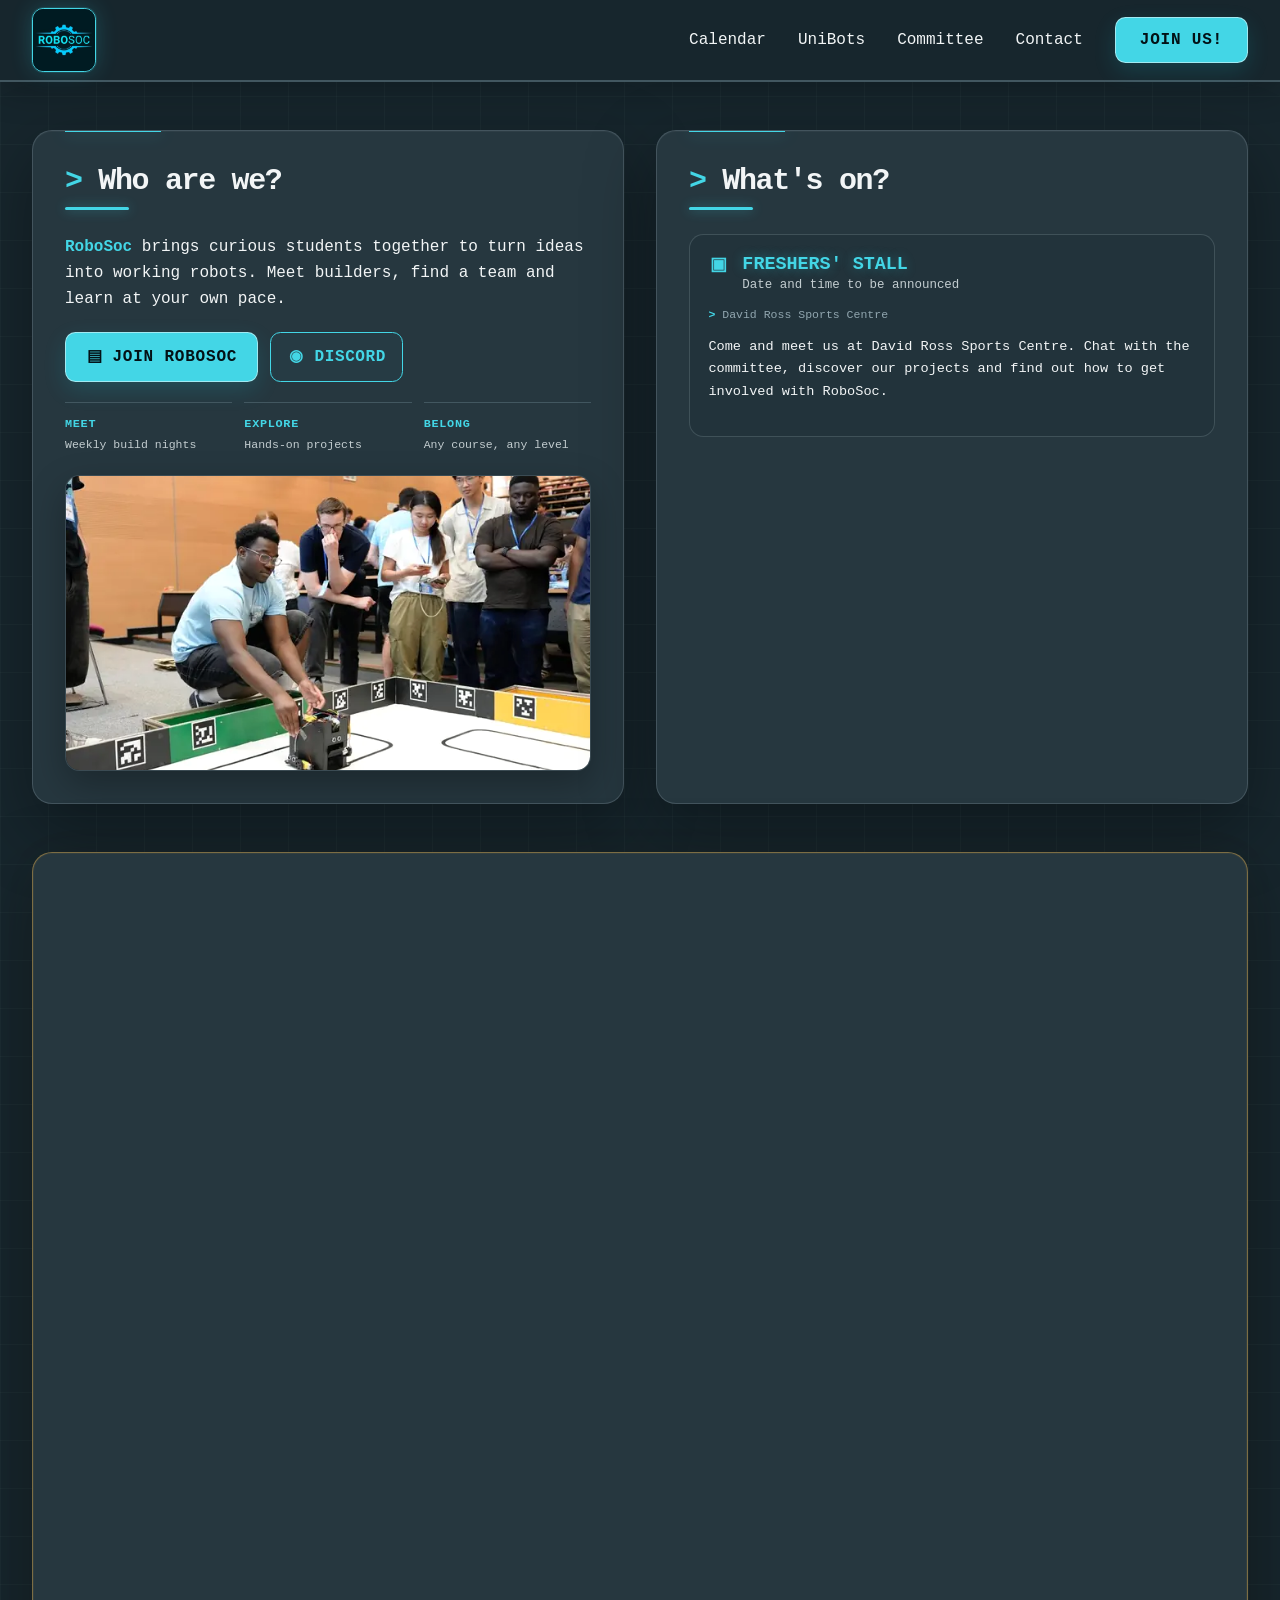
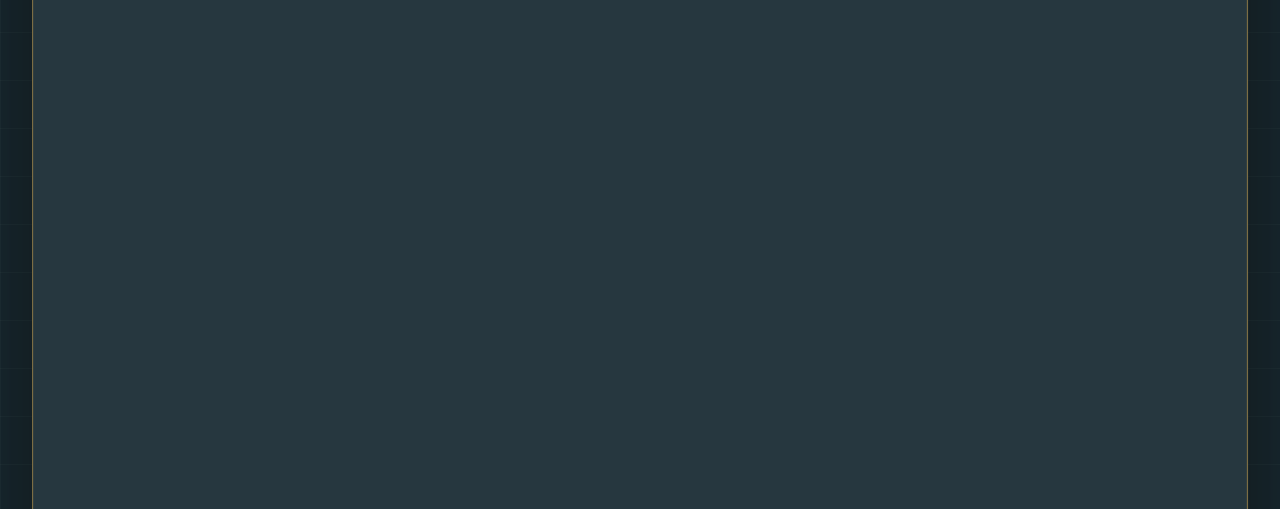
==== index.html @ a21066b8 "Fix competition gallery accessibility semantics" ====
<!DOCTYPE html>
<html lang="en">
<head>
<meta charset="UTF-8">
<meta name="viewport" content="width=device-width, initial-scale=1.0">
<title>ROBO &gt; SOC | University Robotics Society</title>
<meta name="description" content="University of Nottingham Robotics Society: workshops, robotics projects and the UniBots competition, open to every student.">
<link rel="icon" href="assets/robosoc-logo.jpg" type="image/jpeg">
<link rel="preload" href="assets/fonts/jetbrains-mono-latin.woff2" as="font" type="font/woff2" crossorigin>
<link rel="stylesheet" href="assets/tailwind.min.css">
<style>
    @font-face {
        font-family: 'JetBrains Mono';
        src: url('assets/fonts/jetbrains-mono-latin.woff2') format('woff2');
        font-style: normal;
        font-weight: 400 800;
        font-display: swap;
    }

    :root {
        --bg: #17262D;
        --bg-light: #26373F;
        --surface: #2B3D45;
        --surface-deep: #22333B;
        --green: #43D6E6;
        --green-dark: #27B8C8;
        --amber: #F2B84B;
        --text: #F2F5F6;
        --text-dim: #C3CDD0;
        --border: #425760;
        --text-muted: #91A6AF;
        --shadow: 0 24px 70px rgba(0, 0, 0, 0.34);
    }
    
    * {
        box-sizing: border-box;
    }
    
    html, body {
        overflow-x: hidden;
        max-width: 100%;
        width: 100%;
    }

    html {
        scroll-padding-top: 7rem;
    }
    
    body {
        font-family: 'JetBrains Mono', ui-monospace, SFMono-Regular, Consolas, 'Liberation Mono', monospace;
        background-color: var(--bg);
        background-image: url("data:image/svg+xml,%3Csvg xmlns='http://www.w3.org/2000/svg' width='48' height='48' viewBox='0 0 48 48'%3E%3Cpath d='M48 0H0V48' fill='none' stroke='%23AFC0C5' stroke-opacity='.07' stroke-width='1'/%3E%3C/svg%3E");
        background-size: 48px 48px;
        color: var(--text);
        scroll-behavior: smooth;
        min-height: 100vh;
        text-rendering: optimizeLegibility;
    }

    ::selection { background: var(--green); color: #031116; }
    
    img, video, iframe, canvas, svg, table, pre {
        max-width: 100%;
        height: auto;
    }
    
    .terminal-text {
        color: var(--green);
    }

    /* Tiny local icon set: avoids downloading the complete Font Awesome CSS and fonts. */
    .fa-solid,
    .fa-regular,
    .fa-brands {
        display: inline-block;
        width: 1.15em;
        font-style: normal;
        font-weight: 800;
        line-height: 1;
        text-align: center;
    }

    .fa-xmark::before { content: "\00D7"; }
    .fa-bars::before { content: "\2630"; }
    .fa-calendar::before { content: "\25A3"; }
    .fa-trophy::before { content: "\2605"; }
    .fa-arrow-right::before,
    .fa-arrow-right-long::before { content: "\2192"; }
    .fa-id-card::before { content: "\25A4"; }
    .fa-discord::before { content: "\25C9"; }
    .fa-instagram::before { content: "\25CE"; }
    .fa-graduation-cap::before { content: "\25B2"; }
    .fa-message::before { content: "\25C6"; }
    .fa-circle::before { content: "\2022"; }
    
    .btn-join {
        background: var(--green);
        color: #031116;
        border: 1px solid rgba(255, 255, 255, 0.5);
        border-radius: 0.65rem !important;
        box-shadow: 0 8px 22px rgba(21, 196, 215, 0.16);
        transition: transform 0.2s ease, box-shadow 0.2s ease, background 0.2s ease;
        font-weight: 800;
        text-transform: uppercase;
        letter-spacing: 0.05em;
    }
    
    .btn-join:hover {
        background: var(--green-dark);
        transform: translateY(-2px);
        box-shadow: 0 10px 28px rgba(50, 224, 244, 0.34);
    }

    .btn-join:focus-visible,
    a:focus-visible,
    button:focus-visible {
        outline: 2px solid var(--green);
        outline-offset: 4px;
    }
    
    .nav-link {
        color: var(--text);
        position: relative;
        transition: color 0.2s ease;
        font-weight: 500;
    }
    
    .nav-link:hover {
        color: var(--green);
    }

    .nav-link::after {
        content: '';
        position: absolute;
        left: 0;
        right: 100%;
        bottom: -0.45rem;
        height: 2px;
        background: var(--green);
        transition: right 0.2s ease;
    }

    .nav-link:hover::after { right: 0; }
    
    .section-border {
        position: relative;
        isolation: isolate;
        overflow: hidden;
        border: 1px solid rgba(128, 148, 155, 0.32);
        border-radius: 1.25rem !important;
        background: var(--surface) !important;
        box-shadow: var(--shadow), inset 0 1px 0 rgba(255, 255, 255, 0.035);
        transition: border-color 0.25s ease, transform 0.25s ease, box-shadow 0.25s ease;
    }

    .section-border::before {
        content: '';
        position: absolute;
        z-index: 1;
        top: 0;
        left: 2rem;
        width: 6rem;
        height: 1px;
        background: var(--green);
        box-shadow: 0 0 16px rgba(59, 232, 247, 0.7);
    }

    .section-border h2 {
        letter-spacing: -0.045em;
        text-wrap: balance;
    }

    .section-border .h-0\.5 {
        height: 3px;
        border-radius: 999px;
        box-shadow: 0 0 12px rgba(59, 232, 247, 0.45);
    }
    
    .event-row {
        border-bottom: 1px solid var(--border);
        transition: background 0.2s ease;
    }
    
    .event-row:hover {
        background: var(--bg-light);
    }
    
    .event-row:last-child {
        border-bottom: none;
    }
    
    .cursor-blink::after {
        content: '_';
        animation: blink 1s step-end infinite;
        color: var(--green);
    }
    
    @keyframes blink {
        50% { opacity: 0; }
    }
    
    .logo-glitch {
        position: relative;
        font-weight: 800;
    }
    
    .green-glow {
        text-shadow: 0 0 12px rgba(50, 224, 244, 0.6);
    }
    
    .skip-link {
        position: absolute;
        top: -40px;
        left: 0;
        background: var(--green);
        color: #000;
        padding: 8px;
        text-decoration: none;
        z-index: 100;
        font-weight: 700;
    }
    
    .skip-link:focus {
        top: 0;
    }

    .section-border:hover {
        border-color: rgba(126, 159, 166, 0.58);
    }

    /* Balanced neutral palette while preserving the original utility classes. */
    .bg-\[\#08141A\] { background-color: var(--bg) !important; }
    .bg-\[\#11232E\] { background-color: var(--bg-light) !important; }
    .text-\[\#D6EEF4\] { color: var(--text) !important; }
    .text-\[\#7FA3B0\] { color: var(--text-dim) !important; }
    .text-\[\#5A7A86\] { color: var(--text-muted) !important; }
    .text-\[\#19C8E2\] { color: var(--green) !important; }
    .bg-\[\#19C8E2\] { background-color: var(--green) !important; }
    .border-\[\#1B3442\] { border-color: var(--border) !important; }
    .border-\[\#19C8E2\] { border-color: var(--green) !important; }
    .hover\:text-\[\#19C8E2\]:hover { color: var(--green) !important; }
    .hover\:bg-\[\#11232E\]:hover { background-color: var(--bg-light) !important; }

    header {
        background: #14242B !important;
        border-color: rgba(141, 158, 164, 0.2) !important;
        backdrop-filter: blur(18px) saturate(1.2);
        box-shadow: 0 8px 35px rgba(0, 0, 0, 0.24);
    }

    .brand-logo {
        width: 4rem;
        height: 4rem;
        border-color: var(--green) !important;
        border-radius: 0.7rem !important;
        box-shadow: 0 0 0 1px rgba(59, 232, 247, 0.12), 0 0 22px rgba(50, 224, 244, 0.2);
        transition: transform 0.2s ease, box-shadow 0.2s ease;
    }

    .brand-logo:hover {
        transform: translateY(-1px);
        box-shadow: 0 0 0 1px rgba(59, 232, 247, 0.24), 0 0 28px rgba(50, 224, 244, 0.3);
    }

    .media-frame {
        border-radius: 0.9rem !important;
        border-color: rgba(128, 148, 155, 0.34) !important;
        box-shadow: 0 14px 36px rgba(0, 0, 0, 0.28);
    }

    .media-frame img {
        transition: transform 0.6s ease, filter 0.4s ease;
        filter: saturate(0.92) contrast(1.04);
    }

    .media-frame:hover img {
        transform: scale(1.025);
        filter: saturate(1.04) contrast(1.04);
    }

    .competition-gallery {
        display: grid;
        grid-template-columns: minmax(0, 1.55fr) minmax(9rem, 0.9fr);
        gap: 0.75rem;
        height: clamp(18rem, 27vw, 22rem);
    }

    .competition-gallery .media-frame {
        min-width: 0;
        height: 100%;
        overflow: hidden;
    }

    .competition-gallery img {
        width: 100%;
        height: 100%;
        object-fit: cover;
    }

    .competition-gallery__workshop img {
        object-position: center;
    }

    .competition-gallery__robot img {
        object-position: center 48%;
    }

    .about-card {
        display: flex;
        flex-direction: column;
    }

    .about-card .about-media {
        margin-top: 1.35rem;
    }

    .about-actions {
        display: flex;
        flex-wrap: wrap;
        gap: 0.75rem;
        margin: 1.25rem 0;
    }

    .btn-outline {
        display: inline-flex;
        align-items: center;
        gap: 0.55rem;
        min-height: 44px;
        padding: 0.7rem 1rem;
        border: 1px solid var(--green);
        border-radius: 0.65rem;
        background: rgba(67, 214, 230, 0.025);
        color: var(--green);
        font-weight: 800;
        text-transform: uppercase;
        letter-spacing: 0.04em;
        transition: color 0.2s ease, background 0.2s ease, transform 0.2s ease;
    }

    .btn-outline:hover {
        color: #031116;
        background: var(--green);
        transform: translateY(-2px);
    }

    .about-highlights {
        display: grid;
        grid-template-columns: repeat(3, minmax(0, 1fr));
        gap: 0.75rem;
        margin-top: 0;
    }

    .about-highlight {
        min-width: 0;
        padding-top: 0.8rem;
        border-top: 1px solid var(--border);
        color: var(--text-dim);
        font-size: 0.72rem;
        line-height: 1.45;
    }

    .about-highlight strong {
        display: block;
        margin-bottom: 0.25rem;
        color: var(--green);
        font-size: 0.74rem;
        letter-spacing: 0.06em;
    }

    .committee-photo {
        width: 9rem;
        height: 9rem;
        flex: 0 0 auto;
        margin: 0 auto 1rem;
        border: 1px solid rgba(67, 214, 230, 0.68);
        border-radius: 9999px;
        background-repeat: no-repeat;
        background-size: 255% auto;
        box-shadow: 0 0 0 4px rgba(255, 255, 255, 0.035), 0 0 18px rgba(67, 214, 230, 0.1);
    }

    .committee-photo--ywen {
        background-position: 15% 41%;
    }

    .committee-photo--dylan {
        background-position: 83% 41%;
    }

    .committee-photo--numa {
        background-position: 15% 41%;
    }

    .committee-photo--dua {
        background-position: 83% 41%;
    }

    .committee-photo--nana {
        background-position: 15% 41%;
    }

    .committee-photo--khoo {
        background-position: 83% 41%;
    }

    .committee-photo--renato {
        background-position: 15% 41%;
    }

    .committee-photo--yashas {
        background-position: 83% 41%;
    }

    .committee-photo--liew {
        background-position: 15% 41%;
    }

    .committee-photo--finian {
        background-position: 83% 41%;
    }

    .committee-rail {
        display: grid;
        grid-auto-flow: column;
        grid-auto-columns: minmax(175px, calc((100% - 4rem) / 5));
        gap: 1rem;
        overflow-x: auto;
        overscroll-behavior-inline: contain;
        scroll-snap-type: inline mandatory;
        scrollbar-width: thin;
        scrollbar-color: var(--green) var(--bg);
        padding: 0.2rem 0 1.15rem;
    }

    .committee-rail::-webkit-scrollbar {
        height: 0.65rem;
    }

    .committee-rail::-webkit-scrollbar-track {
        background: var(--bg);
        border-radius: 9999px;
    }

    .committee-rail::-webkit-scrollbar-thumb {
        background: var(--green);
        border: 2px solid var(--bg);
        border-radius: 9999px;
    }

    .committee-rail > div {
        scroll-snap-align: start;
        min-height: 13rem;
        padding: 0.5rem;
        text-align: center;
        border: 0 !important;
        border-radius: 0 !important;
        background: transparent !important;
        transition: transform 0.22s ease;
    }

    .committee-rail > div:hover {
        transform: translateY(-3px);
    }

    .committee-rail .text-xs {
        display: none;
    }

    .committee-rail:focus-visible {
        outline: 2px solid var(--green);
        outline-offset: 0.35rem;
    }

    #competition,
    #committee,
    footer {
        content-visibility: auto;
    }

    #competition { contain-intrinsic-size: auto 680px; }
    #committee { contain-intrinsic-size: auto 390px; }
    footer { contain-intrinsic-size: auto 310px; }

    /* UniBots gets the page's restrained warm accent. */
    .unibots-highlight {
        border-color: rgba(242, 184, 75, 0.42) !important;
        box-shadow: 0 0 0 1px rgba(242, 184, 75, 0.06) inset,
                    0 24px 70px rgba(0, 0, 0, 0.34),
                    0 0 48px rgba(242, 184, 75, 0.025);
    }

    .unibots-highlight::before {
        background: var(--amber);
        box-shadow: 0 0 14px rgba(242, 184, 75, 0.48);
    }

    #unibots {
        border-radius: 0.9rem !important;
        background: #292820 !important;
        box-shadow: inset 0 0 30px rgba(242, 184, 75, 0.018);
    }

    .events-feed {
        display: grid;
        gap: 1rem;
    }

    .event-card {
        padding: 1.15rem;
        border: 1px solid rgba(128, 148, 155, 0.3);
        border-radius: 0.9rem;
        background: var(--surface-deep);
        box-shadow: inset 0 0 28px rgba(255, 255, 255, 0.012);
    }

    .event-card--featured {
        border: 2px solid rgba(242, 184, 75, 0.78);
        background: #292820;
    }

    .event-card__header {
        display: flex;
        align-items: flex-start;
        gap: 0.8rem;
        margin-bottom: 0.7rem;
    }

    .event-card__header > i {
        margin-top: 0.2rem;
        color: var(--green);
        font-size: 1.15rem;
    }

    .event-card--featured .event-card__header > i {
        color: var(--amber);
    }

    .event-card__title {
        color: var(--green);
        font-size: 1.15rem;
        font-weight: 800;
        line-height: 1.3;
        text-transform: uppercase;
        text-shadow: 0 0 12px rgba(50, 224, 244, 0.35);
    }

    .event-card--featured .event-card__title {
        color: var(--amber);
        text-shadow: 0 0 12px rgba(242, 184, 75, 0.2);
    }

    .event-card__date {
        color: var(--text-dim);
        font-size: 0.78rem;
        line-height: 1.4;
    }

    .event-card__meta {
        display: flex;
        flex-wrap: wrap;
        gap: 0.45rem 1rem;
        margin-bottom: 0.8rem;
        color: var(--text-muted);
        font-size: 0.72rem;
    }

    .event-card--featured .event-card__meta {
        display: none;
    }

    .event-card__meta span::before {
        content: '> ';
        color: var(--green);
        font-weight: 800;
    }

    .event-card__summary {
        margin-bottom: 0.9rem;
        color: var(--text);
        font-size: 0.85rem;
        line-height: 1.65;
    }

    .event-card__image {
        width: 100%;
        aspect-ratio: 16 / 10;
        margin-bottom: 0.9rem;
        border: 1px solid rgba(72, 129, 142, 0.5);
        border-radius: 0.65rem;
        object-fit: cover;
    }

    .event-card__tags {
        display: flex;
        flex-wrap: wrap;
        gap: 0.4rem;
        margin-bottom: 0.9rem;
    }

    .event-card__tag {
        padding: 0.25rem 0.5rem;
        border: 1px solid rgba(59, 232, 247, 0.22);
        border-radius: 0.35rem;
        color: var(--text-dim);
        background: rgba(59, 232, 247, 0.045);
        font-size: 0.65rem;
    }

    .event-card__link {
        display: inline-flex;
        align-items: center;
        gap: 0.55rem;
        color: var(--green);
        font-size: 0.78rem;
        font-weight: 800;
        text-transform: uppercase;
        letter-spacing: 0.035em;
    }

    .event-card__link:hover {
        text-decoration: underline;
    }
    .event-card__link i { font-size: 0.7rem; }

    .scroll-hint {
        display: inline-flex;
        align-items: center;
        gap: 0.5rem;
        color: var(--text-muted);
        font-size: 0.7rem;
        font-weight: 700;
        letter-spacing: 0.1em;
        white-space: nowrap;
    }

    .scroll-hint i { color: var(--green); }

    footer {
        background: #14242B;
        border-color: rgba(141, 158, 164, 0.2) !important;
    }

    footer a { transition: color 0.2s ease; }

    footer .social-link {
        display: inline-flex;
        align-items: center;
        gap: 0.55rem;
    }

    /* Mobile layout: preserve the desktop system, only change flow and scale. */
    @media (max-width: 768px) {
        header nav > div:first-child {
            height: 4.5rem;
        }

        .brand-logo {
            width: 3.6rem !important;
            height: 3.6rem !important;
            flex: 0 0 auto;
            box-shadow:
                0 0 0 1px rgba(59, 232, 247, 0.3),
                0 0 26px rgba(50, 224, 244, 0.36);
        }

        .header-logo-link {
            transition: opacity 0.2s ease;
        }

        header.mobile-menu-open .header-logo-link {
            visibility: hidden;
            opacity: 0;
            pointer-events: none;
        }

        #mobile-menu {
            width: calc(100% + 2rem);
            max-height: calc(100vh - 4.5rem);
            margin: 0 -1rem;
            padding: 1.15rem 1rem 1.5rem;
            overflow-y: auto;
            border-color: rgba(141, 158, 164, 0.24) !important;
            background: #21333B;
            box-shadow: 0 20px 45px rgba(0, 8, 12, 0.42);
        }

        .mobile-menu-brand {
            position: relative;
            display: grid;
            place-items: center;
            min-height: 8.75rem;
            margin-bottom: 1rem;
            overflow: hidden;
            border: 1px solid rgba(141, 158, 164, 0.24);
            border-radius: 0.85rem;
            background: #2C4049;
        }

        .mobile-menu-brand::after {
            content: "";
            position: absolute;
            pointer-events: none;
        }

        .mobile-menu-brand::after {
            width: 70%;
            height: 1px;
            bottom: 0.8rem;
            background: var(--green);
            opacity: 0.58;
            box-shadow: 0 0 12px rgba(50, 224, 244, 0.72);
        }

        .mobile-menu-logo {
            position: relative;
            z-index: 1;
            width: 7.15rem;
            height: 7.15rem;
            border: 1px solid var(--green);
            border-radius: 1rem;
            object-fit: cover;
            box-shadow:
                0 0 0 5px rgba(59, 232, 247, 0.06),
                0 0 38px rgba(50, 224, 244, 0.48);
        }

        #mobile-menu .nav-link::after { display: none; }

        #mobile-menu .nav-link::before {
            content: ">";
            margin-right: 0.75rem;
            color: var(--green);
            font-weight: 900;
        }

        #mobile-menu-btn {
            min-width: 44px;
            min-height: 44px;
            flex: 0 0 auto;
            border: 1px solid transparent;
            transition: border-color 0.2s ease, background 0.2s ease, box-shadow 0.2s ease;
        }

        header.mobile-menu-open #mobile-menu-btn {
            border-color: rgba(59, 232, 247, 0.46);
            background: rgba(59, 232, 247, 0.08);
            box-shadow: 0 0 18px rgba(50, 224, 244, 0.18);
        }

        #mobile-menu .nav-link,
        #mobile-menu .btn-join {
            min-height: 48px;
            display: flex;
            align-items: center;
        }

        #mobile-menu .nav-link {
            padding: 0.7rem 0.55rem;
            border-bottom: 1px solid rgba(141, 158, 164, 0.17);
            color: var(--text);
            font-size: 1rem;
            font-weight: 800;
            letter-spacing: 0.035em;
        }

        #mobile-menu .btn-join {
            width: 100%;
            justify-content: center;
            margin-bottom: 0.35rem;
            font-size: 1rem !important;
            box-shadow: 0 0 24px rgba(50, 224, 244, 0.24);
        }

        main {
            padding-top: 1.25rem !important;
            padding-bottom: 2rem !important;
        }

        main > .grid:first-child {
            gap: 1.25rem !important;
            margin-bottom: 1.25rem !important;
        }

        .about-actions {
            display: flex;
            gap: 0.65rem;
        }

        .about-actions a {
            width: auto;
        }

        .about-highlights {
            grid-template-columns: minmax(0, 1fr);
            gap: 0.55rem;
        }

        .about-highlight {
            display: grid;
            grid-template-columns: 5.5rem minmax(0, 1fr);
            gap: 0.7rem;
            align-items: start;
        }

        .section-border {
            width: 100%;
            min-width: 0;
            border-radius: 1rem !important;
        }

        .section-border.p-6,
        .section-border.sm\:p-8 {
            padding: 1.25rem !important;
        }

        h2 {
            font-size: 1.5rem !important;
            line-height: 1.25;
        }

        h3 {
            font-size: 1.1rem !important;
        }

        p {
            line-height: 1.65;
        }

        #unibots .flex.items-start {
            align-items: flex-start;
        }

        #unibots p,
        #unibots a {
            font-size: .875rem !important;
        }

        .event-row {
            padding: .9rem .25rem !important;
        }

        .event-row .flex {
            flex-wrap: nowrap !important;
            align-items: center !important;
        }

        .event-row .whitespace-nowrap {
            white-space: nowrap !important;
            margin-top: 0;
        }

        #competition .grid {
            grid-template-columns: minmax(0, 1fr) !important;
            gap: 1.5rem !important;
        }

        #competition .competition-gallery {
            order: initial;
            height: 15rem;
        }

        #competition .space-y-3 > div {
            line-height: 1.55;
        }

        #committee {
            margin-bottom: 1.25rem !important;
        }

        #committee .committee-rail {
            grid-template-columns: none !important;
            grid-auto-columns: minmax(175px, 60vw);
            gap: .75rem !important;
        }

        #committee .committee-rail > div {
            min-width: 0;
            padding: .5rem !important;
            min-height: 12rem;
        }

        #committee .committee-photo {
            width: 7.5rem !important;
            height: 7.5rem !important;
        }

        .btn-join,
        .btn-outline {
            min-height: 48px;
            padding: .8rem 1.1rem !important;
            font-size: .875rem !important;
            text-align: center;
        }

        footer .grid {
            grid-template-columns: minmax(0, 1fr) !important;
            gap: 1.5rem !important;
        }

        footer .grid > div {
            min-width: 0;
        }

        .scroll-hint span { display: none; }
    }

    @media (max-width: 640px) {
        #competition .competition-gallery {
            grid-template-columns: minmax(0, 1.55fr) minmax(6.5rem, 0.9fr);
            height: 12rem;
            gap: 0.65rem;
        }

        .competition-gallery__workshop {
            aspect-ratio: auto;
        }

        .competition-gallery__robot {
            width: 100%;
            aspect-ratio: auto;
            justify-self: stretch;
        }

        .competition-gallery__robot img {
            object-position: center 42%;
        }
    }

    @media (max-width: 480px) {
        .logo-text {
            font-size: 1.45rem !important;
        }

        header .gap-4 {
            gap: .65rem !important;
        }

        main,
        header nav,
        footer > div {
            padding-left: .75rem !important;
            padding-right: .75rem !important;
        }

        .section-border.p-6,
        .section-border.sm\:p-8 {
            padding: 1rem !important;
        }

        #committee .committee-rail {
            grid-template-columns: none !important;
            grid-auto-columns: minmax(165px, 70%);
        }

        .event-row .font-bold {
            font-size: .875rem;
        }

        .event-row .text-xs {
            font-size: .7rem;
        }

        .event-row .terminal-text {
            font-size: .75rem;
        }

        .section-border::before {
            left: 1rem;
            width: 4rem;
        }
    }

    @media (prefers-reduced-motion: reduce) {
        *, *::before, *::after {
            scroll-behavior: auto !important;
            animation-duration: 0.01ms !important;
            animation-iteration-count: 1 !important;
            transition-duration: 0.01ms !important;
        }
    }
</style>
</head>
<body>
<a href="#main" class="skip-link">Skip to main content</a>

<!-- Header -->
<header class="mobile-menu-open border-b-2 border-[#1B3442] sticky top-0 z-50 bg-[#08141A]">
    <nav class="max-w-7xl mx-auto px-4 sm:px-6 lg:px-8" aria-label="Main navigation">
        <div class="flex justify-between items-center h-20">
            <div class="flex items-center gap-4">
                <a href="#main" aria-label="RoboSoc home" class="header-logo-link">
                    <img id="brand-logo" data-brand-logo src="assets/robosoc-logo.jpg" alt="UoN Robotics Society logo" class="brand-logo rounded border object-cover">
                </a>
            </div>
            
            <div class="hidden md:flex items-center gap-8">
                <a href="#calendar" class="nav-link" data-nav="calendar">Calendar</a>
                <a href="#competition" class="nav-link" data-nav="unibots">UniBots</a>
                <a href="#committee" class="nav-link" data-nav="committee">Committee</a>
                <a href="#contact" class="nav-link" data-nav="contact">Contact</a>
                <a href="https://su.nottingham.ac.uk/shop/product/24959-RB-1YEARmembership" target="_blank" rel="noopener" class="btn-join px-6 py-2.5 rounded inline-flex items-center gap-2" data-link="membership" data-nav="join">
                    JOIN US!
                </a>
            </div>
            
            <button id="mobile-menu-btn" class="md:hidden p-2 hover:bg-[#11232E] rounded" aria-label="Toggle menu" aria-expanded="true">
                <i class="fa-solid fa-xmark text-2xl text-[#19C8E2]"></i>
            </button>
        </div>
        
        <!-- Mobile Menu -->
        <div id="mobile-menu" class="md:hidden border-t border-[#1B3442]" aria-hidden="false">
            <div class="mobile-menu-brand">
                <img data-brand-logo src="assets/robosoc-logo.jpg" alt="UoN Robotics Society logo" class="mobile-menu-logo">
            </div>
            <div class="flex flex-col gap-1">
                <a href="https://su.nottingham.ac.uk/shop/product/24959-RB-1YEARmembership" target="_blank" rel="noopener" class="btn-join px-6 py-3 rounded text-center" data-link="membership" data-nav="join">JOIN US!</a>
                <a href="#calendar" class="nav-link" data-nav="calendar">Calendar</a>
                <a href="#competition" class="nav-link" data-nav="unibots">UniBots</a>
                <a href="#committee" class="nav-link" data-nav="committee">Committee</a>
                <a href="#contact" class="nav-link" data-nav="contact">Contact</a>
            </div>
        </div>
    </nav>
</header>

<main id="main" class="max-w-7xl mx-auto px-4 sm:px-6 lg:px-8 py-8 lg:py-12">
    <!-- Two Column Layout: Who are we + What's on -->
    <div class="grid lg:grid-cols-2 gap-8 mb-12">
        <!-- Who are we? -->
        <section class="about-card section-border rounded p-6 sm:p-8 bg-[#11232E]">
            <div class="mb-6">
                <h2 class="text-2xl sm:text-3xl font-bold mb-1">
                    <span class="terminal-text">></span> <span id="about-heading">Who are we?</span>
                </h2>
                <div class="h-0.5 w-16 bg-[#19C8E2] mt-2"></div>
            </div>

            <div id="about-copy" class="space-y-4 text-[#D6EEF4] leading-relaxed">
                <p>
                    <span class="terminal-text font-bold cursor-blink">RoboSoc</span> brings curious students together to turn ideas into working robots. Meet builders, find a team and learn at your own pace.
                </p>
            </div>

            <div class="about-actions">
                <a href="https://su.nottingham.ac.uk/shop/product/24959-RB-1YEARmembership" target="_blank" rel="noopener" class="btn-join px-5 py-3 inline-flex items-center gap-2" data-link="membership">
                    <i class="fa-solid fa-id-card" aria-hidden="true"></i> Join RoboSoc
                </a>
                <a href="https://discord.gg/psgGx7FQn" target="_blank" rel="noopener" class="btn-outline" data-link="discord">
                    <i class="fa-brands fa-discord" aria-hidden="true"></i> Discord
                </a>
            </div>

            <div id="about-bullets" class="about-highlights">
                <div class="about-highlight"><strong>MEET</strong><span>Weekly build nights</span></div>
                <div class="about-highlight"><strong>EXPLORE</strong><span>Hands-on projects</span></div>
                <div class="about-highlight"><strong>BELONG</strong><span>Any course, any level</span></div>
            </div>

            <div class="about-media media-frame aspect-video bg-[#08141A] rounded border border-[#1B3442] flex items-center justify-center overflow-hidden">
                <img id="about-image" src="assets/unibots-action-640.webp" srcset="assets/unibots-action-640.webp 640w, assets/unibots-action-1200.webp 1200w" sizes="(min-width: 1024px) 560px, calc(100vw - 4rem)" width="1200" height="800" fetchpriority="high" decoding="async" alt="RoboSoc members testing a robot together at UniBots" class="w-full h-full object-cover">
            </div>
        </section>
        
        <!-- What's on? -->
        <section id="calendar" class="section-border rounded p-6 sm:p-8 bg-[#11232E]">
            <div class="mb-6">
                <h2 class="text-2xl sm:text-3xl font-bold mb-1">
                    <span class="terminal-text">></span> <span id="calendar-heading">What's on?</span>
                </h2>
                <div class="h-0.5 w-16 bg-[#19C8E2] mt-2"></div>
            </div>
            
            <!-- Events are loaded from data/events.json. This card remains as an offline fallback. -->
            <div id="events-feed" class="events-feed" aria-live="polite">
                <article id="freshers-stall" class="event-card">
                    <div class="event-card__header">
                        <i class="fa-regular fa-calendar" aria-hidden="true"></i>
                        <div>
                            <h3 class="event-card__title">Freshers' Stall</h3>
                            <p class="event-card__date">Date and time to be announced</p>
                        </div>
                    </div>
                    <div class="event-card__meta"><span>David Ross Sports Centre</span></div>
                    <p class="event-card__summary">Come and meet us at David Ross Sports Centre. Chat with the committee, discover our projects and find out how to get involved with RoboSoc.</p>
                </article>
            </div>
            
        </section>
    </div>
    
    <!-- Competition: main draw -->
    <section id="competition" class="section-border unibots-highlight rounded p-6 sm:p-8 bg-[#11232E] mb-12">
        <div class="grid lg:grid-cols-2 gap-8 items-center">
            <div>
                <div class="mb-6">
                    <h2 class="text-2xl sm:text-3xl font-bold mb-1"><span class="terminal-text">></span> <span id="competition-heading">Build. Learn. Compete.</span></h2>
                    <div class="h-0.5 w-16 bg-[#19C8E2] mt-2"></div>
                </div>
                <p id="competition-body" class="text-[#D6EEF4] leading-relaxed mb-6">Everything needed to compete is included: guided teaching, tools, parts and a team. No application or prior experience required.</p>
                <div id="competition-points" class="space-y-3 text-sm mb-6">
                    <div><span class="terminal-text font-bold">> SKILLS_TAUGHT</span> &mdash; Arduino, CAD, coding, electronics and machining.</div>
                    <div><span class="terminal-text font-bold">> KIT_INCLUDED</span> &mdash; Tools, parts and resources for your build.</div>
                    <div><span class="terminal-text font-bold">> TEAM_SUPPORT</span> &mdash; Mentors and regular build sessions.</div>
                </div>
            </div>
            <div class="competition-gallery" role="group" aria-label="RoboSoc workshop and UniBots robot">
                <div class="competition-gallery__workshop media-frame bg-[#08141A] rounded border border-[#1B3442] overflow-hidden">
                    <img id="competition-image" src="assets/workshop-event-640.webp" srcset="assets/workshop-event-640.webp 640w, assets/workshop-event-1200.webp 1200w" sizes="(min-width: 1024px) 360px, calc(100vw - 4rem)" width="1200" height="675" loading="lazy" decoding="async" alt="RoboSoc workshop with students learning robotics together">
                </div>
                <div class="competition-gallery__robot media-frame bg-[#08141A] rounded border border-[#1B3442] overflow-hidden">
                    <img src="assets/unibots-robot-480.webp" width="480" height="640" loading="lazy" decoding="async" alt="A student-built UniBots robot on the competition arena">
                </div>
            </div>
        </div>
    </section>

    <!-- Committee -->
    <section id="committee" class="section-border rounded p-6 sm:p-8 bg-[#11232E] mb-12">
        <div class="mb-6 flex items-end justify-between gap-4">
            <div>
                <h2 class="text-2xl sm:text-3xl font-bold mb-1">
                    <span class="terminal-text">></span> <span id="committee-heading">Committee</span>
                </h2>
                <div class="h-0.5 w-16 bg-[#19C8E2] mt-2"></div>
            </div>
            <div class="scroll-hint" aria-hidden="true"><span id="committee-scroll-hint">SCROLL TO EXPLORE</span><i class="fa-solid fa-arrow-right-long"></i></div>
        </div>
        
        <div id="committee-rail" class="committee-rail" tabindex="0" role="region" aria-label="Committee members. Scroll horizontally to see more.">
            <div class="committee-member">
                <div class="committee-photo committee-photo--ywen mb-4" data-photo="assets/oh-yi-wen.webp" role="img" aria-label="Oh Yi Wen, RoboSoc Co-Founder and President"></div>
                <div class="terminal-text font-bold mb-1">Oh Yi Wen</div>
                <div class="text-sm text-[#7FA3B0]">Co-Founder &amp; President</div>
                <div class="text-xs text-[#5A7A86] mt-2">Year 2 Electrical &amp; Electronic Engineering</div>
            </div>
            <div class="committee-member">
                <div class="committee-photo committee-photo--dylan mb-4" data-photo="assets/dylan-lim.webp" role="img" aria-label="Dylan Lim, RoboSoc Co-Founder and Vice President"></div>
                <div class="terminal-text font-bold mb-1">Dylan Lim</div>
                <div class="text-sm text-[#7FA3B0]">Co-Founder &amp; Vice President</div>
                <div class="text-xs text-[#5A7A86] mt-2">Year 1 Computer Science</div>
            </div>
            <div class="committee-member">
                <div class="committee-photo committee-photo--numa mb-4" data-photo="assets/numa-fecher.webp" role="img" aria-label="Numa Fecher, RoboSoc General Secretary"></div>
                <div class="terminal-text font-bold mb-1">Numa Fecher</div>
                <div class="text-sm text-[#7FA3B0]">General Secretary</div>
                <div class="text-xs text-[#5A7A86] mt-2">Year 1 Computer Science</div>
            </div>
            <div class="committee-member">
                <div class="committee-photo committee-photo--dua mb-4" data-photo="assets/dua-eltaie.webp" role="img" aria-label="Dua Eltaie, RoboSoc Treasurer"></div>
                <div class="terminal-text font-bold mb-1">Dua Eltaie</div>
                <div class="text-sm text-[#7FA3B0]">Treasurer</div>
                <div class="text-xs text-[#5A7A86] mt-2">Year 4 Economics</div>
            </div>
            <div class="committee-member">
                <div class="committee-photo committee-photo--nana mb-4" data-photo="assets/nana-yaw-asare-frimpong.webp" role="img" aria-label="Nana Yaw Asare Frimpong, RoboSoc Technical Officer"></div>
                <div class="terminal-text font-bold mb-1">Nana Yaw Asare Frimpong</div>
                <div class="text-sm text-[#7FA3B0]">Technical Officer</div>
                <div class="text-xs text-[#5A7A86] mt-2">Year 3 Electrical &amp; Electronic Engineering</div>
            </div>
            <div class="committee-member">
                <div class="committee-photo committee-photo--khoo mb-4" data-photo="assets/khoo-ning-en.webp" role="img" aria-label="Khoo Ning En, RoboSoc Technical Officer"></div>
                <div class="terminal-text font-bold mb-1">Khoo Ning En</div>
                <div class="text-sm text-[#7FA3B0]">Technical Officer</div>
                <div class="text-xs text-[#5A7A86] mt-2">Year 2 Electrical &amp; Electronic Engineering</div>
            </div>
            <div class="p-5 border border-[#1B3442] rounded bg-[#08141A]">
                <div class="committee-photo committee-photo--renato mb-4" data-photo="assets/renato-barra.webp" role="img" aria-label="Renato Ignacio Barra Faúndez, RoboSoc Technical Officer"></div>
                <div class="terminal-text font-bold mb-1">Renato Ignacio Barra Faúndez</div>
                <div class="text-sm text-[#7FA3B0]">Technical Officer</div>
                <div class="text-xs text-[#5A7A86] mt-2">Year 1 Civil Engineering</div>
            </div>
            <div class="p-5 border border-[#1B3442] rounded bg-[#08141A]">
                <div class="committee-photo committee-photo--yashas mb-4" data-photo="assets/yashas-paluri.webp" role="img" aria-label="Yashas Paluri, RoboSoc Marketing Officer"></div>
                <div class="terminal-text font-bold mb-1">Yashas Paluri</div>
                <div class="text-sm text-[#7FA3B0]">Marketing Officer</div>
                <div class="text-xs text-[#5A7A86] mt-2">Year 1 Computer Science</div>
            </div>
            <div class="p-5 border border-[#1B3442] rounded bg-[#08141A]">
                <div class="committee-photo committee-photo--liew mb-4" data-photo="assets/liew-hui-ling.webp" role="img" aria-label="Liew Hui Ling, RoboSoc Marketing Officer"></div>
                <div class="terminal-text font-bold mb-1">Liew Hui Ling</div>
                <div class="text-sm text-[#7FA3B0]">Marketing Officer</div>
                <div class="text-xs text-[#5A7A86] mt-2">Year 2 Electrical &amp; Electronic Engineering</div>
            </div>
            <div class="p-5 border border-[#1B3442] rounded bg-[#08141A]">
                <div class="committee-photo committee-photo--finian mb-4" data-photo="assets/finian-eagling.webp" role="img" aria-label="Finian Eagling, RoboSoc Wellbeing Officer"></div>
                <div class="terminal-text font-bold mb-1">Finian Eagling</div>
                <div class="text-sm text-[#7FA3B0]">Wellbeing Officer</div>
                <div class="text-xs text-[#5A7A86] mt-2">Year 1 Computer Science</div>
            </div>
        </div>
    </section>
    
</main>

<!-- Footer -->
<footer id="contact" class="border-t-2 border-[#1B3442] mt-12">
    <div class="max-w-7xl mx-auto px-4 sm:px-6 lg:px-8 py-8">
        <div class="grid sm:grid-cols-3 gap-8 mb-8 text-sm">
            <div>
                <div id="footer-contact-title" class="terminal-text font-bold mb-3">CONTACT</div>
                <div id="footer-contact" class="space-y-2 text-[#7FA3B0]">
                    <div><i class="fa-solid fa-graduation-cap terminal-text" aria-hidden="true"></i> University of Nottingham</div>
                    <div><i class="fa-solid fa-message terminal-text" aria-hidden="true"></i> Message us on Discord or Instagram</div>
                </div>
            </div>
            <div>
                <div id="footer-links-title" class="terminal-text font-bold mb-3">LINKS</div>
                <div id="footer-links" class="space-y-2 text-[#7FA3B0]">
                    <div><a href="https://discord.gg/psgGx7FQn" target="_blank" rel="noopener" class="social-link hover:text-[#19C8E2]"><i class="fa-brands fa-discord terminal-text" aria-hidden="true"></i>Discord Server</a></div>
                    <div><a href="https://www.instagram.com/uon_robotics_society/" target="_blank" rel="noopener" class="social-link hover:text-[#19C8E2]"><i class="fa-brands fa-instagram terminal-text" aria-hidden="true"></i>Instagram</a></div>
                    <div><a href="https://su.nottingham.ac.uk/shop/product/24959-RB-1YEARmembership" target="_blank" rel="noopener" class="social-link hover:text-[#19C8E2]"><i class="fa-solid fa-id-card terminal-text" aria-hidden="true"></i>Buy Membership</a></div>
                </div>
            </div>
            <div>
                <div id="footer-explore-title" class="terminal-text font-bold mb-3">EXPLORE</div>
                <div id="footer-explore" class="space-y-2 text-[#7FA3B0]">
                    <div><a href="#main" class="hover:text-[#19C8E2]">About RoboSoc</a></div>
                    <div><a href="#competition" class="hover:text-[#19C8E2]">UniBots Competition</a></div>
                    <div><a href="#committee" class="hover:text-[#19C8E2]">Meet the Committee</a></div>
                </div>
            </div>
        </div>
        
        <div class="border-t border-[#1B3442] pt-6 flex flex-col sm:flex-row justify-between items-center gap-4 text-xs text-[#5A7A86]">
            <p id="footer-copyright">&copy; 2026 ROBO&gt;SOC &bull; University Robotics Society</p>
            <p id="footer-tagline">Built for students. Open to everyone.</p>
        </div>
    </div>
</footer>

<script>
    // Mobile menu toggle
    const mobileMenuBtn = document.getElementById('mobile-menu-btn');
    const mobileMenu = document.getElementById('mobile-menu');
    
    mobileMenuBtn.addEventListener('click', () => {
        const isOpen = !mobileMenu.classList.contains('hidden');
        mobileMenu.classList.toggle('hidden');
        document.querySelector('header').classList.toggle('mobile-menu-open', !isOpen);
        mobileMenuBtn.setAttribute('aria-expanded', !isOpen);
        mobileMenu.setAttribute('aria-hidden', isOpen);
        mobileMenuBtn.innerHTML = isOpen 
            ? '<i class="fa-solid fa-bars text-2xl text-[#19C8E2]"></i>' 
            : '<i class="fa-solid fa-xmark text-2xl text-[#19C8E2]"></i>';
    });
    
    // Close mobile menu on link click
    mobileMenu.querySelectorAll('a').forEach(link => {
        link.addEventListener('click', () => {
            mobileMenu.classList.add('hidden');
            document.querySelector('header').classList.remove('mobile-menu-open');
            mobileMenuBtn.setAttribute('aria-expanded', 'false');
            mobileMenu.setAttribute('aria-hidden', 'true');
            mobileMenuBtn.innerHTML = '<i class="fa-solid fa-bars text-2xl text-[#19C8E2]"></i>';
        });
    });
    
    // Smooth scroll for anchor links
    document.querySelectorAll('a[href^="#"]').forEach(anchor => {
        anchor.addEventListener('click', function (e) {
            const href = this.getAttribute('href');
            if (href === '#') return;
            e.preventDefault();
            const target = document.querySelector(href);
            if (target) {
                const offset = 100;
                const targetPosition = target.offsetTop - offset;
                window.scrollTo({
                    top: targetPosition,
                    behavior: 'smooth'
                });
            }
        });
    });
</script>
<script>
    // Load committee portraits only when the rail approaches the viewport.
    const loadCommitteePhoto = (photo) => {
        photo.style.backgroundImage = `url("${photo.dataset.photo}")`;
        photo.removeAttribute('data-photo');
    };

    if ('IntersectionObserver' in window) {
        const committeeObserver = new IntersectionObserver((entries, observer) => {
            entries.forEach((entry) => {
                if (!entry.isIntersecting) return;
                loadCommitteePhoto(entry.target);
                observer.unobserve(entry.target);
            });
        }, { rootMargin: '180px 240px' });
        window.observeCommitteePhotos = (photos) => photos.forEach((photo) => committeeObserver.observe(photo));
    } else {
        window.observeCommitteePhotos = (photos) => photos.forEach(loadCommitteePhoto);
    }
    window.observeCommitteePhotos(document.querySelectorAll('.committee-photo[data-photo]'));
</script>
<script src="scripts/content.js" defer></script>
<script src="scripts/events.js" defer></script>
<script>(function(){document.addEventListener("click",function(e){var a=e.target.closest("[data-product-id]");if(!a)return;e.preventDefault();var pid=a.getAttribute("data-product-id");if(pid)parent.postMessage({type:"ecto-artifact-link-click",productId:pid},"*")})})();</script>
</body>
</html>
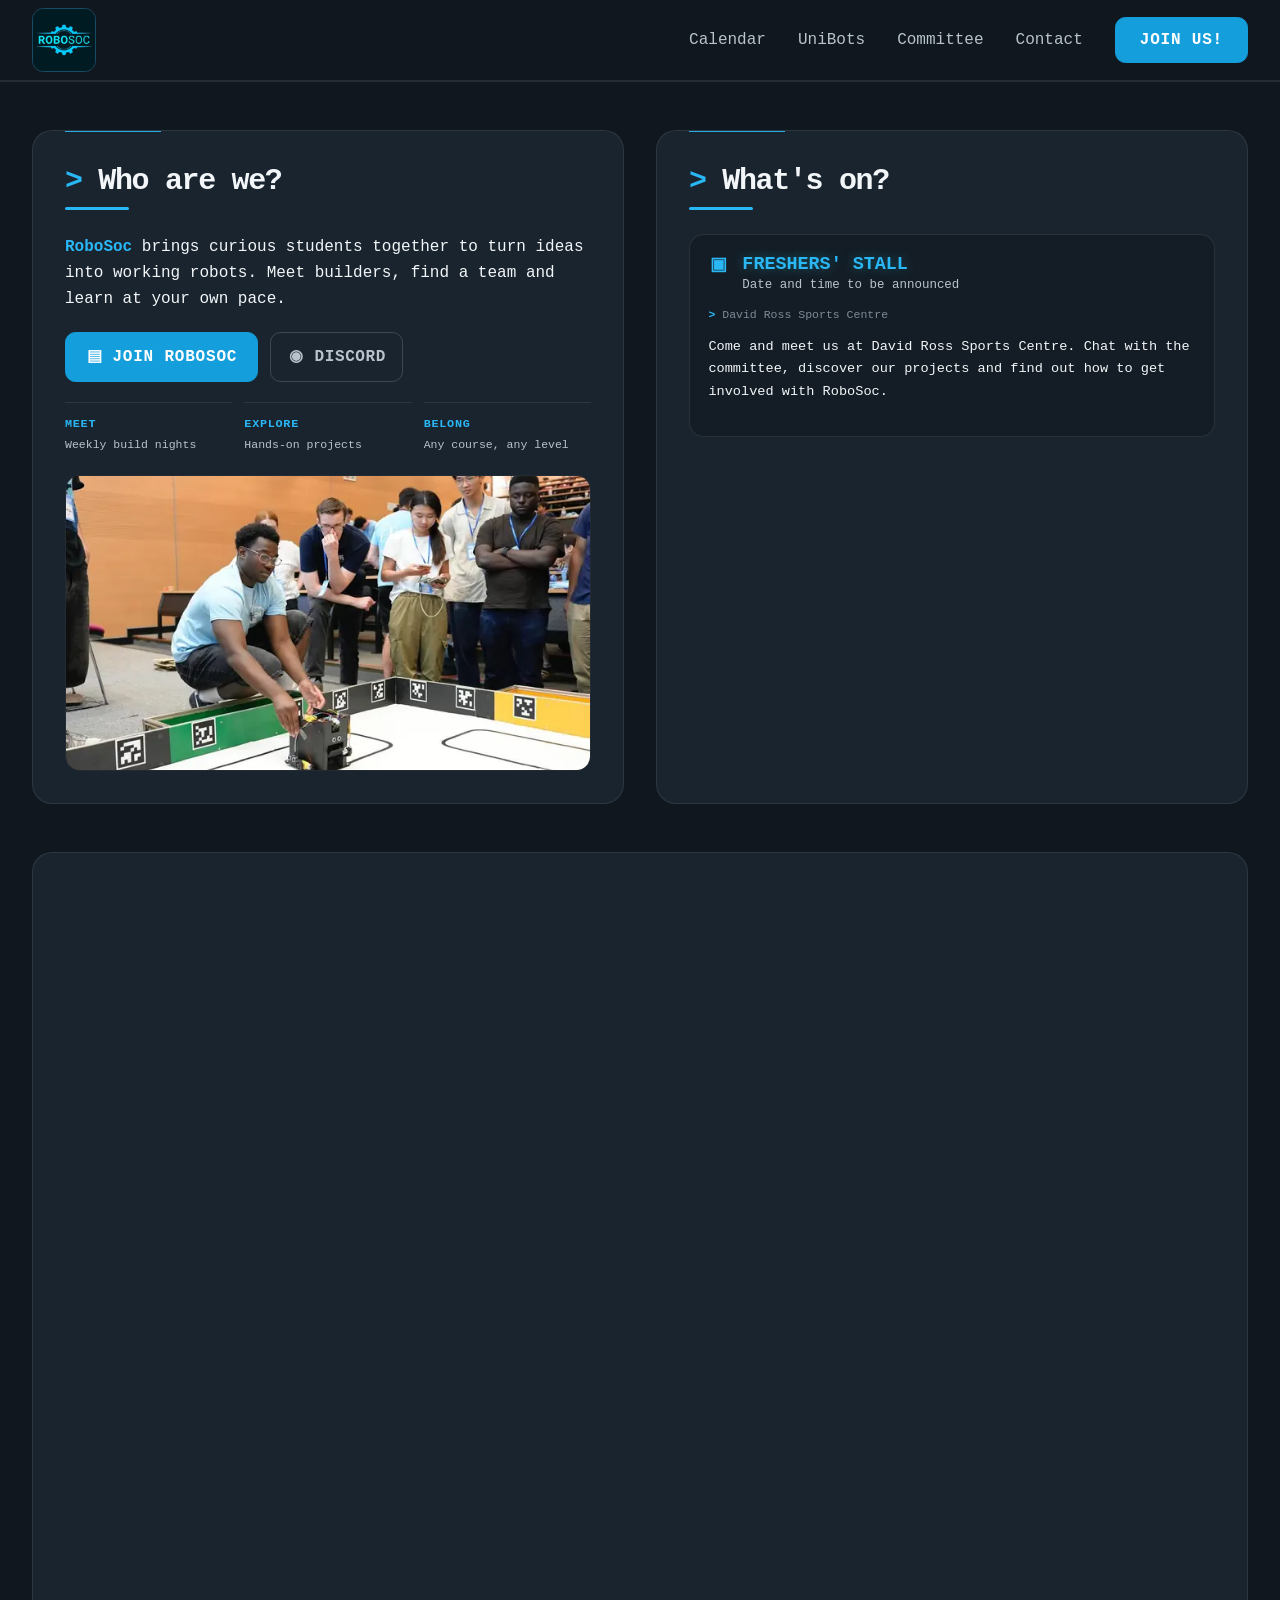
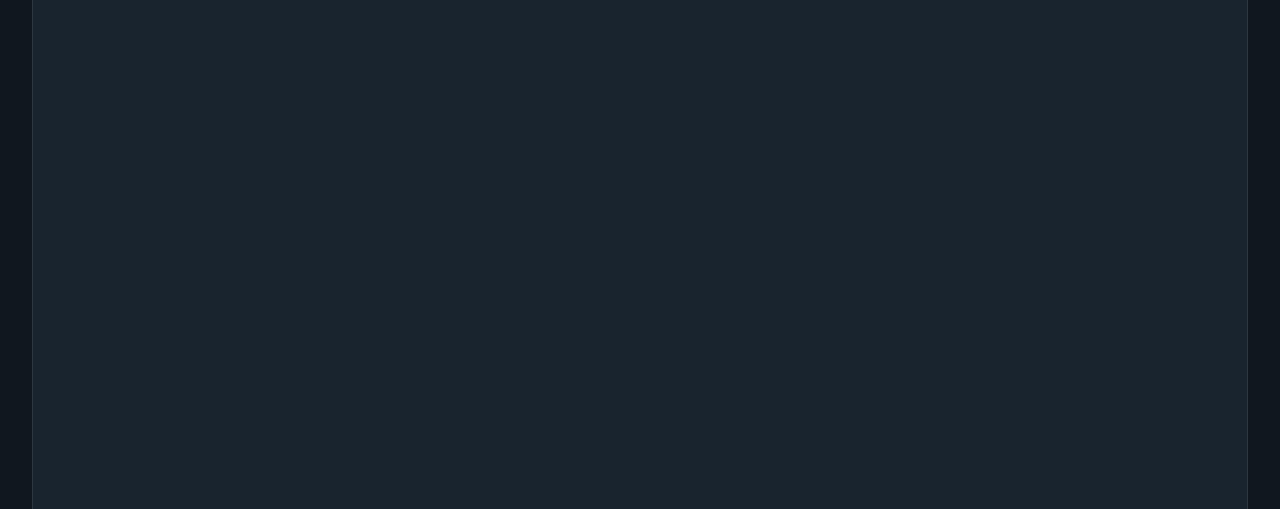
==== commit ce427391: "Simplify RoboSoc site and enforce performance" ====
--- a/index.html
+++ b/index.html
@@ -6,17 +6,8 @@
 <title>ROBO &gt; SOC | University Robotics Society</title>
 <meta name="description" content="University of Nottingham Robotics Society: workshops, robotics projects and the UniBots competition, open to every student.">
 <link rel="icon" href="assets/robosoc-logo.jpg" type="image/jpeg">
-<link rel="preload" href="assets/fonts/jetbrains-mono-latin.woff2" as="font" type="font/woff2" crossorigin>
-<link rel="stylesheet" href="assets/tailwind.min.css">
+<style data-tailwind-utilities>*,:after,:before{--tw-border-spacing-x:0;--tw-border-spacing-y:0;--tw-translate-x:0;--tw-translate-y:0;--tw-rotate:0;--tw-skew-x:0;--tw-skew-y:0;--tw-scale-x:1;--tw-scale-y:1;--tw-pan-x: ;--tw-pan-y: ;--tw-pinch-zoom: ;--tw-scroll-snap-strictness:proximity;--tw-gradient-from-position: ;--tw-gradient-via-position: ;--tw-gradient-to-position: ;--tw-ordinal: ;--tw-slashed-zero: ;--tw-numeric-figure: ;--tw-numeric-spacing: ;--tw-numeric-fraction: ;--tw-ring-inset: ;--tw-ring-offset-width:0px;--tw-ring-offset-color:#fff;--tw-ring-color:rgba(59,130,246,.5);--tw-ring-offset-shadow:0 0 #0000;--tw-ring-shadow:0 0 #0000;--tw-shadow:0 0 #0000;--tw-shadow-colored:0 0 #0000;--tw-blur: ;--tw-brightness: ;--tw-contrast: ;--tw-grayscale: ;--tw-hue-rotate: ;--tw-invert: ;--tw-saturate: ;--tw-sepia: ;--tw-drop-shadow: ;--tw-backdrop-blur: ;--tw-backdrop-brightness: ;--tw-backdrop-contrast: ;--tw-backdrop-grayscale: ;--tw-backdrop-hue-rotate: ;--tw-backdrop-invert: ;--tw-backdrop-opacity: ;--tw-backdrop-saturate: ;--tw-backdrop-sepia: ;--tw-contain-size: ;--tw-contain-layout: ;--tw-contain-paint: ;--tw-contain-style: }::backdrop{--tw-border-spacing-x:0;--tw-border-spacing-y:0;--tw-translate-x:0;--tw-translate-y:0;--tw-rotate:0;--tw-skew-x:0;--tw-skew-y:0;--tw-scale-x:1;--tw-scale-y:1;--tw-pan-x: ;--tw-pan-y: ;--tw-pinch-zoom: ;--tw-scroll-snap-strictness:proximity;--tw-gradient-from-position: ;--tw-gradient-via-position: ;--tw-gradient-to-position: ;--tw-ordinal: ;--tw-slashed-zero: ;--tw-numeric-figure: ;--tw-numeric-spacing: ;--tw-numeric-fraction: ;--tw-ring-inset: ;--tw-ring-offset-width:0px;--tw-ring-offset-color:#fff;--tw-ring-color:rgba(59,130,246,.5);--tw-ring-offset-shadow:0 0 #0000;--tw-ring-shadow:0 0 #0000;--tw-shadow:0 0 #0000;--tw-shadow-colored:0 0 #0000;--tw-blur: ;--tw-brightness: ;--tw-contrast: ;--tw-grayscale: ;--tw-hue-rotate: ;--tw-invert: ;--tw-saturate: ;--tw-sepia: ;--tw-drop-shadow: ;--tw-backdrop-blur: ;--tw-backdrop-brightness: ;--tw-backdrop-contrast: ;--tw-backdrop-grayscale: ;--tw-backdrop-hue-rotate: ;--tw-backdrop-invert: ;--tw-backdrop-opacity: ;--tw-backdrop-saturate: ;--tw-backdrop-sepia: ;--tw-contain-size: ;--tw-contain-layout: ;--tw-contain-paint: ;--tw-contain-style: }/*! tailwindcss v3.4.17 | MIT License | https://tailwindcss.com*/*,:after,:before{box-sizing:border-box;border:0 solid #e5e7eb}:after,:before{--tw-content:""}:host,html{line-height:1.5;-webkit-text-size-adjust:100%;-moz-tab-size:4;-o-tab-size:4;tab-size:4;font-family:ui-sans-serif,system-ui,sans-serif,Apple Color Emoji,Segoe UI Emoji,Segoe UI Symbol,Noto Color Emoji;font-feature-settings:normal;font-variation-settings:normal;-webkit-tap-highlight-color:transparent}body{margin:0;line-height:inherit}hr{height:0;color:inherit;border-top-width:1px}abbr:where([title]){-webkit-text-decoration:underline dotted;text-decoration:underline dotted}h1,h2,h3,h4,h5,h6{font-size:inherit;font-weight:inherit}a{color:inherit;text-decoration:inherit}b,strong{font-weight:bolder}code,kbd,pre,samp{font-family:ui-monospace,SFMono-Regular,Menlo,Monaco,Consolas,Liberation Mono,Courier New,monospace;font-feature-settings:normal;font-variation-settings:normal;font-size:1em}small{font-size:80%}sub,sup{font-size:75%;line-height:0;position:relative;vertical-align:baseline}sub{bottom:-.25em}sup{top:-.5em}table{text-indent:0;border-color:inherit;border-collapse:collapse}button,input,optgroup,select,textarea{font-family:inherit;font-feature-settings:inherit;font-variation-settings:inherit;font-size:100%;font-weight:inherit;line-height:inherit;letter-spacing:inherit;color:inherit;margin:0;padding:0}button,select{text-transform:none}button,input:where([type=button]),input:where([type=reset]),input:where([type=submit]){-webkit-appearance:button;background-color:transparent;background-image:none}:-moz-focusring{outline:auto}:-moz-ui-invalid{box-shadow:none}progress{vertical-align:baseline}::-webkit-inner-spin-button,::-webkit-outer-spin-button{height:auto}[type=search]{-webkit-appearance:textfield;outline-offset:-2px}::-webkit-search-decoration{-webkit-appearance:none}::-webkit-file-upload-button{-webkit-appearance:button;font:inherit}summary{display:list-item}blockquote,dd,dl,figure,h1,h2,h3,h4,h5,h6,hr,p,pre{margin:0}fieldset{margin:0}fieldset,legend{padding:0}menu,ol,ul{list-style:none;margin:0;padding:0}dialog{padding:0}textarea{resize:vertical}input::-moz-placeholder,textarea::-moz-placeholder{opacity:1;color:#9ca3af}input::placeholder,textarea::placeholder{opacity:1;color:#9ca3af}[role=button],button{cursor:pointer}:disabled{cursor:default}audio,canvas,embed,iframe,img,object,svg,video{display:block;vertical-align:middle}img,video{max-width:100%;height:auto}[hidden]:where(:not([hidden=until-found])){display:none}.absolute{position:absolute}.relative{position:relative}.sticky{position:sticky}.top-0{top:0}.isolate{isolation:isolate}.z-50{z-index:50}.mx-auto{margin-left:auto;margin-right:auto}.mb-1{margin-bottom:.25rem}.mb-12{margin-bottom:3rem}.mb-3{margin-bottom:.75rem}.mb-4{margin-bottom:1rem}.mb-6{margin-bottom:1.5rem}.mb-8{margin-bottom:2rem}.mt-12{margin-top:3rem}.mt-2{margin-top:.5rem}.block{display:block}.inline{display:inline}.flex{display:flex}.inline-flex{display:inline-flex}.table{display:table}.grid{display:grid}.hidden{display:none}.aspect-video{aspect-ratio:16/9}.h-0{height:0}.h-0\.5{height:.125rem}.h-20{height:5rem}.h-full{height:100%}.w-16{width:4rem}.w-full{width:100%}.max-w-7xl{max-width:80rem}.transform{transform:translate(var(--tw-translate-x),var(--tw-translate-y)) rotate(var(--tw-rotate)) skewX(var(--tw-skew-x)) skewY(var(--tw-skew-y)) scaleX(var(--tw-scale-x)) scaleY(var(--tw-scale-y))}.flex-col{flex-direction:column}.flex-wrap{flex-wrap:wrap}.items-start{align-items:flex-start}.items-end{align-items:flex-end}.items-center{align-items:center}.justify-center{justify-content:center}.justify-between{justify-content:space-between}.gap-1{gap:.25rem}.gap-2{gap:.5rem}.gap-4{gap:1rem}.gap-8{gap:2rem}.space-y-2>:not([hidden])~:not([hidden]){--tw-space-y-reverse:0;margin-top:calc(.5rem*(1 - var(--tw-space-y-reverse)));margin-bottom:calc(.5rem*var(--tw-space-y-reverse))}.space-y-3>:not([hidden])~:not([hidden]){--tw-space-y-reverse:0;margin-top:calc(.75rem*(1 - var(--tw-space-y-reverse)));margin-bottom:calc(.75rem*var(--tw-space-y-reverse))}.space-y-4>:not([hidden])~:not([hidden]){--tw-space-y-reverse:0;margin-top:calc(1rem*(1 - var(--tw-space-y-reverse)));margin-bottom:calc(1rem*var(--tw-space-y-reverse))}.overflow-hidden{overflow:hidden}.whitespace-nowrap{white-space:nowrap}.text-wrap{text-wrap:wrap}.rounded{border-radius:.25rem}.border{border-width:1px}.border-b-2{border-bottom-width:2px}.border-t{border-top-width:1px}.border-t-2{border-top-width:2px}.border-\[\#1B3442\]{--tw-border-opacity:1;border-color:rgb(27 52 66/var(--tw-border-opacity,1))}.bg-\[\#08141A\]{--tw-bg-opacity:1;background-color:rgb(8 20 26/var(--tw-bg-opacity,1))}.bg-\[\#11232E\]{--tw-bg-opacity:1;background-color:rgb(17 35 46/var(--tw-bg-opacity,1))}.bg-\[\#19C8E2\]{--tw-bg-opacity:1;background-color:rgb(25 200 226/var(--tw-bg-opacity,1))}.object-cover{-o-object-fit:cover;object-fit:cover}.p-2{padding:.5rem}.p-5{padding:1.25rem}.p-6{padding:1.5rem}.p-8{padding:2rem}.px-4{padding-left:1rem;padding-right:1rem}.px-5{padding-left:1.25rem;padding-right:1.25rem}.px-6{padding-left:1.5rem;padding-right:1.5rem}.py-2\.5{padding-top:.625rem;padding-bottom:.625rem}.py-3{padding-top:.75rem;padding-bottom:.75rem}.py-8{padding-top:2rem;padding-bottom:2rem}.pt-6{padding-top:1.5rem}.text-center{text-align:center}.text-2xl{font-size:1.5rem;line-height:2rem}.text-sm{font-size:.875rem;line-height:1.25rem}.text-xs{font-size:.75rem;line-height:1rem}.font-bold{font-weight:700}.uppercase{text-transform:uppercase}.leading-relaxed{line-height:1.625}.text-\[\#19C8E2\]{--tw-text-opacity:1;color:rgb(25 200 226/var(--tw-text-opacity,1))}.text-\[\#5A7A86\]{--tw-text-opacity:1;color:rgb(90 122 134/var(--tw-text-opacity,1))}.text-\[\#7FA3B0\]{--tw-text-opacity:1;color:rgb(127 163 176/var(--tw-text-opacity,1))}.text-\[\#D6EEF4\]{--tw-text-opacity:1;color:rgb(214 238 244/var(--tw-text-opacity,1))}.underline{text-decoration-line:underline}.outline{outline-style:solid}.blur{--tw-blur:blur(8px)}.blur,.filter{filter:var(--tw-blur) var(--tw-brightness) var(--tw-contrast) var(--tw-grayscale) var(--tw-hue-rotate) var(--tw-invert) var(--tw-saturate) var(--tw-sepia) var(--tw-drop-shadow)}.backdrop-filter{-webkit-backdrop-filter:var(--tw-backdrop-blur) var(--tw-backdrop-brightness) var(--tw-backdrop-contrast) var(--tw-backdrop-grayscale) var(--tw-backdrop-hue-rotate) var(--tw-backdrop-invert) var(--tw-backdrop-opacity) var(--tw-backdrop-saturate) var(--tw-backdrop-sepia);backdrop-filter:var(--tw-backdrop-blur) var(--tw-backdrop-brightness) var(--tw-backdrop-contrast) var(--tw-backdrop-grayscale) var(--tw-backdrop-hue-rotate) var(--tw-backdrop-invert) var(--tw-backdrop-opacity) var(--tw-backdrop-saturate) var(--tw-backdrop-sepia)}.transition{transition-property:color,background-color,border-color,text-decoration-color,fill,stroke,opacity,box-shadow,transform,filter,-webkit-backdrop-filter;transition-property:color,background-color,border-color,text-decoration-color,fill,stroke,opacity,box-shadow,transform,filter,backdrop-filter;transition-property:color,background-color,border-color,text-decoration-color,fill,stroke,opacity,box-shadow,transform,filter,backdrop-filter,-webkit-backdrop-filter;transition-timing-function:cubic-bezier(.4,0,.2,1);transition-duration:.15s}.hover\:bg-\[\#11232E\]:hover{--tw-bg-opacity:1;background-color:rgb(17 35 46/var(--tw-bg-opacity,1))}.hover\:text-\[\#19C8E2\]:hover{--tw-text-opacity:1;color:rgb(25 200 226/var(--tw-text-opacity,1))}@media (min-width:640px){.sm\:grid-cols-3{grid-template-columns:repeat(3,minmax(0,1fr))}.sm\:flex-row{flex-direction:row}.sm\:p-8{padding:2rem}.sm\:px-6{padding-left:1.5rem;padding-right:1.5rem}.sm\:text-3xl{font-size:1.875rem;line-height:2.25rem}}@media (min-width:768px){.md\:flex{display:flex}.md\:hidden{display:none}}@media (min-width:1024px){.lg\:grid-cols-2{grid-template-columns:repeat(2,minmax(0,1fr))}.lg\:px-8{padding-left:2rem;padding-right:2rem}.lg\:py-12{padding-top:3rem;padding-bottom:3rem}}</style>
 <style>
-    @font-face {
-        font-family: 'JetBrains Mono';
-        src: url('assets/fonts/jetbrains-mono-latin.woff2') format('woff2');
-        font-style: normal;
-        font-weight: 400 800;
-        font-display: swap;
-    }
-
     :root {
         --bg: #17262D;
         --bg-light: #26373F;
@@ -47,7 +38,7 @@
     }
     
     body {
-        font-family: 'JetBrains Mono', ui-monospace, SFMono-Regular, Consolas, 'Liberation Mono', monospace;
+        font-family: ui-monospace, SFMono-Regular, Consolas, 'Liberation Mono', monospace;
         background-color: var(--bg);
         background-image: url("data:image/svg+xml,%3Csvg xmlns='http://www.w3.org/2000/svg' width='48' height='48' viewBox='0 0 48 48'%3E%3Cpath d='M48 0H0V48' fill='none' stroke='%23AFC0C5' stroke-opacity='.07' stroke-width='1'/%3E%3C/svg%3E");
         background-size: 48px 48px;
@@ -979,6 +970,294 @@
         }
     }
 </style>
+<style data-robosoc-visual-system>
+/*
+ * RoboSoc visual simplification layer.
+ *
+ * Deliberately visual-only: this file does not change dimensions, grid tracks,
+ * gaps, padding, aspect ratios, breakpoints, or interaction behavior from the
+ * agent/robosoc-site-polish branch.
+ */
+
+:root {
+    --bg: #10171f;
+    --bg-light: #18222c;
+    --surface: #19242e;
+    --surface-deep: #141d26;
+    --green: #2ab7f6;
+    --green-dark: #129bd9;
+    --amber: #2ab7f6;
+    --text: #f3f6f8;
+    --text-dim: #b8c3cc;
+    --text-muted: #7d8b96;
+    --border: rgba(255, 255, 255, 0.085);
+    --action: #159edc;
+    --action-hover: #0c83bb;
+    --ink: #ffffff;
+    --shadow: none;
+}
+
+body {
+    background-color: var(--bg);
+    background-image: none;
+}
+
+main,
+section,
+article,
+header,
+footer,
+.event-card__header > div,
+.committee-member {
+    min-width: 0;
+}
+
+p,
+h1,
+h2,
+h3,
+a,
+.event-card__meta,
+.event-card__tag,
+.committee-member {
+    overflow-wrap: anywhere;
+}
+
+img {
+    display: block;
+}
+
+::selection {
+    background: var(--green);
+    color: #071119;
+}
+
+.green-glow {
+    text-shadow: none;
+}
+
+header {
+    background: rgba(16, 23, 31, 0.96) !important;
+    border-color: var(--border) !important;
+    box-shadow: none;
+    backdrop-filter: blur(16px);
+}
+
+.brand-logo,
+.brand-logo:hover {
+    border-color: rgba(42, 183, 246, 0.32) !important;
+    box-shadow: none;
+}
+
+.brand-logo:hover {
+    transform: none;
+}
+
+.nav-link {
+    color: var(--text-dim);
+}
+
+.nav-link:hover {
+    color: var(--text);
+}
+
+.nav-link::after {
+    background: var(--green);
+}
+
+.btn-join {
+    border-color: var(--action);
+    background: var(--action);
+    color: var(--ink);
+    box-shadow: none;
+}
+
+.btn-join:hover {
+    border-color: var(--action-hover);
+    background: var(--action-hover);
+    box-shadow: none;
+    transform: none;
+}
+
+.btn-outline {
+    border-color: rgba(255, 255, 255, 0.16);
+    background: transparent;
+    color: var(--text-dim);
+}
+
+.btn-outline:hover {
+    border-color: rgba(42, 183, 246, 0.55);
+    background: rgba(42, 183, 246, 0.055);
+    color: var(--text);
+    transform: none;
+}
+
+.section-border {
+    border-color: var(--border);
+    background: var(--surface) !important;
+    box-shadow: none;
+}
+
+.section-border:hover {
+    border-color: rgba(255, 255, 255, 0.13);
+    transform: none;
+    box-shadow: none;
+}
+
+.section-border::before {
+    background: var(--green);
+    box-shadow: none;
+    opacity: 0.9;
+}
+
+.section-border .h-0\.5 {
+    box-shadow: none;
+}
+
+.media-frame {
+    border-color: var(--border) !important;
+    box-shadow: none;
+}
+
+.media-frame img,
+.media-frame:hover img {
+    filter: none;
+}
+
+.media-frame:hover img {
+    transform: none;
+}
+
+.about-highlight {
+    border-color: var(--border);
+}
+
+.about-highlight::before {
+    background: var(--green);
+}
+
+.event-row {
+    border-color: var(--border);
+}
+
+.event-row:hover {
+    background: rgba(255, 255, 255, 0.025);
+}
+
+.event-card {
+    border-color: var(--border);
+    background: var(--surface-deep);
+    box-shadow: none;
+}
+
+.event-card--featured,
+.unibots-highlight {
+    border-color: var(--border) !important;
+    background: var(--surface) !important;
+    box-shadow: none;
+}
+
+.event-card--featured .event-card__header > i,
+.event-card--featured .event-card__title {
+    color: var(--green);
+}
+
+#unibots {
+    background: var(--surface-deep) !important;
+    box-shadow: none;
+}
+
+.event-card__tag {
+    border-color: var(--border);
+    background: transparent;
+}
+
+.committee-photo {
+    border-color: rgba(255, 255, 255, 0.12);
+    box-shadow: none;
+}
+
+.committee-rail > div:hover {
+    transform: none;
+}
+
+.committee-rail {
+    scrollbar-color: rgba(42, 183, 246, 0.7) transparent;
+}
+
+.committee-rail::-webkit-scrollbar-track {
+    background: transparent;
+}
+
+.committee-rail::-webkit-scrollbar-thumb {
+    border-color: transparent;
+    background: rgba(42, 183, 246, 0.7);
+}
+
+footer {
+    border-color: var(--border) !important;
+    background: #0d141b;
+}
+
+footer a {
+    color: var(--text-dim);
+}
+
+footer a:hover {
+    color: var(--text) !important;
+}
+
+@media (prefers-reduced-motion: reduce) {
+    html {
+        scroll-behavior: auto;
+    }
+
+    *,
+    *::before,
+    *::after {
+        animation-duration: 0.01ms !important;
+        animation-iteration-count: 1 !important;
+        transition-duration: 0.01ms !important;
+    }
+}
+
+@media (max-width: 768px) {
+    #mobile-menu {
+        border-color: var(--border) !important;
+        background: #121b24;
+        box-shadow: none;
+    }
+
+    .mobile-menu-brand {
+        border-color: var(--border);
+        background: var(--surface-deep);
+    }
+
+    .mobile-menu-brand::after {
+        box-shadow: none;
+    }
+
+    .mobile-menu-logo {
+        border-color: rgba(42, 183, 246, 0.32);
+        box-shadow: none;
+    }
+
+    header.mobile-menu-open #mobile-menu-btn {
+        border-color: rgba(42, 183, 246, 0.38);
+        background: rgba(42, 183, 246, 0.06);
+        box-shadow: none;
+    }
+
+    #mobile-menu .nav-link {
+        border-color: var(--border);
+    }
+
+    #mobile-menu .btn-join {
+        box-shadow: none;
+    }
+}
+
+</style>
 </head>
 <body>
 <a href="#main" class="skip-link">Skip to main content</a>
@@ -1038,7 +1317,7 @@
 
             <div id="about-copy" class="space-y-4 text-[#D6EEF4] leading-relaxed">
                 <p>
-                    <span class="terminal-text font-bold cursor-blink">RoboSoc</span> brings curious students together to turn ideas into working robots. Meet builders, find a team and learn at your own pace.
+                    <span class="terminal-text font-bold">RoboSoc</span> brings curious students together to turn ideas into working robots. Meet builders, find a team and learn at your own pace.
                 </p>
             </div>
 
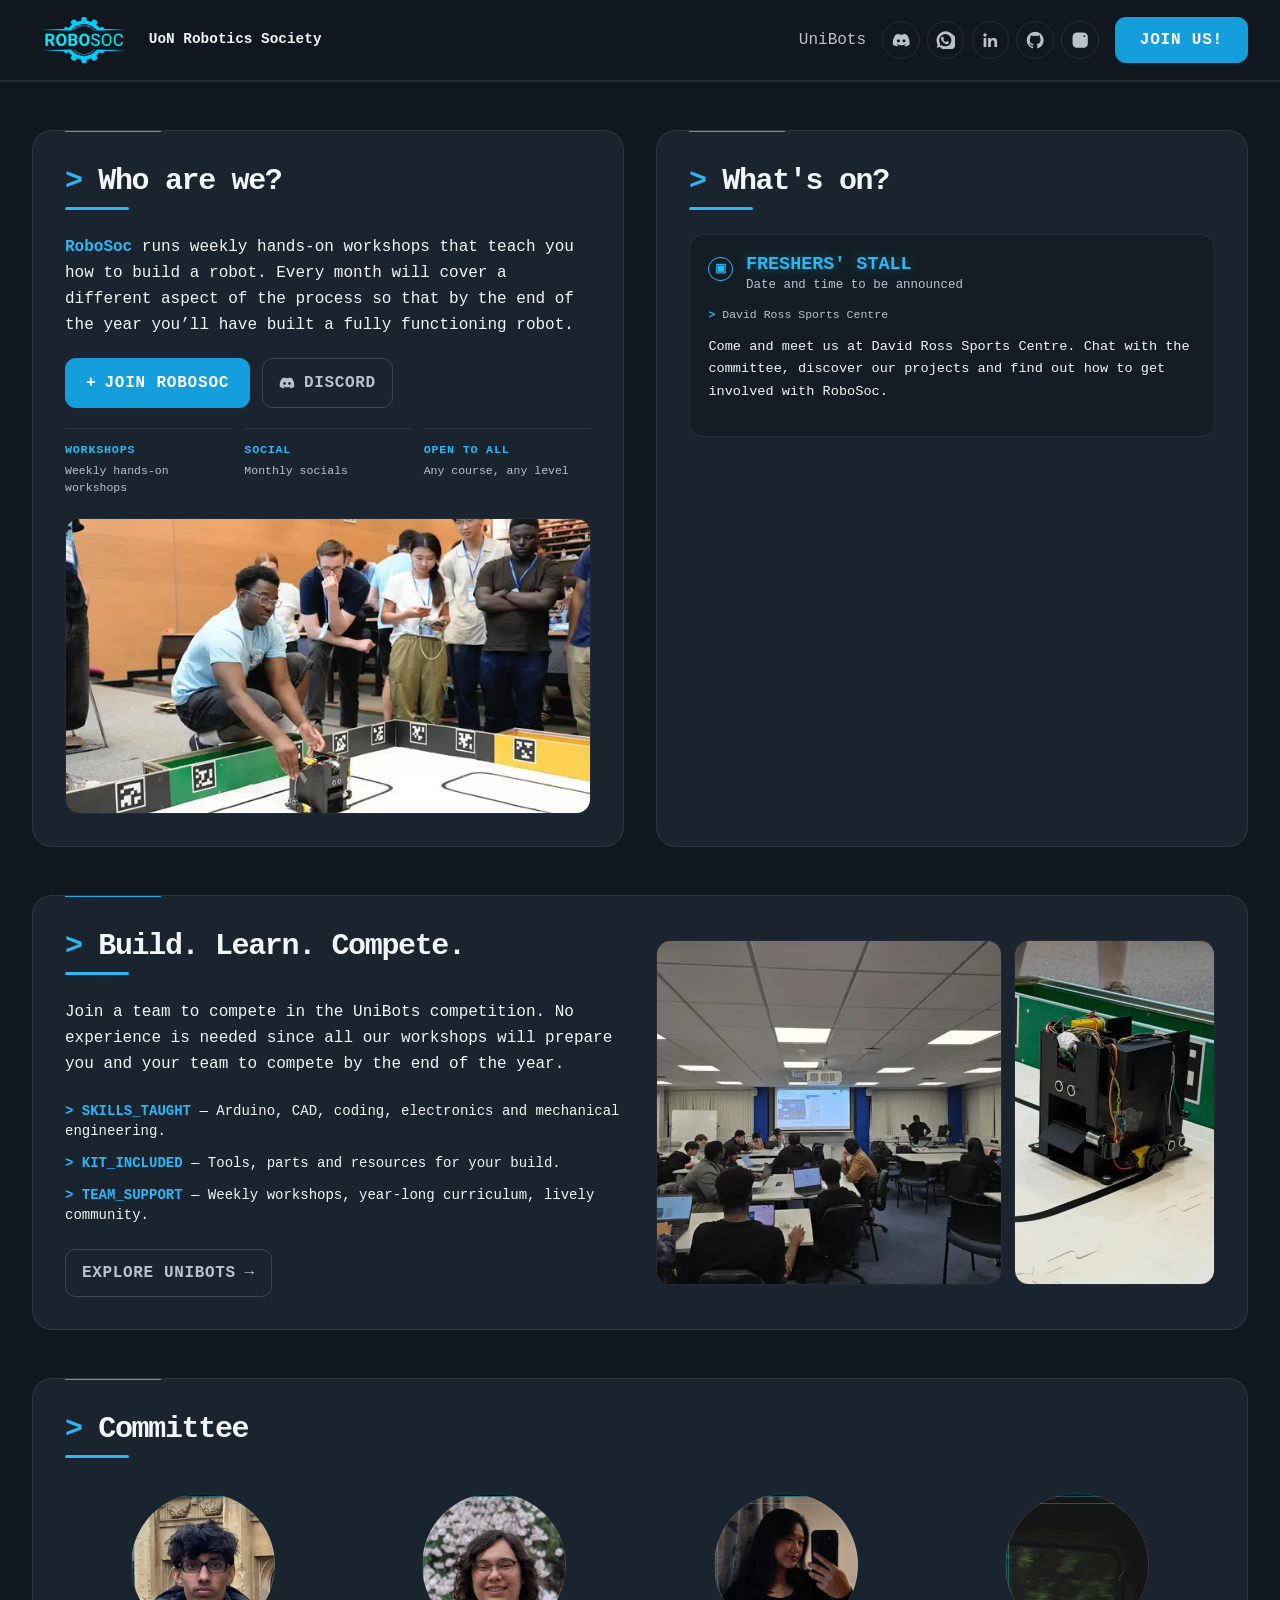
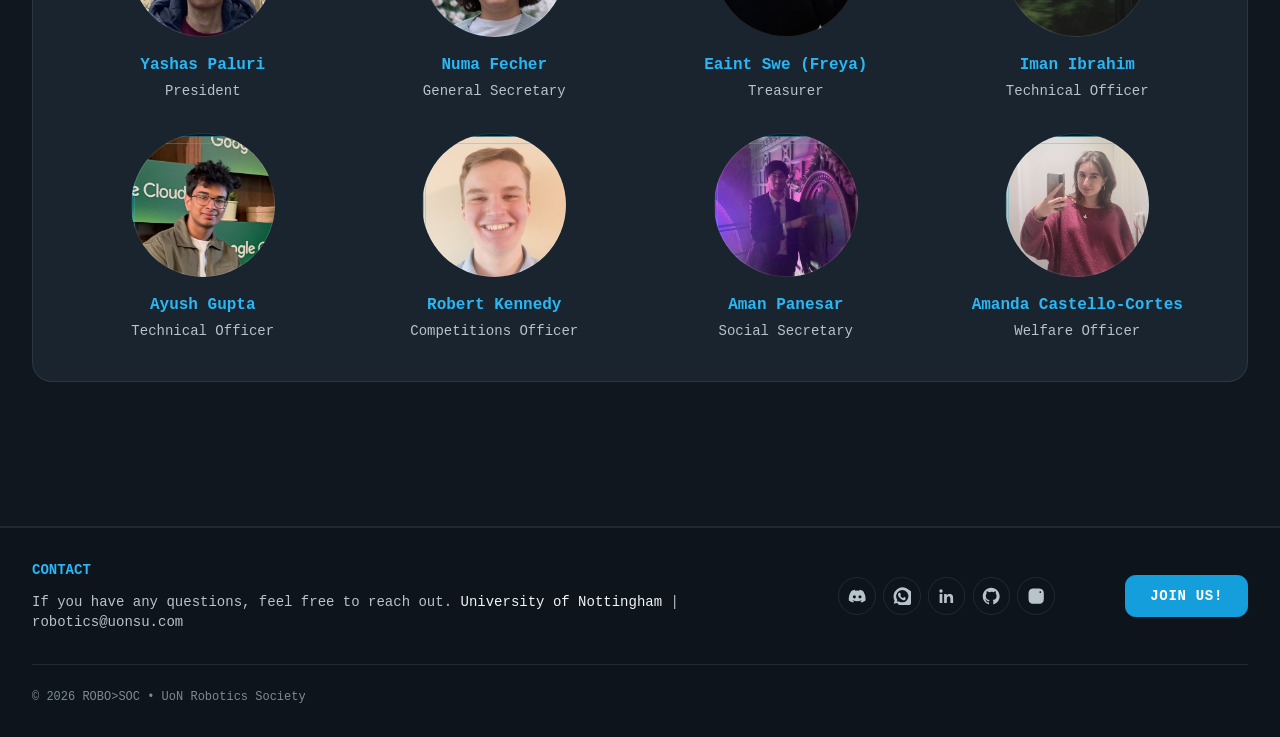
==== commit f6151398: "initial feedback added" ====
--- a/index.html
+++ b/index.html
@@ -5,7 +5,7 @@
 <meta name="viewport" content="width=device-width, initial-scale=1.0">
 <title>ROBO &gt; SOC | University Robotics Society</title>
 <meta name="description" content="University of Nottingham Robotics Society: workshops, robotics projects and the UniBots competition, open to every student.">
-<link rel="icon" href="assets/robosoc-logo.jpg" type="image/jpeg">
+<link rel="icon" href="assets/robosoc-logo-transparent.png" type="image/png">
 <style data-tailwind-utilities>*,:after,:before{--tw-border-spacing-x:0;--tw-border-spacing-y:0;--tw-translate-x:0;--tw-translate-y:0;--tw-rotate:0;--tw-skew-x:0;--tw-skew-y:0;--tw-scale-x:1;--tw-scale-y:1;--tw-pan-x: ;--tw-pan-y: ;--tw-pinch-zoom: ;--tw-scroll-snap-strictness:proximity;--tw-gradient-from-position: ;--tw-gradient-via-position: ;--tw-gradient-to-position: ;--tw-ordinal: ;--tw-slashed-zero: ;--tw-numeric-figure: ;--tw-numeric-spacing: ;--tw-numeric-fraction: ;--tw-ring-inset: ;--tw-ring-offset-width:0px;--tw-ring-offset-color:#fff;--tw-ring-color:rgba(59,130,246,.5);--tw-ring-offset-shadow:0 0 #0000;--tw-ring-shadow:0 0 #0000;--tw-shadow:0 0 #0000;--tw-shadow-colored:0 0 #0000;--tw-blur: ;--tw-brightness: ;--tw-contrast: ;--tw-grayscale: ;--tw-hue-rotate: ;--tw-invert: ;--tw-saturate: ;--tw-sepia: ;--tw-drop-shadow: ;--tw-backdrop-blur: ;--tw-backdrop-brightness: ;--tw-backdrop-contrast: ;--tw-backdrop-grayscale: ;--tw-backdrop-hue-rotate: ;--tw-backdrop-invert: ;--tw-backdrop-opacity: ;--tw-backdrop-saturate: ;--tw-backdrop-sepia: ;--tw-contain-size: ;--tw-contain-layout: ;--tw-contain-paint: ;--tw-contain-style: }::backdrop{--tw-border-spacing-x:0;--tw-border-spacing-y:0;--tw-translate-x:0;--tw-translate-y:0;--tw-rotate:0;--tw-skew-x:0;--tw-skew-y:0;--tw-scale-x:1;--tw-scale-y:1;--tw-pan-x: ;--tw-pan-y: ;--tw-pinch-zoom: ;--tw-scroll-snap-strictness:proximity;--tw-gradient-from-position: ;--tw-gradient-via-position: ;--tw-gradient-to-position: ;--tw-ordinal: ;--tw-slashed-zero: ;--tw-numeric-figure: ;--tw-numeric-spacing: ;--tw-numeric-fraction: ;--tw-ring-inset: ;--tw-ring-offset-width:0px;--tw-ring-offset-color:#fff;--tw-ring-color:rgba(59,130,246,.5);--tw-ring-offset-shadow:0 0 #0000;--tw-ring-shadow:0 0 #0000;--tw-shadow:0 0 #0000;--tw-shadow-colored:0 0 #0000;--tw-blur: ;--tw-brightness: ;--tw-contrast: ;--tw-grayscale: ;--tw-hue-rotate: ;--tw-invert: ;--tw-saturate: ;--tw-sepia: ;--tw-drop-shadow: ;--tw-backdrop-blur: ;--tw-backdrop-brightness: ;--tw-backdrop-contrast: ;--tw-backdrop-grayscale: ;--tw-backdrop-hue-rotate: ;--tw-backdrop-invert: ;--tw-backdrop-opacity: ;--tw-backdrop-saturate: ;--tw-backdrop-sepia: ;--tw-contain-size: ;--tw-contain-layout: ;--tw-contain-paint: ;--tw-contain-style: }/*! tailwindcss v3.4.17 | MIT License | https://tailwindcss.com*/*,:after,:before{box-sizing:border-box;border:0 solid #e5e7eb}:after,:before{--tw-content:""}:host,html{line-height:1.5;-webkit-text-size-adjust:100%;-moz-tab-size:4;-o-tab-size:4;tab-size:4;font-family:ui-sans-serif,system-ui,sans-serif,Apple Color Emoji,Segoe UI Emoji,Segoe UI Symbol,Noto Color Emoji;font-feature-settings:normal;font-variation-settings:normal;-webkit-tap-highlight-color:transparent}body{margin:0;line-height:inherit}hr{height:0;color:inherit;border-top-width:1px}abbr:where([title]){-webkit-text-decoration:underline dotted;text-decoration:underline dotted}h1,h2,h3,h4,h5,h6{font-size:inherit;font-weight:inherit}a{color:inherit;text-decoration:inherit}b,strong{font-weight:bolder}code,kbd,pre,samp{font-family:ui-monospace,SFMono-Regular,Menlo,Monaco,Consolas,Liberation Mono,Courier New,monospace;font-feature-settings:normal;font-variation-settings:normal;font-size:1em}small{font-size:80%}sub,sup{font-size:75%;line-height:0;position:relative;vertical-align:baseline}sub{bottom:-.25em}sup{top:-.5em}table{text-indent:0;border-color:inherit;border-collapse:collapse}button,input,optgroup,select,textarea{font-family:inherit;font-feature-settings:inherit;font-variation-settings:inherit;font-size:100%;font-weight:inherit;line-height:inherit;letter-spacing:inherit;color:inherit;margin:0;padding:0}button,select{text-transform:none}button,input:where([type=button]),input:where([type=reset]),input:where([type=submit]){-webkit-appearance:button;background-color:transparent;background-image:none}:-moz-focusring{outline:auto}:-moz-ui-invalid{box-shadow:none}progress{vertical-align:baseline}::-webkit-inner-spin-button,::-webkit-outer-spin-button{height:auto}[type=search]{-webkit-appearance:textfield;outline-offset:-2px}::-webkit-search-decoration{-webkit-appearance:none}::-webkit-file-upload-button{-webkit-appearance:button;font:inherit}summary{display:list-item}blockquote,dd,dl,figure,h1,h2,h3,h4,h5,h6,hr,p,pre{margin:0}fieldset{margin:0}fieldset,legend{padding:0}menu,ol,ul{list-style:none;margin:0;padding:0}dialog{padding:0}textarea{resize:vertical}input::-moz-placeholder,textarea::-moz-placeholder{opacity:1;color:#9ca3af}input::placeholder,textarea::placeholder{opacity:1;color:#9ca3af}[role=button],button{cursor:pointer}:disabled{cursor:default}audio,canvas,embed,iframe,img,object,svg,video{display:block;vertical-align:middle}img,video{max-width:100%;height:auto}[hidden]:where(:not([hidden=until-found])){display:none}.absolute{position:absolute}.relative{position:relative}.sticky{position:sticky}.top-0{top:0}.isolate{isolation:isolate}.z-50{z-index:50}.mx-auto{margin-left:auto;margin-right:auto}.mb-1{margin-bottom:.25rem}.mb-12{margin-bottom:3rem}.mb-3{margin-bottom:.75rem}.mb-4{margin-bottom:1rem}.mb-6{margin-bottom:1.5rem}.mb-8{margin-bottom:2rem}.mt-12{margin-top:3rem}.mt-2{margin-top:.5rem}.block{display:block}.inline{display:inline}.flex{display:flex}.inline-flex{display:inline-flex}.table{display:table}.grid{display:grid}.hidden{display:none}.aspect-video{aspect-ratio:16/9}.h-0{height:0}.h-0\.5{height:.125rem}.h-20{height:5rem}.h-full{height:100%}.w-16{width:4rem}.w-full{width:100%}.max-w-7xl{max-width:80rem}.transform{transform:translate(var(--tw-translate-x),var(--tw-translate-y)) rotate(var(--tw-rotate)) skewX(var(--tw-skew-x)) skewY(var(--tw-skew-y)) scaleX(var(--tw-scale-x)) scaleY(var(--tw-scale-y))}.flex-col{flex-direction:column}.flex-wrap{flex-wrap:wrap}.items-start{align-items:flex-start}.items-end{align-items:flex-end}.items-center{align-items:center}.justify-center{justify-content:center}.justify-between{justify-content:space-between}.gap-1{gap:.25rem}.gap-2{gap:.5rem}.gap-4{gap:1rem}.gap-8{gap:2rem}.space-y-2>:not([hidden])~:not([hidden]){--tw-space-y-reverse:0;margin-top:calc(.5rem*(1 - var(--tw-space-y-reverse)));margin-bottom:calc(.5rem*var(--tw-space-y-reverse))}.space-y-3>:not([hidden])~:not([hidden]){--tw-space-y-reverse:0;margin-top:calc(.75rem*(1 - var(--tw-space-y-reverse)));margin-bottom:calc(.75rem*var(--tw-space-y-reverse))}.space-y-4>:not([hidden])~:not([hidden]){--tw-space-y-reverse:0;margin-top:calc(1rem*(1 - var(--tw-space-y-reverse)));margin-bottom:calc(1rem*var(--tw-space-y-reverse))}.overflow-hidden{overflow:hidden}.whitespace-nowrap{white-space:nowrap}.text-wrap{text-wrap:wrap}.rounded{border-radius:.25rem}.border{border-width:1px}.border-b-2{border-bottom-width:2px}.border-t{border-top-width:1px}.border-t-2{border-top-width:2px}.border-\[\#1B3442\]{--tw-border-opacity:1;border-color:rgb(27 52 66/var(--tw-border-opacity,1))}.bg-\[\#08141A\]{--tw-bg-opacity:1;background-color:rgb(8 20 26/var(--tw-bg-opacity,1))}.bg-\[\#11232E\]{--tw-bg-opacity:1;background-color:rgb(17 35 46/var(--tw-bg-opacity,1))}.bg-\[\#19C8E2\]{--tw-bg-opacity:1;background-color:rgb(25 200 226/var(--tw-bg-opacity,1))}.object-cover{-o-object-fit:cover;object-fit:cover}.p-2{padding:.5rem}.p-5{padding:1.25rem}.p-6{padding:1.5rem}.p-8{padding:2rem}.px-4{padding-left:1rem;padding-right:1rem}.px-5{padding-left:1.25rem;padding-right:1.25rem}.px-6{padding-left:1.5rem;padding-right:1.5rem}.py-2\.5{padding-top:.625rem;padding-bottom:.625rem}.py-3{padding-top:.75rem;padding-bottom:.75rem}.py-8{padding-top:2rem;padding-bottom:2rem}.pt-6{padding-top:1.5rem}.text-center{text-align:center}.text-2xl{font-size:1.5rem;line-height:2rem}.text-sm{font-size:.875rem;line-height:1.25rem}.text-xs{font-size:.75rem;line-height:1rem}.font-bold{font-weight:700}.uppercase{text-transform:uppercase}.leading-relaxed{line-height:1.625}.text-\[\#19C8E2\]{--tw-text-opacity:1;color:rgb(25 200 226/var(--tw-text-opacity,1))}.text-\[\#5A7A86\]{--tw-text-opacity:1;color:rgb(90 122 134/var(--tw-text-opacity,1))}.text-\[\#7FA3B0\]{--tw-text-opacity:1;color:rgb(127 163 176/var(--tw-text-opacity,1))}.text-\[\#D6EEF4\]{--tw-text-opacity:1;color:rgb(214 238 244/var(--tw-text-opacity,1))}.underline{text-decoration-line:underline}.outline{outline-style:solid}.blur{--tw-blur:blur(8px)}.blur,.filter{filter:var(--tw-blur) var(--tw-brightness) var(--tw-contrast) var(--tw-grayscale) var(--tw-hue-rotate) var(--tw-invert) var(--tw-saturate) var(--tw-sepia) var(--tw-drop-shadow)}.backdrop-filter{-webkit-backdrop-filter:var(--tw-backdrop-blur) var(--tw-backdrop-brightness) var(--tw-backdrop-contrast) var(--tw-backdrop-grayscale) var(--tw-backdrop-hue-rotate) var(--tw-backdrop-invert) var(--tw-backdrop-opacity) var(--tw-backdrop-saturate) var(--tw-backdrop-sepia);backdrop-filter:var(--tw-backdrop-blur) var(--tw-backdrop-brightness) var(--tw-backdrop-contrast) var(--tw-backdrop-grayscale) var(--tw-backdrop-hue-rotate) var(--tw-backdrop-invert) var(--tw-backdrop-opacity) var(--tw-backdrop-saturate) var(--tw-backdrop-sepia)}.transition{transition-property:color,background-color,border-color,text-decoration-color,fill,stroke,opacity,box-shadow,transform,filter,-webkit-backdrop-filter;transition-property:color,background-color,border-color,text-decoration-color,fill,stroke,opacity,box-shadow,transform,filter,backdrop-filter;transition-property:color,background-color,border-color,text-decoration-color,fill,stroke,opacity,box-shadow,transform,filter,backdrop-filter,-webkit-backdrop-filter;transition-timing-function:cubic-bezier(.4,0,.2,1);transition-duration:.15s}.hover\:bg-\[\#11232E\]:hover{--tw-bg-opacity:1;background-color:rgb(17 35 46/var(--tw-bg-opacity,1))}.hover\:text-\[\#19C8E2\]:hover{--tw-text-opacity:1;color:rgb(25 200 226/var(--tw-text-opacity,1))}@media (min-width:640px){.sm\:grid-cols-3{grid-template-columns:repeat(3,minmax(0,1fr))}.sm\:flex-row{flex-direction:row}.sm\:p-8{padding:2rem}.sm\:px-6{padding-left:1.5rem;padding-right:1.5rem}.sm\:text-3xl{font-size:1.875rem;line-height:2.25rem}}@media (min-width:768px){.md\:flex{display:flex}.md\:hidden{display:none}}@media (min-width:1024px){.lg\:grid-cols-2{grid-template-columns:repeat(2,minmax(0,1fr))}.lg\:px-8{padding-left:2rem;padding-right:2rem}.lg\:py-12{padding-top:3rem;padding-bottom:3rem}}</style>
 <style>
     :root {
@@ -1257,47 +1257,148 @@
     }
 }
 
+/* Feedback pass: keep the existing visual system while simplifying navigation and content. */
+.brand-lockup {
+    display: inline-flex;
+    align-items: center;
+    gap: .8rem;
+}
+
+.brand-name {
+    max-width: 13rem;
+    color: var(--text);
+    font-size: .9rem;
+    font-weight: 800;
+    line-height: 1.2;
+}
+
+.footer-socials {
+    display: flex;
+    align-items: center;
+    gap: .45rem;
+}
+
+.header-socials {
+    display: flex;
+    align-items: center;
+    gap: .45rem;
+}
+
+.social-icon {
+    display: inline-grid;
+    width: 2.35rem;
+    height: 2.35rem;
+    place-items: center;
+    border: 1px solid var(--border);
+    border-radius: 999px;
+    color: var(--text-dim);
+}
+
+.social-icon:hover { color: var(--green); border-color: var(--green); }
+.social-icon svg { width: 1.15rem; height: 1.15rem; fill: currentColor; }
+.btn-outline svg { width: 1rem; height: 1rem; fill: currentColor; }
+
+.event-card__header > i {
+    display: grid;
+    width: 1.55rem;
+    height: 1.55rem;
+    place-items: center;
+    border: 1px solid currentColor;
+    border-radius: 999px;
+    font-size: .72rem;
+}
+
+.event-card__meta { color: var(--text-dim); }
+
+.committee-rail {
+    grid-template-columns: repeat(4, minmax(0, 1fr));
+    grid-auto-flow: row;
+    grid-auto-columns: auto;
+    overflow: visible;
+    padding-bottom: 0;
+}
+
+.committee-rail > div { min-height: 12rem; }
+.scroll-hint { display: none; }
+
+.footer-contact-layout {
+    display: flex;
+    align-items: center;
+    justify-content: space-between;
+    gap: 1.5rem;
+}
+
+.footer-copy { max-width: 46rem; }
+
+.brand-logo {
+    width: 6.5rem;
+    height: 4rem;
+    border: 0 !important;
+    object-fit: cover;
+    box-shadow: none;
+    transform: scale(1.75);
+}
+
+.brand-logo:hover { transform: scale(1.75); }
+
+@media (max-width: 900px) {
+    .header-socials { display: none; }
+    .committee-rail { grid-template-columns: repeat(2, minmax(0, 1fr)); }
+}
+
+@media (max-width: 768px) {
+    .brand-logo { width: 5.25rem !important; height: 3rem !important; }
+    .brand-name { max-width: 10rem; font-size: .78rem; }
+    header.mobile-menu-open .header-logo-link { visibility: visible; opacity: 1; pointer-events: auto; }
+    .mobile-menu-brand { display: none; }
+    .footer-contact-layout { align-items: flex-start; flex-direction: column; }
+}
+
+@media (max-width: 430px) {
+    .committee-rail { grid-template-columns: minmax(0, 1fr); }
+}
+
 </style>
 </head>
 <body>
 <a href="#main" class="skip-link">Skip to main content</a>
 
 <!-- Header -->
-<header class="mobile-menu-open border-b-2 border-[#1B3442] sticky top-0 z-50 bg-[#08141A]">
+<header class="border-b-2 border-[#1B3442] sticky top-0 z-50 bg-[#08141A]">
     <nav class="max-w-7xl mx-auto px-4 sm:px-6 lg:px-8" aria-label="Main navigation">
         <div class="flex justify-between items-center h-20">
             <div class="flex items-center gap-4">
-                <a href="#main" aria-label="RoboSoc home" class="header-logo-link">
-                    <img id="brand-logo" data-brand-logo src="assets/robosoc-logo.jpg" alt="UoN Robotics Society logo" class="brand-logo rounded border object-cover">
+                <a href="#main" aria-label="RoboSoc home" class="header-logo-link brand-lockup">
+                    <img id="brand-logo" data-brand-logo src="assets/robosoc-logo-transparent.png" alt="UoN Robotics Society logo" class="brand-logo rounded object-cover">
+                    <span class="brand-name">UoN Robotics Society</span>
                 </a>
             </div>
             
-            <div class="hidden md:flex items-center gap-8">
-                <a href="#calendar" class="nav-link" data-nav="calendar">Calendar</a>
-                <a href="#competition" class="nav-link" data-nav="unibots">UniBots</a>
-                <a href="#committee" class="nav-link" data-nav="committee">Committee</a>
-                <a href="#contact" class="nav-link" data-nav="contact">Contact</a>
+            <div class="hidden md:flex items-center gap-4">
+                <a href="unibots.html" class="nav-link" data-nav="unibots">UniBots</a>
+                <div class="header-socials" aria-label="RoboSoc social links">
+                    <a class="social-icon" href="https://discord.gg/pT8Kv5G4Uf" target="_blank" rel="noopener" aria-label="Discord"><svg viewBox="0 0 24 24" aria-hidden="true"><path d="M19.636 5.066A18 18 0 0 0 15.097 3.67c-.215.383-.409.778-.582 1.182a17 17 0 0 0-5.036 0A12 12 0 0 0 8.897 3.67 18 18 0 0 0 4.355 5.07C1.483 9.32.704 13.464 1.093 17.549a20 20 0 0 0 5.567 2.795c.451-.606.85-1.25 1.192-1.923a12 12 0 0 1-1.877-.896l.46-.346a13 13 0 0 0 11.13 0l.46.346c-.599.354-1.228.655-1.881.898.343.673.742 1.316 1.192 1.921a20 20 0 0 0 5.57-2.793c.457-4.738-.78-8.844-3.27-12.485M8.345 15.037c-1.085 0-1.981-.985-1.981-2.196s.865-2.205 1.978-2.205 2.002.994 1.983 2.205-.874 2.196-1.98 2.196m7.31 0c-1.087 0-1.98-.985-1.98-2.196s.865-2.205 1.98-2.205 1.996.994 1.977 2.205-.872 2.196-1.977 2.196"/></svg></a>
+                    <a class="social-icon" href="https://chat.whatsapp.com/CIVoRgM0yKe0W280iibwoX" target="_blank" rel="noopener" aria-label="WhatsApp"><svg viewBox="0 0 24 24" aria-hidden="true"><path d="M20.5 3.5A11.8 11.8 0 0 0 2.1 17.7L1 22l4.4-1.1A11.8 11.8 0 1 0 20.5 3.5M12 20a8 8 0 0 1-4.1-1.1l-.3-.2-2.6.7.7-2.5-.2-.4A8 8 0 1 1 12 20m4.4-6c-.2-.1-1.4-.7-1.7-.8s-.4-.1-.6.1-.6.8-.8 1-.3.2-.5.1a6.6 6.6 0 0 1-3.2-2.8c-.2-.4.2-.4.6-1.3.1-.2 0-.4 0-.5l-.8-1.9c-.2-.5-.4-.4-.6-.4h-.5c-.2 0-.5.1-.7.3-.3.3-1 1-1 2.4s1 2.8 1.2 3a10.6 10.6 0 0 0 4.1 3.6c1.5.6 2 .7 2.7.6.9-.1 1.4-.7 1.6-1.3.2-.6.2-1.1.1-1.3 0-.2-.2-.2-.4-.3"/></svg></a>
+                    <a class="social-icon" href="https://www.linkedin.com/company/uon-robotics-society-uk" target="_blank" rel="noopener" aria-label="LinkedIn"><svg viewBox="0 0 24 24" aria-hidden="true"><path d="M9.292 9.292h3.31v1.687h.036c.505-.91 1.995-1.834 3.838-1.834C20.013 9.145 21 11.023 21 14.502V21h-3.512v-5.858c0-1.557-.622-2.923-2.076-2.923-1.766 0-2.608 1.195-2.608 3.157V21H9.292zM3.438 21H6.95V9.292H3.438zM7.39 5.194a2.195 2.195 0 1 1-4.39 0 2.195 2.195 0 0 1 4.39 0"/></svg></a>
+                    <a class="social-icon" href="https://github.com/Robotics-Society-UoN" target="_blank" rel="noopener" aria-label="GitHub"><svg viewBox="0 0 24 24" aria-hidden="true"><path d="M12.009 1C5.92 1 1 5.958 1 12.091c0 4.903 3.153 9.053 7.528 10.521.547.11.747-.238.747-.532 0-.257-.018-1.138-.018-2.057-3.063.661-3.7-1.322-3.7-1.322-.492-1.285-1.222-1.616-1.222-1.616-1.002-.679.073-.679.073-.679 1.112.074 1.696 1.139 1.696 1.139.984 1.689 2.57 1.211 3.207.918.091-.717.383-1.212.693-1.488-2.442-.257-5.012-1.212-5.012-5.472 0-1.212.437-2.203 1.13-2.974-.11-.276-.492-1.414.11-2.938 0 0 .929-.294 3.025 1.138A10.5 10.5 0 0 1 12.009 6.36c.93 0 1.877.129 2.752.368 2.096-1.432 3.026-1.138 3.026-1.138.602 1.524.219 2.662.11 2.938.71.77 1.129 1.762 1.129 2.974 0 4.26-2.57 5.197-5.03 5.472.4.349.747 1.01.747 2.057 0 1.487-.018 2.68-.018 3.047 0 .294.2.643.747.533C19.847 21.143 23 16.994 23 12.09 23.018 5.958 18.079 1 12.009 1"/></svg></a>
+                    <a class="social-icon" href="https://www.instagram.com/uon_robotics_society/" target="_blank" rel="noopener" aria-label="Instagram"><svg viewBox="0 0 24 24" aria-hidden="true"><path d="M12 2c-2.709 0-3.059 0-4.131.056-.83.016-1.65.173-2.427.463-.654.26-1.207.598-1.772 1.163-.553.553-.903 1.106-1.151 1.772-.248.632-.417 1.354-.463 2.426C2.011 8.94 2 9.28 2 12c0 2.709 0 3.047.056 4.12.046 1.072.226 1.806.463 2.438.26.654.598 1.207 1.151 1.772.565.553 1.118.903 1.772 1.151.643.248 1.366.417 2.427.463C8.94 21.989 9.28 22 12 22c2.709 0 3.047 0 4.12-.056 1.06-.046 1.794-.226 2.426-.463a5.5 5.5 0 0 0 1.772-1.151c.565-.565.903-1.129 1.152-1.772.248-.643.417-1.366.474-2.438C21.989 15.06 22 14.72 22 12c0-2.709-.011-3.047-.056-4.12a7.5 7.5 0 0 0-.474-2.426 5.5 5.5 0 0 0-1.152-1.772c-.564-.565-1.106-.903-1.772-1.163a7.5 7.5 0 0 0-2.426-.451C15.047 2.011 14.709 2 12 2m0 4.865a5.135 5.135 0 1 0 0 10.27 5.135 5.135 0 0 0 0-10.27m0 8.465a3.33 3.33 0 1 1 0-6.66 3.33 3.33 0 0 1 0 6.66m6.535-8.669a1.196 1.196 0 1 1-2.393 0 1.196 1.196 0 0 1 2.393 0"/></svg></a>
+                </div>
                 <a href="https://su.nottingham.ac.uk/shop/product/24959-RB-1YEARmembership" target="_blank" rel="noopener" class="btn-join px-6 py-2.5 rounded inline-flex items-center gap-2" data-link="membership" data-nav="join">
                     JOIN US!
                 </a>
             </div>
             
-            <button id="mobile-menu-btn" class="md:hidden p-2 hover:bg-[#11232E] rounded" aria-label="Toggle menu" aria-expanded="true">
-                <i class="fa-solid fa-xmark text-2xl text-[#19C8E2]"></i>
+            <button id="mobile-menu-btn" class="md:hidden p-2 hover:bg-[#11232E] rounded" aria-label="Toggle menu" aria-expanded="false">
+                <i class="fa-solid fa-bars text-2xl text-[#19C8E2]"></i>
             </button>
         </div>
         
         <!-- Mobile Menu -->
-        <div id="mobile-menu" class="md:hidden border-t border-[#1B3442]" aria-hidden="false">
-            <div class="mobile-menu-brand">
-                <img data-brand-logo src="assets/robosoc-logo.jpg" alt="UoN Robotics Society logo" class="mobile-menu-logo">
-            </div>
+        <div id="mobile-menu" class="hidden md:hidden border-t border-[#1B3442]" aria-hidden="true">
             <div class="flex flex-col gap-1">
                 <a href="https://su.nottingham.ac.uk/shop/product/24959-RB-1YEARmembership" target="_blank" rel="noopener" class="btn-join px-6 py-3 rounded text-center" data-link="membership" data-nav="join">JOIN US!</a>
-                <a href="#calendar" class="nav-link" data-nav="calendar">Calendar</a>
-                <a href="#competition" class="nav-link" data-nav="unibots">UniBots</a>
-                <a href="#committee" class="nav-link" data-nav="committee">Committee</a>
-                <a href="#contact" class="nav-link" data-nav="contact">Contact</a>
+                <a href="unibots.html" class="nav-link" data-nav="unibots">UniBots</a>
+                <div id="mobile-socials" class="footer-socials" aria-label="RoboSoc social links"></div>
             </div>
         </div>
     </nav>
@@ -1323,10 +1424,10 @@
 
             <div class="about-actions">
                 <a href="https://su.nottingham.ac.uk/shop/product/24959-RB-1YEARmembership" target="_blank" rel="noopener" class="btn-join px-5 py-3 inline-flex items-center gap-2" data-link="membership">
-                    <i class="fa-solid fa-id-card" aria-hidden="true"></i> Join RoboSoc
+                    <span aria-hidden="true">+</span> Join RoboSoc
                 </a>
                 <a href="https://discord.gg/psgGx7FQn" target="_blank" rel="noopener" class="btn-outline" data-link="discord">
-                    <i class="fa-brands fa-discord" aria-hidden="true"></i> Discord
+                    <svg viewBox="0 0 24 24" aria-hidden="true"><path d="M19.636 5.066A18 18 0 0 0 15.097 3.67c-.215.383-.409.778-.582 1.182a17 17 0 0 0-5.036 0A12 12 0 0 0 8.897 3.67 18 18 0 0 0 4.355 5.07C1.483 9.32.704 13.464 1.093 17.549a20 20 0 0 0 5.567 2.795c.451-.606.85-1.25 1.192-1.923a12 12 0 0 1-1.877-.896l.46-.346a13 13 0 0 0 11.13 0l.46.346c-.599.354-1.228.655-1.881.898.343.673.742 1.316 1.192 1.921a20 20 0 0 0 5.57-2.793c.457-4.738-.78-8.844-3.27-12.485M8.345 15.037c-1.085 0-1.981-.985-1.981-2.196s.865-2.205 1.978-2.205 2.002.994 1.983 2.205-.874 2.196-1.98 2.196m7.31 0c-1.087 0-1.98-.985-1.98-2.196s.865-2.205 1.98-2.205 1.996.994 1.977 2.205-.872 2.196-1.977 2.196"/></svg> Discord
                 </a>
             </div>
 
@@ -1382,6 +1483,7 @@
                     <div><span class="terminal-text font-bold">> KIT_INCLUDED</span> &mdash; Tools, parts and resources for your build.</div>
                     <div><span class="terminal-text font-bold">> TEAM_SUPPORT</span> &mdash; Mentors and regular build sessions.</div>
                 </div>
+                <a href="unibots.html" class="btn-outline">Explore UniBots <span aria-hidden="true">&rarr;</span></a>
             </div>
             <div class="competition-gallery" role="group" aria-label="RoboSoc workshop and UniBots robot">
                 <div class="competition-gallery__workshop media-frame bg-[#08141A] rounded border border-[#1B3442] overflow-hidden">
@@ -1403,70 +1505,17 @@
                 </h2>
                 <div class="h-0.5 w-16 bg-[#19C8E2] mt-2"></div>
             </div>
-            <div class="scroll-hint" aria-hidden="true"><span id="committee-scroll-hint">SCROLL TO EXPLORE</span><i class="fa-solid fa-arrow-right-long"></i></div>
         </div>
         
-        <div id="committee-rail" class="committee-rail" tabindex="0" role="region" aria-label="Committee members. Scroll horizontally to see more.">
-            <div class="committee-member">
-                <div class="committee-photo committee-photo--ywen mb-4" data-photo="assets/oh-yi-wen.webp" role="img" aria-label="Oh Yi Wen, RoboSoc Co-Founder and President"></div>
-                <div class="terminal-text font-bold mb-1">Oh Yi Wen</div>
-                <div class="text-sm text-[#7FA3B0]">Co-Founder &amp; President</div>
-                <div class="text-xs text-[#5A7A86] mt-2">Year 2 Electrical &amp; Electronic Engineering</div>
-            </div>
-            <div class="committee-member">
-                <div class="committee-photo committee-photo--dylan mb-4" data-photo="assets/dylan-lim.webp" role="img" aria-label="Dylan Lim, RoboSoc Co-Founder and Vice President"></div>
-                <div class="terminal-text font-bold mb-1">Dylan Lim</div>
-                <div class="text-sm text-[#7FA3B0]">Co-Founder &amp; Vice President</div>
-                <div class="text-xs text-[#5A7A86] mt-2">Year 1 Computer Science</div>
-            </div>
-            <div class="committee-member">
-                <div class="committee-photo committee-photo--numa mb-4" data-photo="assets/numa-fecher.webp" role="img" aria-label="Numa Fecher, RoboSoc General Secretary"></div>
-                <div class="terminal-text font-bold mb-1">Numa Fecher</div>
-                <div class="text-sm text-[#7FA3B0]">General Secretary</div>
-                <div class="text-xs text-[#5A7A86] mt-2">Year 1 Computer Science</div>
-            </div>
-            <div class="committee-member">
-                <div class="committee-photo committee-photo--dua mb-4" data-photo="assets/dua-eltaie.webp" role="img" aria-label="Dua Eltaie, RoboSoc Treasurer"></div>
-                <div class="terminal-text font-bold mb-1">Dua Eltaie</div>
-                <div class="text-sm text-[#7FA3B0]">Treasurer</div>
-                <div class="text-xs text-[#5A7A86] mt-2">Year 4 Economics</div>
-            </div>
-            <div class="committee-member">
-                <div class="committee-photo committee-photo--nana mb-4" data-photo="assets/nana-yaw-asare-frimpong.webp" role="img" aria-label="Nana Yaw Asare Frimpong, RoboSoc Technical Officer"></div>
-                <div class="terminal-text font-bold mb-1">Nana Yaw Asare Frimpong</div>
-                <div class="text-sm text-[#7FA3B0]">Technical Officer</div>
-                <div class="text-xs text-[#5A7A86] mt-2">Year 3 Electrical &amp; Electronic Engineering</div>
-            </div>
-            <div class="committee-member">
-                <div class="committee-photo committee-photo--khoo mb-4" data-photo="assets/khoo-ning-en.webp" role="img" aria-label="Khoo Ning En, RoboSoc Technical Officer"></div>
-                <div class="terminal-text font-bold mb-1">Khoo Ning En</div>
-                <div class="text-sm text-[#7FA3B0]">Technical Officer</div>
-                <div class="text-xs text-[#5A7A86] mt-2">Year 2 Electrical &amp; Electronic Engineering</div>
-            </div>
-            <div class="p-5 border border-[#1B3442] rounded bg-[#08141A]">
-                <div class="committee-photo committee-photo--renato mb-4" data-photo="assets/renato-barra.webp" role="img" aria-label="Renato Ignacio Barra Faúndez, RoboSoc Technical Officer"></div>
-                <div class="terminal-text font-bold mb-1">Renato Ignacio Barra Faúndez</div>
-                <div class="text-sm text-[#7FA3B0]">Technical Officer</div>
-                <div class="text-xs text-[#5A7A86] mt-2">Year 1 Civil Engineering</div>
-            </div>
-            <div class="p-5 border border-[#1B3442] rounded bg-[#08141A]">
-                <div class="committee-photo committee-photo--yashas mb-4" data-photo="assets/yashas-paluri.webp" role="img" aria-label="Yashas Paluri, RoboSoc Marketing Officer"></div>
-                <div class="terminal-text font-bold mb-1">Yashas Paluri</div>
-                <div class="text-sm text-[#7FA3B0]">Marketing Officer</div>
-                <div class="text-xs text-[#5A7A86] mt-2">Year 1 Computer Science</div>
-            </div>
-            <div class="p-5 border border-[#1B3442] rounded bg-[#08141A]">
-                <div class="committee-photo committee-photo--liew mb-4" data-photo="assets/liew-hui-ling.webp" role="img" aria-label="Liew Hui Ling, RoboSoc Marketing Officer"></div>
-                <div class="terminal-text font-bold mb-1">Liew Hui Ling</div>
-                <div class="text-sm text-[#7FA3B0]">Marketing Officer</div>
-                <div class="text-xs text-[#5A7A86] mt-2">Year 2 Electrical &amp; Electronic Engineering</div>
-            </div>
-            <div class="p-5 border border-[#1B3442] rounded bg-[#08141A]">
-                <div class="committee-photo committee-photo--finian mb-4" data-photo="assets/finian-eagling.webp" role="img" aria-label="Finian Eagling, RoboSoc Wellbeing Officer"></div>
-                <div class="terminal-text font-bold mb-1">Finian Eagling</div>
-                <div class="text-sm text-[#7FA3B0]">Wellbeing Officer</div>
-                <div class="text-xs text-[#5A7A86] mt-2">Year 1 Computer Science</div>
-            </div>
+        <div id="committee-rail" class="committee-rail" role="list" aria-label="Committee members">
+            <div class="committee-member" role="listitem"><div class="committee-photo mb-4" data-photo="assets/yashas-paluri-2026.jpg" style="background-size:230% auto;background-position:88% 26%" role="img" aria-label="Yashas Paluri, RoboSoc President"></div><div class="terminal-text font-bold mb-1">Yashas Paluri</div><div class="text-sm text-[#7FA3B0]">President</div></div>
+            <div class="committee-member" role="listitem"><div class="committee-photo mb-4" data-photo="assets/numa-fecher-2026.jpg" style="background-size:230% auto;background-position:88% 26%" role="img" aria-label="Numa Fecher, RoboSoc General Secretary"></div><div class="terminal-text font-bold mb-1">Numa Fecher</div><div class="text-sm text-[#7FA3B0]">General Secretary</div></div>
+            <div class="committee-member" role="listitem"><div class="committee-photo mb-4" data-photo="assets/eaint-swe-2026.jpg" style="background-size:230% auto;background-position:88% 26%" role="img" aria-label="Eaint Swe (Freya), RoboSoc Treasurer"></div><div class="terminal-text font-bold mb-1">Eaint Swe (Freya)</div><div class="text-sm text-[#7FA3B0]">Treasurer</div></div>
+            <div class="committee-member" role="listitem"><div class="committee-photo mb-4" data-photo="assets/iman-ibrahim-2026.jpg" style="background-size:230% auto;background-position:88% 26%" role="img" aria-label="Iman Ibrahim, RoboSoc Technical Officer"></div><div class="terminal-text font-bold mb-1">Iman Ibrahim</div><div class="text-sm text-[#7FA3B0]">Technical Officer</div></div>
+            <div class="committee-member" role="listitem"><div class="committee-photo mb-4" data-photo="assets/ayush-gupta-2026.jpg" style="background-size:230% auto;background-position:88% 26%" role="img" aria-label="Ayush Gupta, RoboSoc Technical Officer"></div><div class="terminal-text font-bold mb-1">Ayush Gupta</div><div class="text-sm text-[#7FA3B0]">Technical Officer</div></div>
+            <div class="committee-member" role="listitem"><div class="committee-photo mb-4" data-photo="assets/robert-kennedy-2026.jpg" style="background-size:230% auto;background-position:88% 26%" role="img" aria-label="Robert Kennedy, RoboSoc Competitions Officer"></div><div class="terminal-text font-bold mb-1">Robert Kennedy</div><div class="text-sm text-[#7FA3B0]">Competitions Officer</div></div>
+            <div class="committee-member" role="listitem"><div class="committee-photo mb-4" data-photo="assets/aman-panesar-2026.jpg" style="background-size:230% auto;background-position:88% 26%" role="img" aria-label="Aman Panesar, RoboSoc Social Secretary"></div><div class="terminal-text font-bold mb-1">Aman Panesar</div><div class="text-sm text-[#7FA3B0]">Social Secretary</div></div>
+            <div class="committee-member" role="listitem"><div class="committee-photo mb-4" data-photo="assets/amanda-castello-cortes-2026.jpg" style="background-size:230% auto;background-position:88% 26%" role="img" aria-label="Amanda Castello-Cortes, RoboSoc Welfare Officer"></div><div class="terminal-text font-bold mb-1">Amanda Castello-Cortes</div><div class="text-sm text-[#7FA3B0]">Welfare Officer</div></div>
         </div>
     </section>
     
@@ -1475,35 +1524,16 @@
 <!-- Footer -->
 <footer id="contact" class="border-t-2 border-[#1B3442] mt-12">
     <div class="max-w-7xl mx-auto px-4 sm:px-6 lg:px-8 py-8">
-        <div class="grid sm:grid-cols-3 gap-8 mb-8 text-sm">
-            <div>
-                <div id="footer-contact-title" class="terminal-text font-bold mb-3">CONTACT</div>
-                <div id="footer-contact" class="space-y-2 text-[#7FA3B0]">
-                    <div><i class="fa-solid fa-graduation-cap terminal-text" aria-hidden="true"></i> University of Nottingham</div>
-                    <div><i class="fa-solid fa-message terminal-text" aria-hidden="true"></i> Message us on Discord or Instagram</div>
-                </div>
+        <div class="footer-contact-layout mb-8 text-sm">
+            <div class="footer-copy">
+                <div class="terminal-text font-bold mb-3">CONTACT</div>
+                <p class="text-[#7FA3B0]">If you have any questions, feel free to reach out. <span class="text-[#D6EEF4]">University of Nottingham</span> | <a href="mailto:robotics@uonsu.com" class="hover:text-[#19C8E2]">robotics@uonsu.com</a></p>
             </div>
-            <div>
-                <div id="footer-links-title" class="terminal-text font-bold mb-3">LINKS</div>
-                <div id="footer-links" class="space-y-2 text-[#7FA3B0]">
-                    <div><a href="https://discord.gg/psgGx7FQn" target="_blank" rel="noopener" class="social-link hover:text-[#19C8E2]"><i class="fa-brands fa-discord terminal-text" aria-hidden="true"></i>Discord Server</a></div>
-                    <div><a href="https://www.instagram.com/uon_robotics_society/" target="_blank" rel="noopener" class="social-link hover:text-[#19C8E2]"><i class="fa-brands fa-instagram terminal-text" aria-hidden="true"></i>Instagram</a></div>
-                    <div><a href="https://su.nottingham.ac.uk/shop/product/24959-RB-1YEARmembership" target="_blank" rel="noopener" class="social-link hover:text-[#19C8E2]"><i class="fa-solid fa-id-card terminal-text" aria-hidden="true"></i>Buy Membership</a></div>
-                </div>
-            </div>
-            <div>
-                <div id="footer-explore-title" class="terminal-text font-bold mb-3">EXPLORE</div>
-                <div id="footer-explore" class="space-y-2 text-[#7FA3B0]">
-                    <div><a href="#main" class="hover:text-[#19C8E2]">About RoboSoc</a></div>
-                    <div><a href="#competition" class="hover:text-[#19C8E2]">UniBots Competition</a></div>
-                    <div><a href="#committee" class="hover:text-[#19C8E2]">Meet the Committee</a></div>
-                </div>
-            </div>
+            <div id="footer-socials" class="footer-socials" aria-label="RoboSoc social links"></div>
+            <a href="https://su.nottingham.ac.uk/shop/product/24959-RB-1YEARmembership" target="_blank" rel="noopener" class="btn-join px-6 py-2.5 rounded inline-flex items-center gap-2" data-link="membership">JOIN US!</a>
         </div>
-        
-        <div class="border-t border-[#1B3442] pt-6 flex flex-col sm:flex-row justify-between items-center gap-4 text-xs text-[#5A7A86]">
-            <p id="footer-copyright">&copy; 2026 ROBO&gt;SOC &bull; University Robotics Society</p>
-            <p id="footer-tagline">Built for students. Open to everyone.</p>
+        <div class="border-t border-[#1B3442] pt-6 text-xs text-[#5A7A86]">
+            <p id="footer-copyright">&copy; 2026 ROBO&gt;SOC &bull; UoN Robotics Society</p>
         </div>
     </div>
 </footer>
@@ -1512,6 +1542,12 @@
     // Mobile menu toggle
     const mobileMenuBtn = document.getElementById('mobile-menu-btn');
     const mobileMenu = document.getElementById('mobile-menu');
+    const footerSocials = document.getElementById('footer-socials');
+    const mobileSocials = document.getElementById('mobile-socials');
+    document.querySelectorAll('.header-socials .social-icon').forEach((link) => {
+        footerSocials.append(link.cloneNode(true));
+        mobileSocials.append(link.cloneNode(true));
+    });
     
     mobileMenuBtn.addEventListener('click', () => {
         const isOpen = !mobileMenu.classList.contains('hidden');
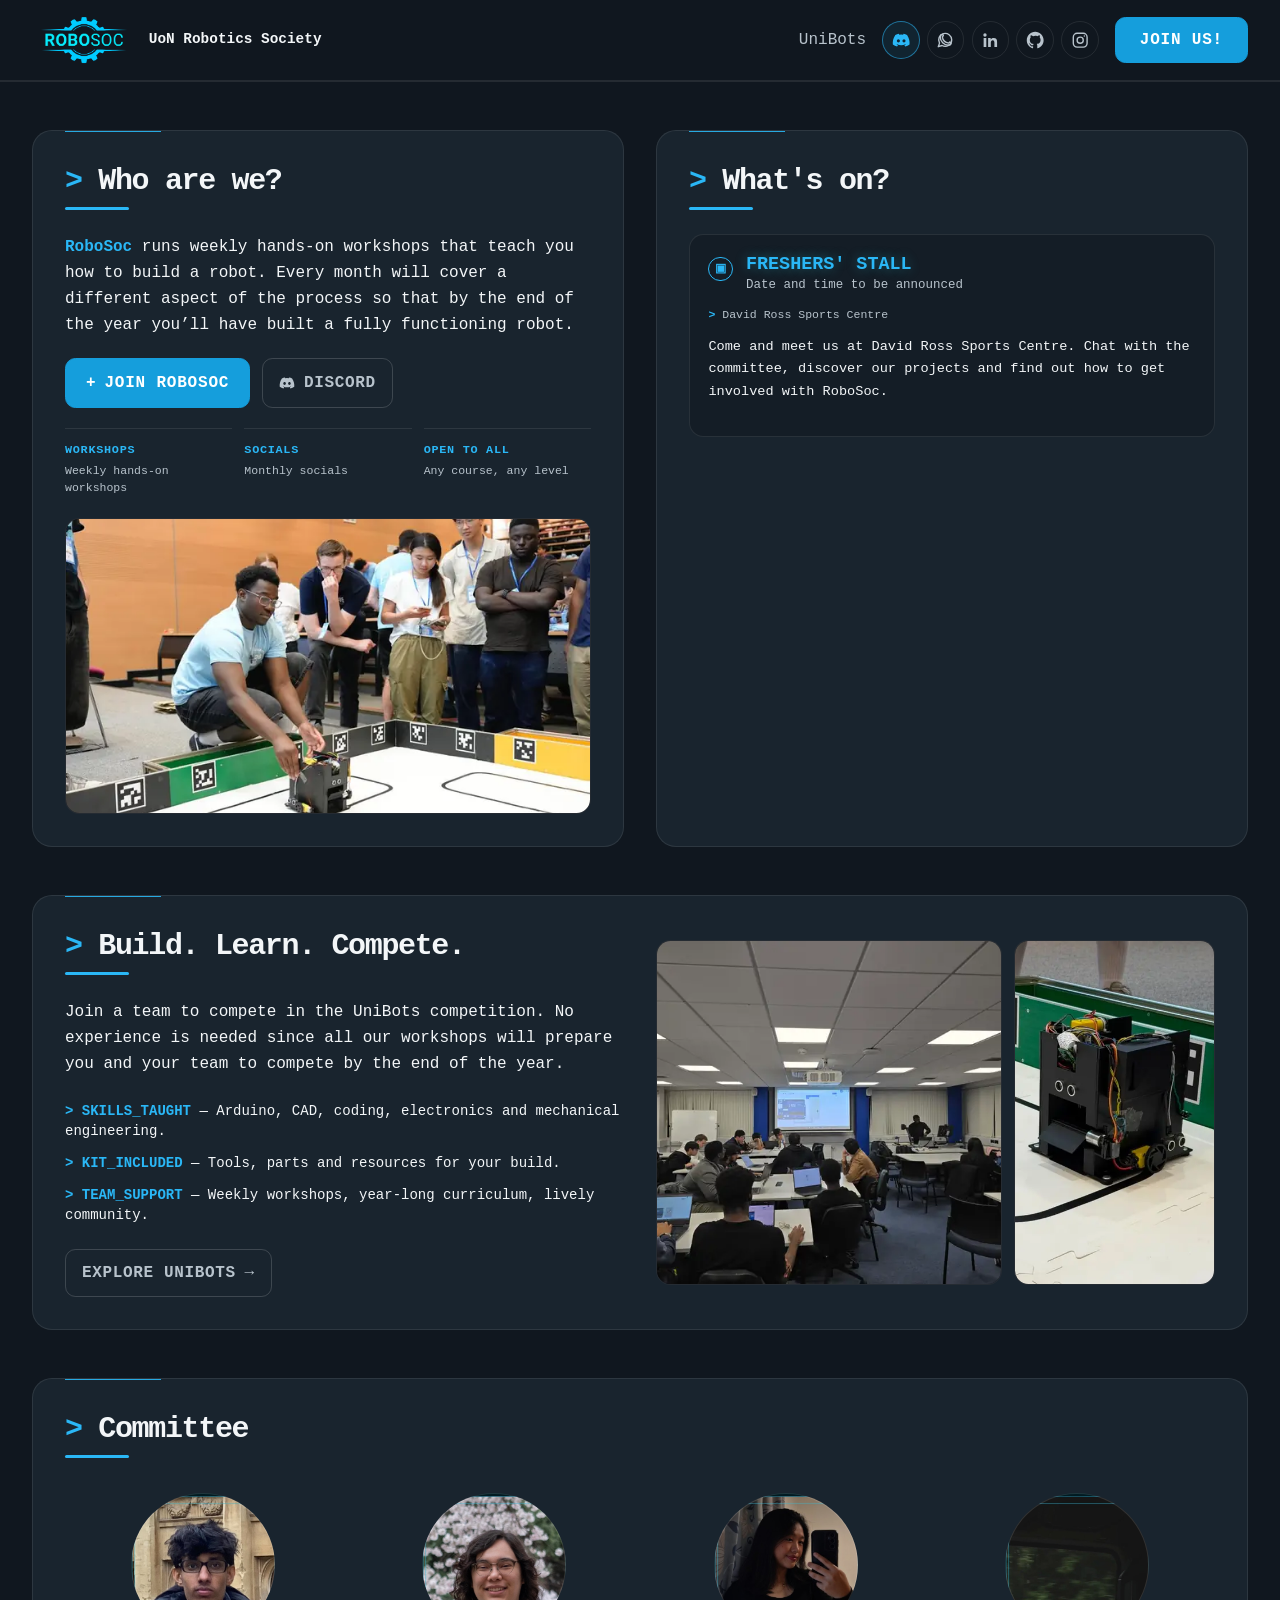
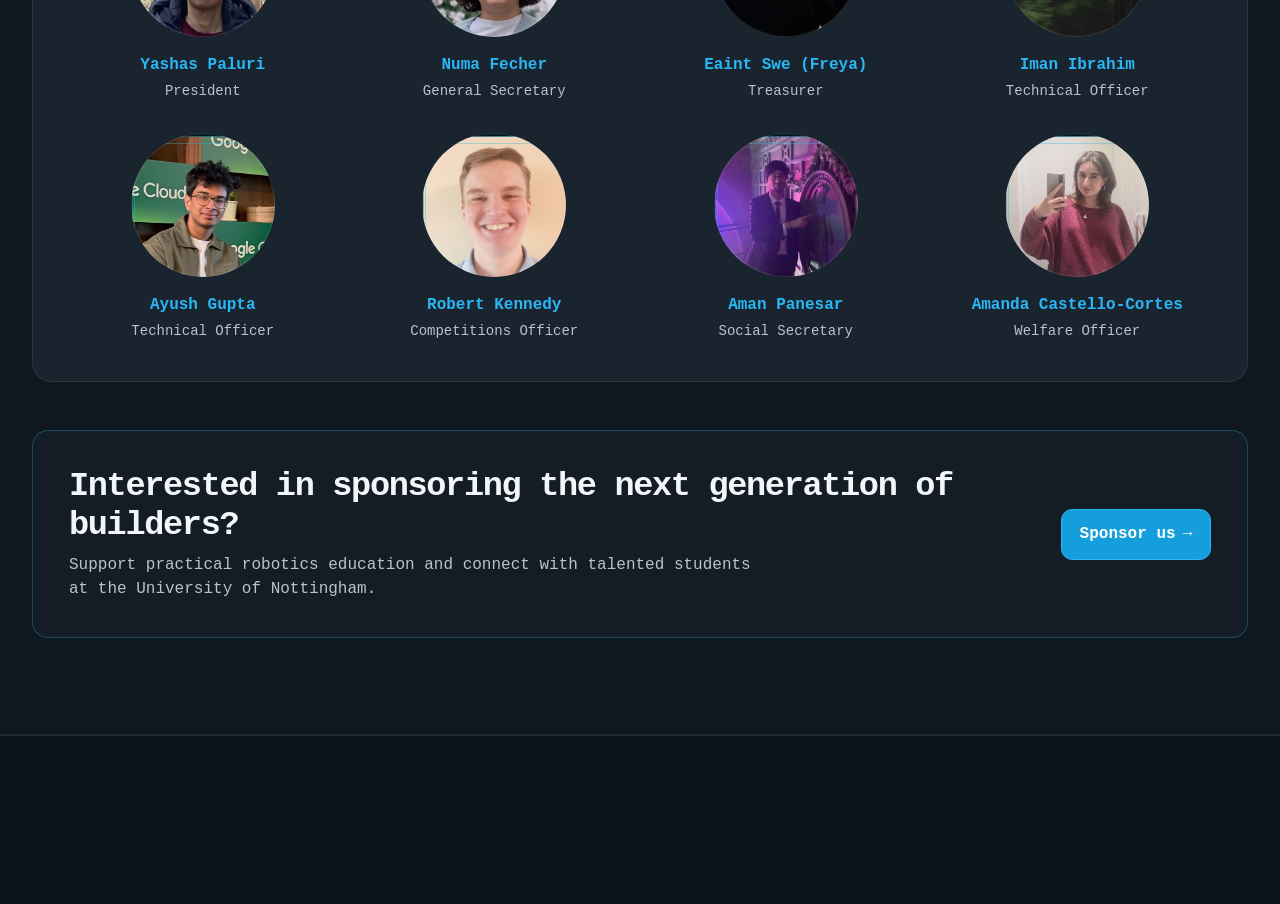
==== commit b11c74c1: "Added further feedback and sponsorship page" ====
--- a/index.html
+++ b/index.html
@@ -1295,7 +1295,14 @@
 }
 
 .social-icon:hover { color: var(--green); border-color: var(--green); }
+.social-icon--primary {
+    color: var(--green);
+    border-color: rgba(42, 183, 246, .55);
+    background: rgba(42, 183, 246, .08);
+}
 .social-icon svg { width: 1.15rem; height: 1.15rem; fill: currentColor; }
+.social-icon .social-outline-icon { fill: none; stroke: currentColor; stroke-width: 1.8; stroke-linecap: round; stroke-linejoin: round; }
+.social-icon .social-outline-icon .icon-fill { fill: currentColor; stroke: none; }
 .btn-outline svg { width: 1rem; height: 1rem; fill: currentColor; }
 
 .event-card__header > i {
@@ -1329,6 +1336,45 @@
 }
 
 .footer-copy { max-width: 46rem; }
+#footer-socials { margin-left: auto; }
+
+.sponsor-cta {
+    display: grid;
+    grid-template-columns: minmax(0, 1fr) auto;
+    align-items: center;
+    gap: 1.5rem;
+    padding: clamp(1.5rem, 4vw, 2.25rem);
+    border: 1px solid rgba(42, 183, 246, .28);
+    border-radius: 1rem;
+    background: #141d26;
+}
+
+.sponsor-cta h2 {
+    margin: 0 0 .55rem;
+    font-size: clamp(1.4rem, 3vw, 2.1rem);
+    font-weight: 800;
+    letter-spacing: -.04em;
+    line-height: 1.15;
+}
+
+.sponsor-cta p { max-width: 44rem; margin: 0; color: var(--text-dim); }
+.sponsor-cta__button {
+    display: inline-flex;
+    min-height: 46px;
+    align-items: center;
+    justify-content: center;
+    gap: .45rem;
+    padding: .8rem 1.1rem;
+    border: 1px solid var(--green);
+    border-radius: .7rem;
+    background: var(--action);
+    color: #fff;
+    font-weight: 800;
+    text-decoration: none;
+    white-space: nowrap;
+}
+
+.sponsor-cta__button:hover { background: var(--action-hover); transform: translateY(-2px); }
 
 .brand-logo {
     width: 6.5rem;
@@ -1352,10 +1398,23 @@
     header.mobile-menu-open .header-logo-link { visibility: visible; opacity: 1; pointer-events: auto; }
     .mobile-menu-brand { display: none; }
     .footer-contact-layout { align-items: flex-start; flex-direction: column; }
+    .footer-contact-layout #footer-socials { align-self: flex-end; margin-left: 0; }
+    #committee .committee-rail {
+        grid-template-columns: repeat(2, minmax(0, 1fr)) !important;
+        grid-auto-flow: row;
+        grid-auto-columns: auto;
+        overflow-x: visible;
+    }
 }
 
 @media (max-width: 430px) {
-    .committee-rail { grid-template-columns: minmax(0, 1fr); }
+    #committee .committee-rail {
+        grid-template-columns: repeat(2, minmax(0, 1fr)) !important;
+        grid-auto-flow: row;
+        grid-auto-columns: auto;
+    }
+    .sponsor-cta { grid-template-columns: 1fr; }
+    .sponsor-cta__button { width: 100%; }
 }
 
 </style>
@@ -1377,11 +1436,11 @@
             <div class="hidden md:flex items-center gap-4">
                 <a href="unibots.html" class="nav-link" data-nav="unibots">UniBots</a>
                 <div class="header-socials" aria-label="RoboSoc social links">
-                    <a class="social-icon" href="https://discord.gg/pT8Kv5G4Uf" target="_blank" rel="noopener" aria-label="Discord"><svg viewBox="0 0 24 24" aria-hidden="true"><path d="M19.636 5.066A18 18 0 0 0 15.097 3.67c-.215.383-.409.778-.582 1.182a17 17 0 0 0-5.036 0A12 12 0 0 0 8.897 3.67 18 18 0 0 0 4.355 5.07C1.483 9.32.704 13.464 1.093 17.549a20 20 0 0 0 5.567 2.795c.451-.606.85-1.25 1.192-1.923a12 12 0 0 1-1.877-.896l.46-.346a13 13 0 0 0 11.13 0l.46.346c-.599.354-1.228.655-1.881.898.343.673.742 1.316 1.192 1.921a20 20 0 0 0 5.57-2.793c.457-4.738-.78-8.844-3.27-12.485M8.345 15.037c-1.085 0-1.981-.985-1.981-2.196s.865-2.205 1.978-2.205 2.002.994 1.983 2.205-.874 2.196-1.98 2.196m7.31 0c-1.087 0-1.98-.985-1.98-2.196s.865-2.205 1.98-2.205 1.996.994 1.977 2.205-.872 2.196-1.977 2.196"/></svg></a>
-                    <a class="social-icon" href="https://chat.whatsapp.com/CIVoRgM0yKe0W280iibwoX" target="_blank" rel="noopener" aria-label="WhatsApp"><svg viewBox="0 0 24 24" aria-hidden="true"><path d="M20.5 3.5A11.8 11.8 0 0 0 2.1 17.7L1 22l4.4-1.1A11.8 11.8 0 1 0 20.5 3.5M12 20a8 8 0 0 1-4.1-1.1l-.3-.2-2.6.7.7-2.5-.2-.4A8 8 0 1 1 12 20m4.4-6c-.2-.1-1.4-.7-1.7-.8s-.4-.1-.6.1-.6.8-.8 1-.3.2-.5.1a6.6 6.6 0 0 1-3.2-2.8c-.2-.4.2-.4.6-1.3.1-.2 0-.4 0-.5l-.8-1.9c-.2-.5-.4-.4-.6-.4h-.5c-.2 0-.5.1-.7.3-.3.3-1 1-1 2.4s1 2.8 1.2 3a10.6 10.6 0 0 0 4.1 3.6c1.5.6 2 .7 2.7.6.9-.1 1.4-.7 1.6-1.3.2-.6.2-1.1.1-1.3 0-.2-.2-.2-.4-.3"/></svg></a>
+                    <a class="social-icon social-icon--primary" href="https://discord.gg/pT8Kv5G4Uf" target="_blank" rel="noopener" aria-label="Discord (primary community)"><svg viewBox="0 0 24 24" aria-hidden="true"><path d="M19.636 5.066A18 18 0 0 0 15.097 3.67c-.215.383-.409.778-.582 1.182a17 17 0 0 0-5.036 0A12 12 0 0 0 8.897 3.67 18 18 0 0 0 4.355 5.07C1.483 9.32.704 13.464 1.093 17.549a20 20 0 0 0 5.567 2.795c.451-.606.85-1.25 1.192-1.923a12 12 0 0 1-1.877-.896l.46-.346a13 13 0 0 0 11.13 0l.46.346c-.599.354-1.228.655-1.881.898.343.673.742 1.316 1.192 1.921a20 20 0 0 0 5.57-2.793c.457-4.738-.78-8.844-3.27-12.485M8.345 15.037c-1.085 0-1.981-.985-1.981-2.196s.865-2.205 1.978-2.205 2.002.994 1.983 2.205-.874 2.196-1.98 2.196m7.31 0c-1.087 0-1.98-.985-1.98-2.196s.865-2.205 1.98-2.205 1.996.994 1.977 2.205-.872 2.196-1.977 2.196"/></svg></a>
+                    <a class="social-icon" href="https://chat.whatsapp.com/CIVoRgM0yKe0W280iibwoX" target="_blank" rel="noopener" aria-label="WhatsApp"><svg class="social-outline-icon" viewBox="0 0 24 24" aria-hidden="true"><path d="M20.5 11.5a8.5 8.5 0 0 1-12.6 7.4L3 20.5l1.6-4.7a8.5 8.5 0 1 1 15.9-4.3Z"/><path d="M8.2 7.4c.6 4.6 3.8 7.8 8.4 8.4l1.3-1.4 2 1c-.3 2-1.5 3.1-3.5 3.1A10.9 10.9 0 0 1 5.5 7.6c0-2 1.1-3.2 3.1-3.5l1 2-1.4 1.3Z"/></svg></a>
                     <a class="social-icon" href="https://www.linkedin.com/company/uon-robotics-society-uk" target="_blank" rel="noopener" aria-label="LinkedIn"><svg viewBox="0 0 24 24" aria-hidden="true"><path d="M9.292 9.292h3.31v1.687h.036c.505-.91 1.995-1.834 3.838-1.834C20.013 9.145 21 11.023 21 14.502V21h-3.512v-5.858c0-1.557-.622-2.923-2.076-2.923-1.766 0-2.608 1.195-2.608 3.157V21H9.292zM3.438 21H6.95V9.292H3.438zM7.39 5.194a2.195 2.195 0 1 1-4.39 0 2.195 2.195 0 0 1 4.39 0"/></svg></a>
                     <a class="social-icon" href="https://github.com/Robotics-Society-UoN" target="_blank" rel="noopener" aria-label="GitHub"><svg viewBox="0 0 24 24" aria-hidden="true"><path d="M12.009 1C5.92 1 1 5.958 1 12.091c0 4.903 3.153 9.053 7.528 10.521.547.11.747-.238.747-.532 0-.257-.018-1.138-.018-2.057-3.063.661-3.7-1.322-3.7-1.322-.492-1.285-1.222-1.616-1.222-1.616-1.002-.679.073-.679.073-.679 1.112.074 1.696 1.139 1.696 1.139.984 1.689 2.57 1.211 3.207.918.091-.717.383-1.212.693-1.488-2.442-.257-5.012-1.212-5.012-5.472 0-1.212.437-2.203 1.13-2.974-.11-.276-.492-1.414.11-2.938 0 0 .929-.294 3.025 1.138A10.5 10.5 0 0 1 12.009 6.36c.93 0 1.877.129 2.752.368 2.096-1.432 3.026-1.138 3.026-1.138.602 1.524.219 2.662.11 2.938.71.77 1.129 1.762 1.129 2.974 0 4.26-2.57 5.197-5.03 5.472.4.349.747 1.01.747 2.057 0 1.487-.018 2.68-.018 3.047 0 .294.2.643.747.533C19.847 21.143 23 16.994 23 12.09 23.018 5.958 18.079 1 12.009 1"/></svg></a>
-                    <a class="social-icon" href="https://www.instagram.com/uon_robotics_society/" target="_blank" rel="noopener" aria-label="Instagram"><svg viewBox="0 0 24 24" aria-hidden="true"><path d="M12 2c-2.709 0-3.059 0-4.131.056-.83.016-1.65.173-2.427.463-.654.26-1.207.598-1.772 1.163-.553.553-.903 1.106-1.151 1.772-.248.632-.417 1.354-.463 2.426C2.011 8.94 2 9.28 2 12c0 2.709 0 3.047.056 4.12.046 1.072.226 1.806.463 2.438.26.654.598 1.207 1.151 1.772.565.553 1.118.903 1.772 1.151.643.248 1.366.417 2.427.463C8.94 21.989 9.28 22 12 22c2.709 0 3.047 0 4.12-.056 1.06-.046 1.794-.226 2.426-.463a5.5 5.5 0 0 0 1.772-1.151c.565-.565.903-1.129 1.152-1.772.248-.643.417-1.366.474-2.438C21.989 15.06 22 14.72 22 12c0-2.709-.011-3.047-.056-4.12a7.5 7.5 0 0 0-.474-2.426 5.5 5.5 0 0 0-1.152-1.772c-.564-.565-1.106-.903-1.772-1.163a7.5 7.5 0 0 0-2.426-.451C15.047 2.011 14.709 2 12 2m0 4.865a5.135 5.135 0 1 0 0 10.27 5.135 5.135 0 0 0 0-10.27m0 8.465a3.33 3.33 0 1 1 0-6.66 3.33 3.33 0 0 1 0 6.66m6.535-8.669a1.196 1.196 0 1 1-2.393 0 1.196 1.196 0 0 1 2.393 0"/></svg></a>
+                    <a class="social-icon" href="https://www.instagram.com/uon_robotics_society/" target="_blank" rel="noopener" aria-label="Instagram"><svg class="social-outline-icon" viewBox="0 0 24 24" aria-hidden="true"><rect x="3" y="3" width="18" height="18" rx="5"/><circle cx="12" cy="12" r="4"/><circle class="icon-fill" cx="17.4" cy="6.6" r="1"/></svg></a>
                 </div>
                 <a href="https://su.nottingham.ac.uk/shop/product/24959-RB-1YEARmembership" target="_blank" rel="noopener" class="btn-join px-6 py-2.5 rounded inline-flex items-center gap-2" data-link="membership" data-nav="join">
                     JOIN US!
@@ -1418,7 +1477,7 @@
 
             <div id="about-copy" class="space-y-4 text-[#D6EEF4] leading-relaxed">
                 <p>
-                    <span class="terminal-text font-bold">RoboSoc</span> brings curious students together to turn ideas into working robots. Meet builders, find a team and learn at your own pace.
+                    <span class="terminal-text font-bold">RoboSoc</span> runs weekly hands-on workshops that teach you how to build a robot. Every month will cover a different aspect of the process so that by the end of the year you’ll have built a fully functioning robot.
                 </p>
             </div>
 
@@ -1426,15 +1485,15 @@
                 <a href="https://su.nottingham.ac.uk/shop/product/24959-RB-1YEARmembership" target="_blank" rel="noopener" class="btn-join px-5 py-3 inline-flex items-center gap-2" data-link="membership">
                     <span aria-hidden="true">+</span> Join RoboSoc
                 </a>
-                <a href="https://discord.gg/psgGx7FQn" target="_blank" rel="noopener" class="btn-outline" data-link="discord">
+                <a href="https://discord.gg/pT8Kv5G4Uf" target="_blank" rel="noopener" class="btn-outline" data-link="discord">
                     <svg viewBox="0 0 24 24" aria-hidden="true"><path d="M19.636 5.066A18 18 0 0 0 15.097 3.67c-.215.383-.409.778-.582 1.182a17 17 0 0 0-5.036 0A12 12 0 0 0 8.897 3.67 18 18 0 0 0 4.355 5.07C1.483 9.32.704 13.464 1.093 17.549a20 20 0 0 0 5.567 2.795c.451-.606.85-1.25 1.192-1.923a12 12 0 0 1-1.877-.896l.46-.346a13 13 0 0 0 11.13 0l.46.346c-.599.354-1.228.655-1.881.898.343.673.742 1.316 1.192 1.921a20 20 0 0 0 5.57-2.793c.457-4.738-.78-8.844-3.27-12.485M8.345 15.037c-1.085 0-1.981-.985-1.981-2.196s.865-2.205 1.978-2.205 2.002.994 1.983 2.205-.874 2.196-1.98 2.196m7.31 0c-1.087 0-1.98-.985-1.98-2.196s.865-2.205 1.98-2.205 1.996.994 1.977 2.205-.872 2.196-1.977 2.196"/></svg> Discord
                 </a>
             </div>
 
             <div id="about-bullets" class="about-highlights">
-                <div class="about-highlight"><strong>MEET</strong><span>Weekly build nights</span></div>
-                <div class="about-highlight"><strong>EXPLORE</strong><span>Hands-on projects</span></div>
-                <div class="about-highlight"><strong>BELONG</strong><span>Any course, any level</span></div>
+                <div class="about-highlight"><strong>WORKSHOPS</strong><span>Weekly hands-on workshops</span></div>
+                <div class="about-highlight"><strong>SOCIALS</strong><span>Monthly socials</span></div>
+                <div class="about-highlight"><strong>OPEN TO ALL</strong><span>Any course, any level</span></div>
             </div>
 
             <div class="about-media media-frame aspect-video bg-[#08141A] rounded border border-[#1B3442] flex items-center justify-center overflow-hidden">
@@ -1477,11 +1536,11 @@
                     <h2 class="text-2xl sm:text-3xl font-bold mb-1"><span class="terminal-text">></span> <span id="competition-heading">Build. Learn. Compete.</span></h2>
                     <div class="h-0.5 w-16 bg-[#19C8E2] mt-2"></div>
                 </div>
-                <p id="competition-body" class="text-[#D6EEF4] leading-relaxed mb-6">Everything needed to compete is included: guided teaching, tools, parts and a team. No application or prior experience required.</p>
+                <p id="competition-body" class="text-[#D6EEF4] leading-relaxed mb-6">Join a team to compete in the UniBots competition. No experience is needed since all our workshops will prepare you and your team to compete by the end of the year.</p>
                 <div id="competition-points" class="space-y-3 text-sm mb-6">
-                    <div><span class="terminal-text font-bold">> SKILLS_TAUGHT</span> &mdash; Arduino, CAD, coding, electronics and machining.</div>
+                    <div><span class="terminal-text font-bold">> SKILLS_TAUGHT</span> &mdash; Arduino, CAD, coding, electronics and mechanical engineering.</div>
                     <div><span class="terminal-text font-bold">> KIT_INCLUDED</span> &mdash; Tools, parts and resources for your build.</div>
-                    <div><span class="terminal-text font-bold">> TEAM_SUPPORT</span> &mdash; Mentors and regular build sessions.</div>
+                    <div><span class="terminal-text font-bold">> TEAM_SUPPORT</span> &mdash; Weekly workshops, year-long curriculum, lively community.</div>
                 </div>
                 <a href="unibots.html" class="btn-outline">Explore UniBots <span aria-hidden="true">&rarr;</span></a>
             </div>
@@ -1518,6 +1577,14 @@
             <div class="committee-member" role="listitem"><div class="committee-photo mb-4" data-photo="assets/amanda-castello-cortes-2026.jpg" style="background-size:230% auto;background-position:88% 26%" role="img" aria-label="Amanda Castello-Cortes, RoboSoc Welfare Officer"></div><div class="terminal-text font-bold mb-1">Amanda Castello-Cortes</div><div class="text-sm text-[#7FA3B0]">Welfare Officer</div></div>
         </div>
     </section>
+
+    <section class="sponsor-cta" aria-labelledby="sponsor-cta-heading">
+        <div>
+            <h2 id="sponsor-cta-heading">Interested in sponsoring the next generation of builders?</h2>
+            <p>Support practical robotics education and connect with talented students at the University of Nottingham.</p>
+        </div>
+        <a class="sponsor-cta__button" href="sponsor.html">Sponsor us <span aria-hidden="true">&rarr;</span></a>
+    </section>
     
 </main>
 
@@ -1527,13 +1594,11 @@
         <div class="footer-contact-layout mb-8 text-sm">
             <div class="footer-copy">
                 <div class="terminal-text font-bold mb-3">CONTACT</div>
-                <p class="text-[#7FA3B0]">If you have any questions, feel free to reach out. <span class="text-[#D6EEF4]">University of Nottingham</span> | <a href="mailto:robotics@uonsu.com" class="hover:text-[#19C8E2]">robotics@uonsu.com</a></p>
+                <p class="text-[#7FA3B0]">If you have any questions, feel free to reach out.</p>
+                <p class="text-[#7FA3B0]"><span aria-hidden="true">📍</span> <span class="text-[#D6EEF4]">University of Nottingham</span> | <span aria-hidden="true">✉</span> <a href="mailto:robotics@uonsu.com" class="hover:text-[#19C8E2]">robotics@uonsu.com</a></p>
             </div>
             <div id="footer-socials" class="footer-socials" aria-label="RoboSoc social links"></div>
             <a href="https://su.nottingham.ac.uk/shop/product/24959-RB-1YEARmembership" target="_blank" rel="noopener" class="btn-join px-6 py-2.5 rounded inline-flex items-center gap-2" data-link="membership">JOIN US!</a>
-        </div>
-        <div class="border-t border-[#1B3442] pt-6 text-xs text-[#5A7A86]">
-            <p id="footer-copyright">&copy; 2026 ROBO&gt;SOC &bull; UoN Robotics Society</p>
         </div>
     </div>
 </footer>
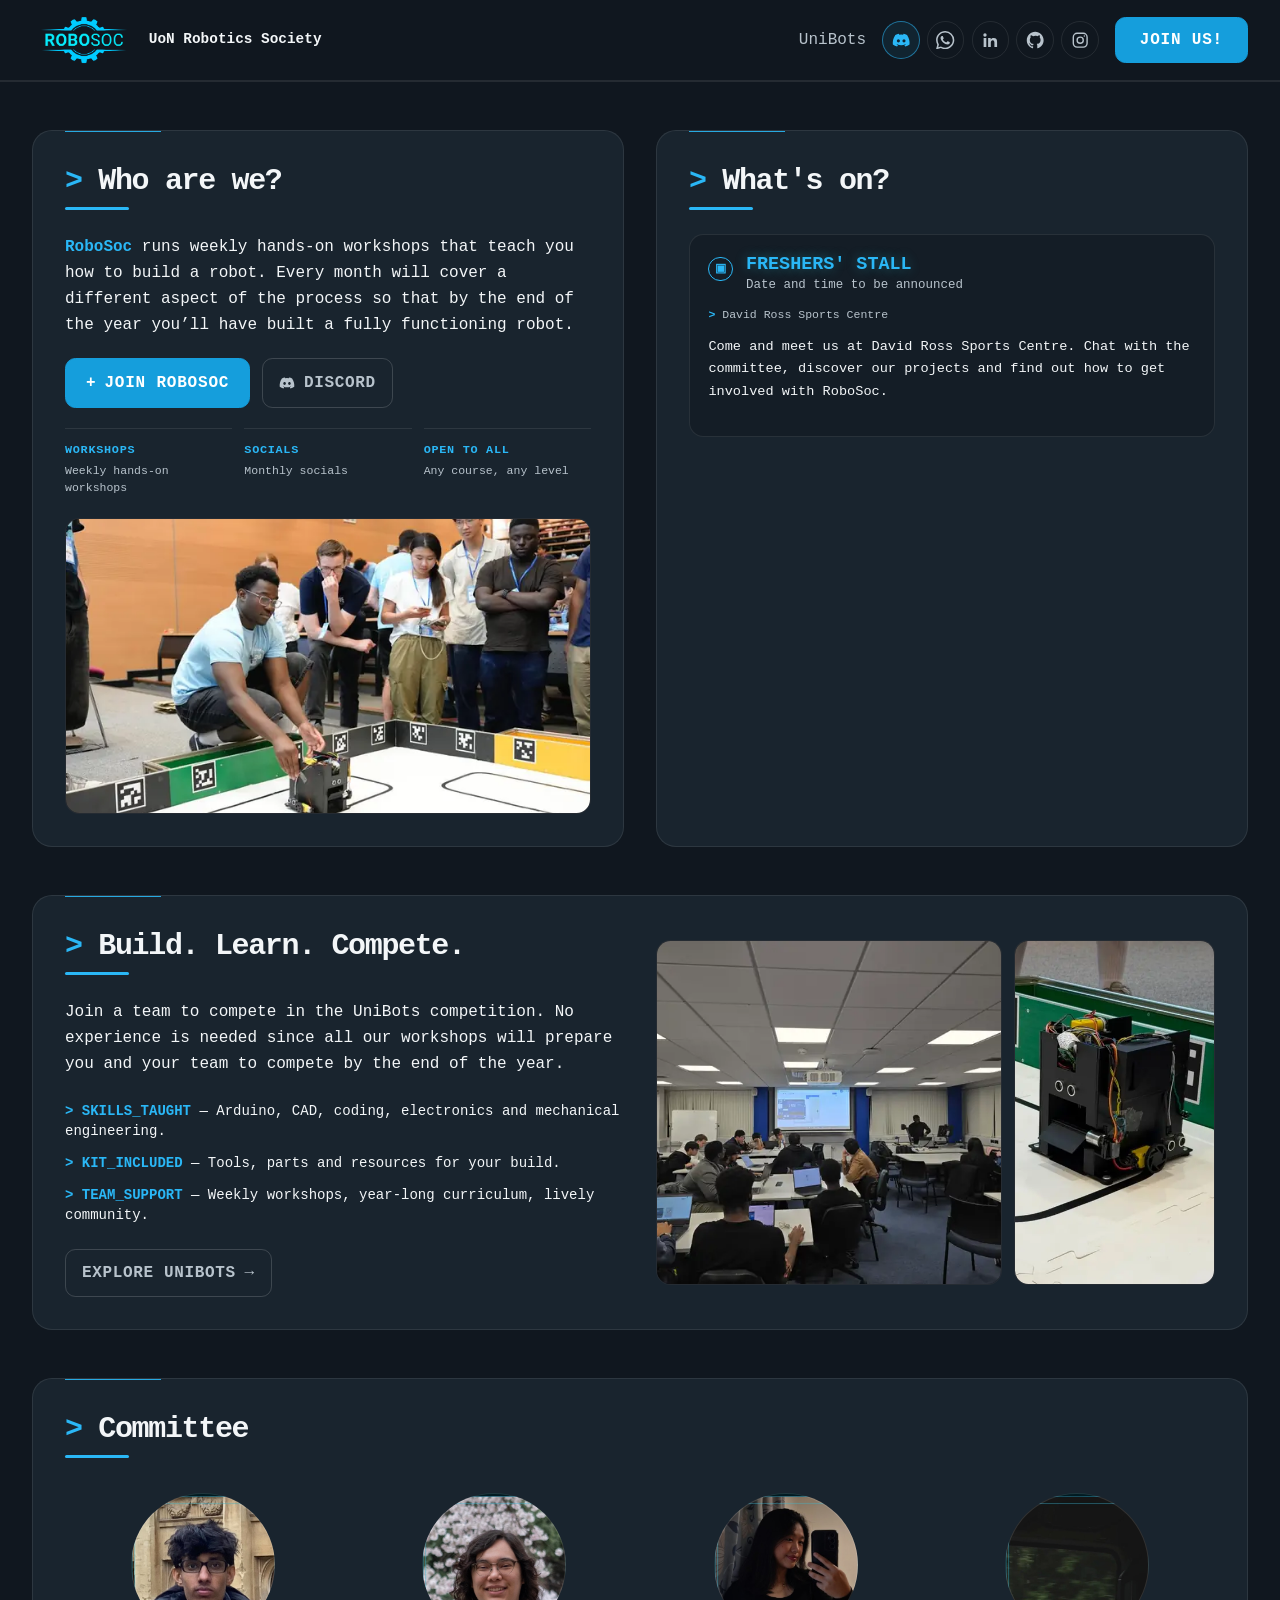
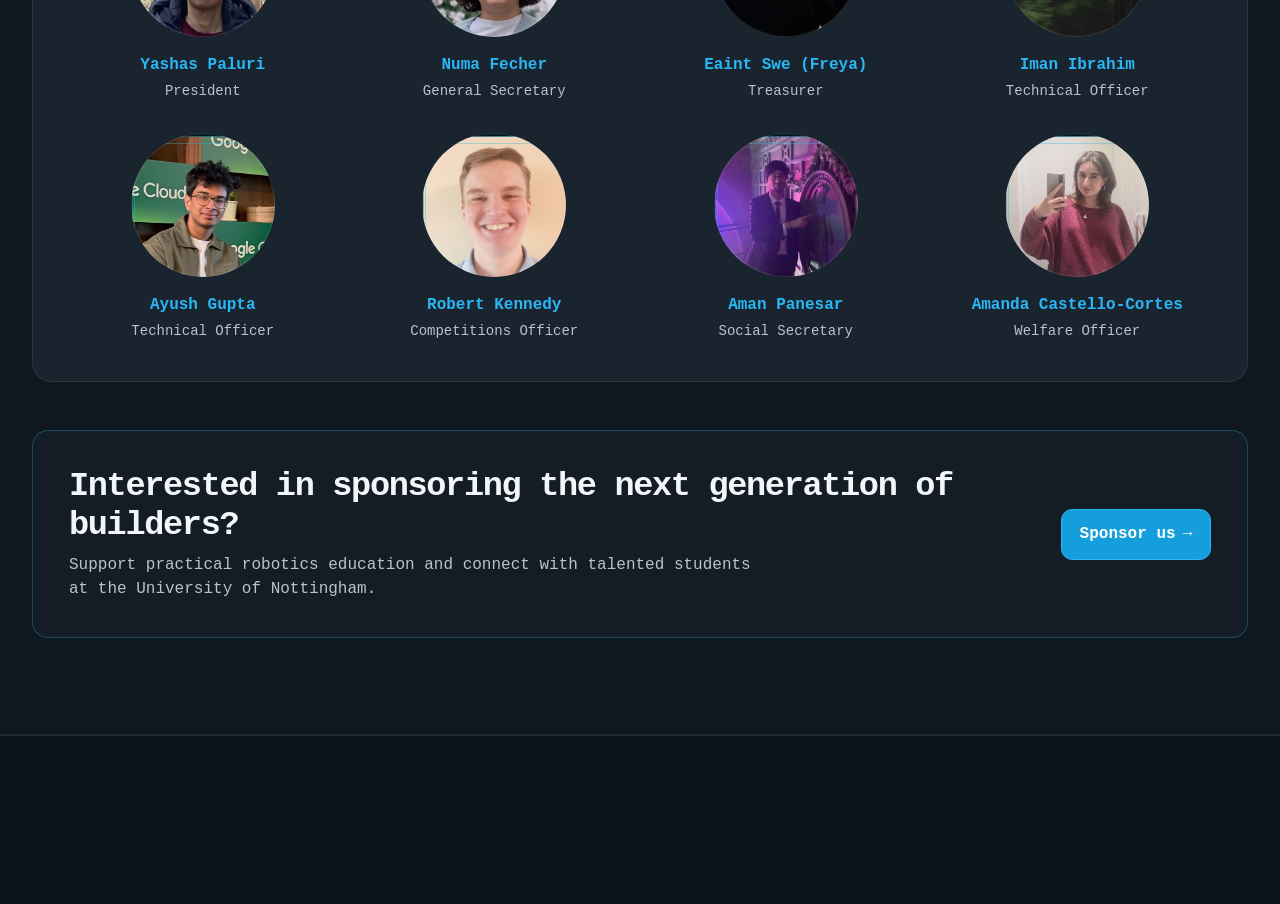
==== commit 6639b7ff: "Fix WhatsApp icon" ====
--- a/index.html
+++ b/index.html
@@ -1437,7 +1437,7 @@
                 <a href="unibots.html" class="nav-link" data-nav="unibots">UniBots</a>
                 <div class="header-socials" aria-label="RoboSoc social links">
                     <a class="social-icon social-icon--primary" href="https://discord.gg/pT8Kv5G4Uf" target="_blank" rel="noopener" aria-label="Discord (primary community)"><svg viewBox="0 0 24 24" aria-hidden="true"><path d="M19.636 5.066A18 18 0 0 0 15.097 3.67c-.215.383-.409.778-.582 1.182a17 17 0 0 0-5.036 0A12 12 0 0 0 8.897 3.67 18 18 0 0 0 4.355 5.07C1.483 9.32.704 13.464 1.093 17.549a20 20 0 0 0 5.567 2.795c.451-.606.85-1.25 1.192-1.923a12 12 0 0 1-1.877-.896l.46-.346a13 13 0 0 0 11.13 0l.46.346c-.599.354-1.228.655-1.881.898.343.673.742 1.316 1.192 1.921a20 20 0 0 0 5.57-2.793c.457-4.738-.78-8.844-3.27-12.485M8.345 15.037c-1.085 0-1.981-.985-1.981-2.196s.865-2.205 1.978-2.205 2.002.994 1.983 2.205-.874 2.196-1.98 2.196m7.31 0c-1.087 0-1.98-.985-1.98-2.196s.865-2.205 1.98-2.205 1.996.994 1.977 2.205-.872 2.196-1.977 2.196"/></svg></a>
-                    <a class="social-icon" href="https://chat.whatsapp.com/CIVoRgM0yKe0W280iibwoX" target="_blank" rel="noopener" aria-label="WhatsApp"><svg class="social-outline-icon" viewBox="0 0 24 24" aria-hidden="true"><path d="M20.5 11.5a8.5 8.5 0 0 1-12.6 7.4L3 20.5l1.6-4.7a8.5 8.5 0 1 1 15.9-4.3Z"/><path d="M8.2 7.4c.6 4.6 3.8 7.8 8.4 8.4l1.3-1.4 2 1c-.3 2-1.5 3.1-3.5 3.1A10.9 10.9 0 0 1 5.5 7.6c0-2 1.1-3.2 3.1-3.5l1 2-1.4 1.3Z"/></svg></a>
+                    <a class="social-icon" href="https://chat.whatsapp.com/CIVoRgM0yKe0W280iibwoX" target="_blank" rel="noopener" aria-label="WhatsApp"><svg viewBox="0 0 16 16" aria-hidden="true"><path d="M13.601 2.326A7.85 7.85 0 0 0 7.994 0C3.627 0 .068 3.558.064 7.926c0 1.399.366 2.76 1.057 3.965L0 16l4.204-1.102a7.9 7.9 0 0 0 3.79.965h.004c4.368 0 7.926-3.558 7.93-7.93A7.9 7.9 0 0 0 13.6 2.326zM7.994 14.521a6.6 6.6 0 0 1-3.356-.92l-.24-.144-2.494.654.666-2.433-.156-.251a6.56 6.56 0 0 1-1.007-3.505c0-3.626 2.957-6.584 6.591-6.584a6.56 6.56 0 0 1 4.66 1.931 6.56 6.56 0 0 1 1.928 4.66c-.004 3.639-2.961 6.592-6.592 6.592m3.615-4.934c-.197-.099-1.17-.578-1.353-.646-.182-.065-.315-.099-.445.099-.133.197-.513.646-.627.775-.114.133-.232.148-.43.05-.197-.1-.836-.308-1.592-.985-.59-.525-.985-1.175-1.103-1.372-.114-.198-.011-.304.088-.403.087-.088.197-.232.296-.346.1-.114.133-.198.198-.33.065-.134.034-.248-.015-.347-.05-.099-.445-1.076-.612-1.47-.16-.389-.323-.335-.445-.34-.114-.007-.247-.007-.38-.007a.73.73 0 0 0-.529.247c-.182.198-.691.677-.691 1.654s.71 1.916.81 2.049c.098.133 1.394 2.132 3.383 2.992.47.205.84.326 1.129.418.475.152.904.129 1.246.08.38-.058 1.171-.48 1.338-.943.164-.464.164-.86.114-.943-.049-.084-.182-.133-.38-.232"/></svg></a>
                     <a class="social-icon" href="https://www.linkedin.com/company/uon-robotics-society-uk" target="_blank" rel="noopener" aria-label="LinkedIn"><svg viewBox="0 0 24 24" aria-hidden="true"><path d="M9.292 9.292h3.31v1.687h.036c.505-.91 1.995-1.834 3.838-1.834C20.013 9.145 21 11.023 21 14.502V21h-3.512v-5.858c0-1.557-.622-2.923-2.076-2.923-1.766 0-2.608 1.195-2.608 3.157V21H9.292zM3.438 21H6.95V9.292H3.438zM7.39 5.194a2.195 2.195 0 1 1-4.39 0 2.195 2.195 0 0 1 4.39 0"/></svg></a>
                     <a class="social-icon" href="https://github.com/Robotics-Society-UoN" target="_blank" rel="noopener" aria-label="GitHub"><svg viewBox="0 0 24 24" aria-hidden="true"><path d="M12.009 1C5.92 1 1 5.958 1 12.091c0 4.903 3.153 9.053 7.528 10.521.547.11.747-.238.747-.532 0-.257-.018-1.138-.018-2.057-3.063.661-3.7-1.322-3.7-1.322-.492-1.285-1.222-1.616-1.222-1.616-1.002-.679.073-.679.073-.679 1.112.074 1.696 1.139 1.696 1.139.984 1.689 2.57 1.211 3.207.918.091-.717.383-1.212.693-1.488-2.442-.257-5.012-1.212-5.012-5.472 0-1.212.437-2.203 1.13-2.974-.11-.276-.492-1.414.11-2.938 0 0 .929-.294 3.025 1.138A10.5 10.5 0 0 1 12.009 6.36c.93 0 1.877.129 2.752.368 2.096-1.432 3.026-1.138 3.026-1.138.602 1.524.219 2.662.11 2.938.71.77 1.129 1.762 1.129 2.974 0 4.26-2.57 5.197-5.03 5.472.4.349.747 1.01.747 2.057 0 1.487-.018 2.68-.018 3.047 0 .294.2.643.747.533C19.847 21.143 23 16.994 23 12.09 23.018 5.958 18.079 1 12.009 1"/></svg></a>
                     <a class="social-icon" href="https://www.instagram.com/uon_robotics_society/" target="_blank" rel="noopener" aria-label="Instagram"><svg class="social-outline-icon" viewBox="0 0 24 24" aria-hidden="true"><rect x="3" y="3" width="18" height="18" rx="5"/><circle cx="12" cy="12" r="4"/><circle class="icon-fill" cx="17.4" cy="6.6" r="1"/></svg></a>
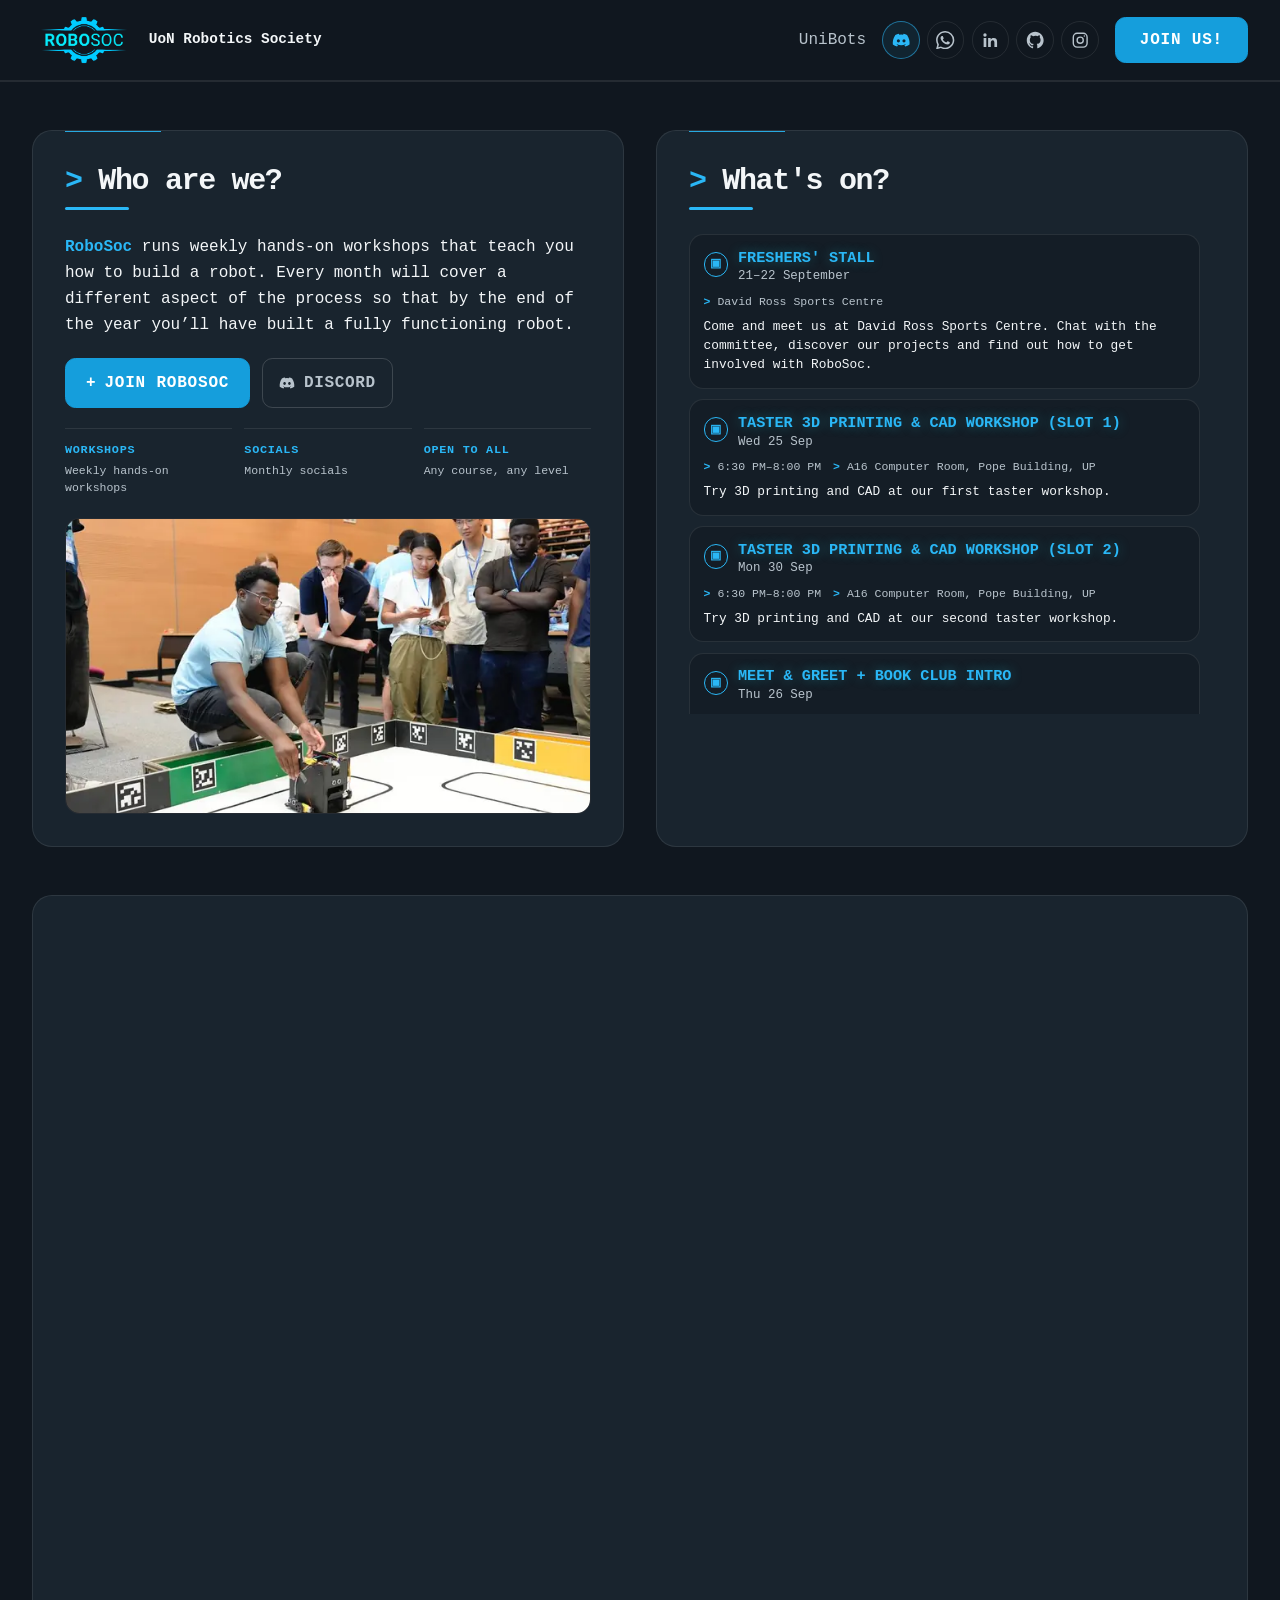
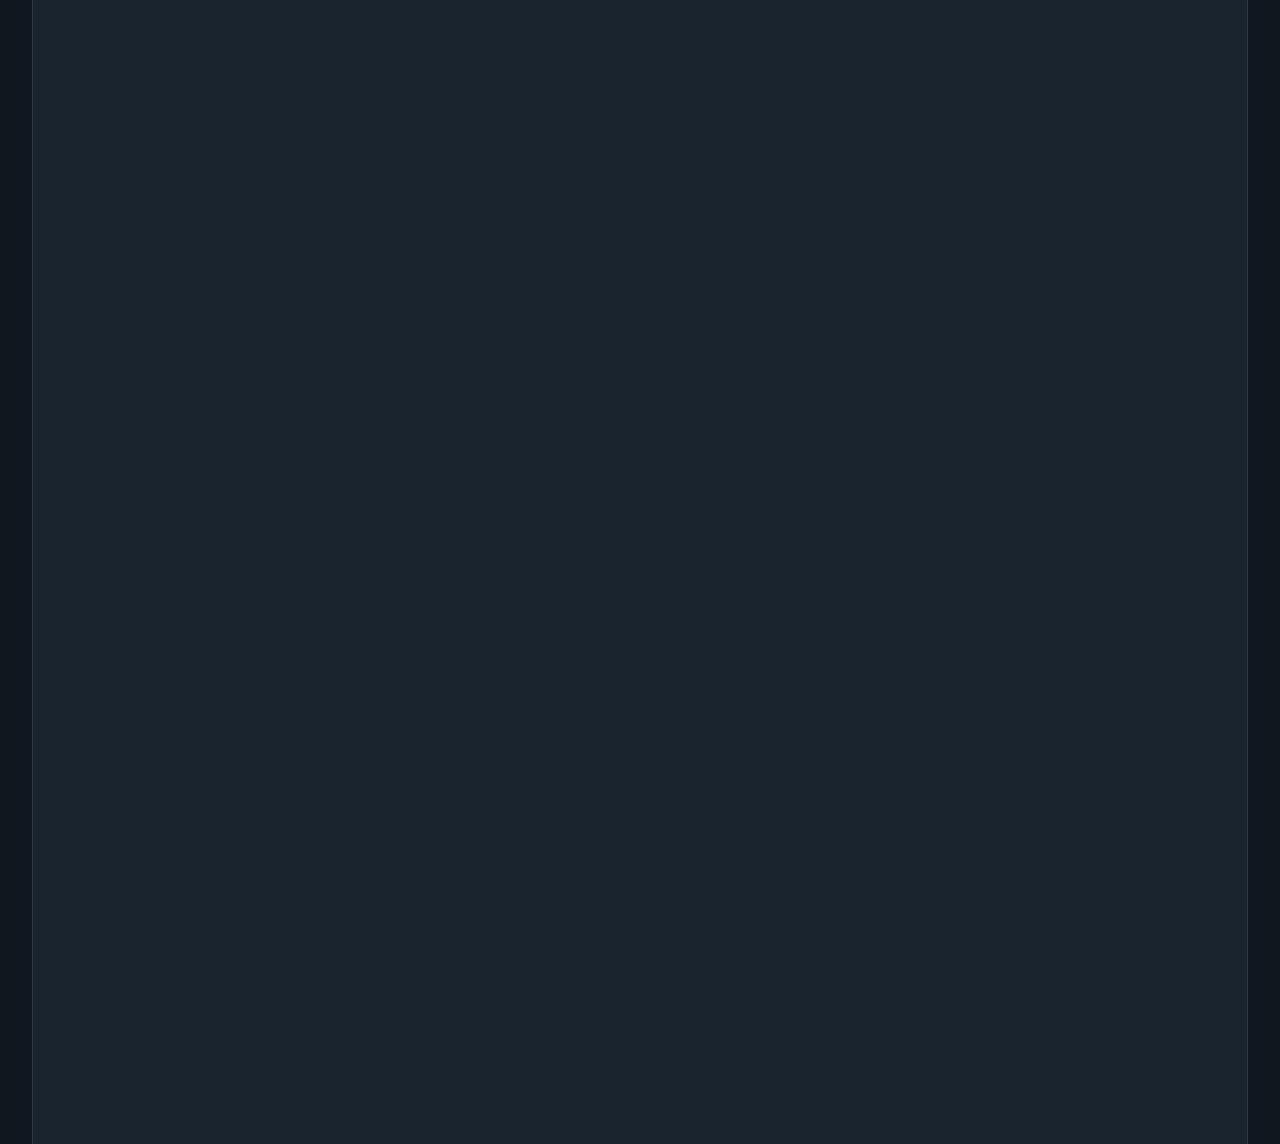
==== commit 7c74489f: "Update committee portraits and add scrollable event listings" ====
--- a/index.html
+++ b/index.html
@@ -6,7 +6,9 @@
 <title>ROBO &gt; SOC | University Robotics Society</title>
 <meta name="description" content="University of Nottingham Robotics Society: workshops, robotics projects and the UniBots competition, open to every student.">
 <link rel="icon" href="assets/robosoc-logo-transparent.png" type="image/png">
-<style data-tailwind-utilities>*,:after,:before{--tw-border-spacing-x:0;--tw-border-spacing-y:0;--tw-translate-x:0;--tw-translate-y:0;--tw-rotate:0;--tw-skew-x:0;--tw-skew-y:0;--tw-scale-x:1;--tw-scale-y:1;--tw-pan-x: ;--tw-pan-y: ;--tw-pinch-zoom: ;--tw-scroll-snap-strictness:proximity;--tw-gradient-from-position: ;--tw-gradient-via-position: ;--tw-gradient-to-position: ;--tw-ordinal: ;--tw-slashed-zero: ;--tw-numeric-figure: ;--tw-numeric-spacing: ;--tw-numeric-fraction: ;--tw-ring-inset: ;--tw-ring-offset-width:0px;--tw-ring-offset-color:#fff;--tw-ring-color:rgba(59,130,246,.5);--tw-ring-offset-shadow:0 0 #0000;--tw-ring-shadow:0 0 #0000;--tw-shadow:0 0 #0000;--tw-shadow-colored:0 0 #0000;--tw-blur: ;--tw-brightness: ;--tw-contrast: ;--tw-grayscale: ;--tw-hue-rotate: ;--tw-invert: ;--tw-saturate: ;--tw-sepia: ;--tw-drop-shadow: ;--tw-backdrop-blur: ;--tw-backdrop-brightness: ;--tw-backdrop-contrast: ;--tw-backdrop-grayscale: ;--tw-backdrop-hue-rotate: ;--tw-backdrop-invert: ;--tw-backdrop-opacity: ;--tw-backdrop-saturate: ;--tw-backdrop-sepia: ;--tw-contain-size: ;--tw-contain-layout: ;--tw-contain-paint: ;--tw-contain-style: }::backdrop{--tw-border-spacing-x:0;--tw-border-spacing-y:0;--tw-translate-x:0;--tw-translate-y:0;--tw-rotate:0;--tw-skew-x:0;--tw-skew-y:0;--tw-scale-x:1;--tw-scale-y:1;--tw-pan-x: ;--tw-pan-y: ;--tw-pinch-zoom: ;--tw-scroll-snap-strictness:proximity;--tw-gradient-from-position: ;--tw-gradient-via-position: ;--tw-gradient-to-position: ;--tw-ordinal: ;--tw-slashed-zero: ;--tw-numeric-figure: ;--tw-numeric-spacing: ;--tw-numeric-fraction: ;--tw-ring-inset: ;--tw-ring-offset-width:0px;--tw-ring-offset-color:#fff;--tw-ring-color:rgba(59,130,246,.5);--tw-ring-offset-shadow:0 0 #0000;--tw-ring-shadow:0 0 #0000;--tw-shadow:0 0 #0000;--tw-shadow-colored:0 0 #0000;--tw-blur: ;--tw-brightness: ;--tw-contrast: ;--tw-grayscale: ;--tw-hue-rotate: ;--tw-invert: ;--tw-saturate: ;--tw-sepia: ;--tw-drop-shadow: ;--tw-backdrop-blur: ;--tw-backdrop-brightness: ;--tw-backdrop-contrast: ;--tw-backdrop-grayscale: ;--tw-backdrop-hue-rotate: ;--tw-backdrop-invert: ;--tw-backdrop-opacity: ;--tw-backdrop-saturate: ;--tw-backdrop-sepia: ;--tw-contain-size: ;--tw-contain-layout: ;--tw-contain-paint: ;--tw-contain-style: }/*! tailwindcss v3.4.17 | MIT License | https://tailwindcss.com*/*,:after,:before{box-sizing:border-box;border:0 solid #e5e7eb}:after,:before{--tw-content:""}:host,html{line-height:1.5;-webkit-text-size-adjust:100%;-moz-tab-size:4;-o-tab-size:4;tab-size:4;font-family:ui-sans-serif,system-ui,sans-serif,Apple Color Emoji,Segoe UI Emoji,Segoe UI Symbol,Noto Color Emoji;font-feature-settings:normal;font-variation-settings:normal;-webkit-tap-highlight-color:transparent}body{margin:0;line-height:inherit}hr{height:0;color:inherit;border-top-width:1px}abbr:where([title]){-webkit-text-decoration:underline dotted;text-decoration:underline dotted}h1,h2,h3,h4,h5,h6{font-size:inherit;font-weight:inherit}a{color:inherit;text-decoration:inherit}b,strong{font-weight:bolder}code,kbd,pre,samp{font-family:ui-monospace,SFMono-Regular,Menlo,Monaco,Consolas,Liberation Mono,Courier New,monospace;font-feature-settings:normal;font-variation-settings:normal;font-size:1em}small{font-size:80%}sub,sup{font-size:75%;line-height:0;position:relative;vertical-align:baseline}sub{bottom:-.25em}sup{top:-.5em}table{text-indent:0;border-color:inherit;border-collapse:collapse}button,input,optgroup,select,textarea{font-family:inherit;font-feature-settings:inherit;font-variation-settings:inherit;font-size:100%;font-weight:inherit;line-height:inherit;letter-spacing:inherit;color:inherit;margin:0;padding:0}button,select{text-transform:none}button,input:where([type=button]),input:where([type=reset]),input:where([type=submit]){-webkit-appearance:button;background-color:transparent;background-image:none}:-moz-focusring{outline:auto}:-moz-ui-invalid{box-shadow:none}progress{vertical-align:baseline}::-webkit-inner-spin-button,::-webkit-outer-spin-button{height:auto}[type=search]{-webkit-appearance:textfield;outline-offset:-2px}::-webkit-search-decoration{-webkit-appearance:none}::-webkit-file-upload-button{-webkit-appearance:button;font:inherit}summary{display:list-item}blockquote,dd,dl,figure,h1,h2,h3,h4,h5,h6,hr,p,pre{margin:0}fieldset{margin:0}fieldset,legend{padding:0}menu,ol,ul{list-style:none;margin:0;padding:0}dialog{padding:0}textarea{resize:vertical}input::-moz-placeholder,textarea::-moz-placeholder{opacity:1;color:#9ca3af}input::placeholder,textarea::placeholder{opacity:1;color:#9ca3af}[role=button],button{cursor:pointer}:disabled{cursor:default}audio,canvas,embed,iframe,img,object,svg,video{display:block;vertical-align:middle}img,video{max-width:100%;height:auto}[hidden]:where(:not([hidden=until-found])){display:none}.absolute{position:absolute}.relative{position:relative}.sticky{position:sticky}.top-0{top:0}.isolate{isolation:isolate}.z-50{z-index:50}.mx-auto{margin-left:auto;margin-right:auto}.mb-1{margin-bottom:.25rem}.mb-12{margin-bottom:3rem}.mb-3{margin-bottom:.75rem}.mb-4{margin-bottom:1rem}.mb-6{margin-bottom:1.5rem}.mb-8{margin-bottom:2rem}.mt-12{margin-top:3rem}.mt-2{margin-top:.5rem}.block{display:block}.inline{display:inline}.flex{display:flex}.inline-flex{display:inline-flex}.table{display:table}.grid{display:grid}.hidden{display:none}.aspect-video{aspect-ratio:16/9}.h-0{height:0}.h-0\.5{height:.125rem}.h-20{height:5rem}.h-full{height:100%}.w-16{width:4rem}.w-full{width:100%}.max-w-7xl{max-width:80rem}.transform{transform:translate(var(--tw-translate-x),var(--tw-translate-y)) rotate(var(--tw-rotate)) skewX(var(--tw-skew-x)) skewY(var(--tw-skew-y)) scaleX(var(--tw-scale-x)) scaleY(var(--tw-scale-y))}.flex-col{flex-direction:column}.flex-wrap{flex-wrap:wrap}.items-start{align-items:flex-start}.items-end{align-items:flex-end}.items-center{align-items:center}.justify-center{justify-content:center}.justify-between{justify-content:space-between}.gap-1{gap:.25rem}.gap-2{gap:.5rem}.gap-4{gap:1rem}.gap-8{gap:2rem}.space-y-2>:not([hidden])~:not([hidden]){--tw-space-y-reverse:0;margin-top:calc(.5rem*(1 - var(--tw-space-y-reverse)));margin-bottom:calc(.5rem*var(--tw-space-y-reverse))}.space-y-3>:not([hidden])~:not([hidden]){--tw-space-y-reverse:0;margin-top:calc(.75rem*(1 - var(--tw-space-y-reverse)));margin-bottom:calc(.75rem*var(--tw-space-y-reverse))}.space-y-4>:not([hidden])~:not([hidden]){--tw-space-y-reverse:0;margin-top:calc(1rem*(1 - var(--tw-space-y-reverse)));margin-bottom:calc(1rem*var(--tw-space-y-reverse))}.overflow-hidden{overflow:hidden}.whitespace-nowrap{white-space:nowrap}.text-wrap{text-wrap:wrap}.rounded{border-radius:.25rem}.border{border-width:1px}.border-b-2{border-bottom-width:2px}.border-t{border-top-width:1px}.border-t-2{border-top-width:2px}.border-\[\#1B3442\]{--tw-border-opacity:1;border-color:rgb(27 52 66/var(--tw-border-opacity,1))}.bg-\[\#08141A\]{--tw-bg-opacity:1;background-color:rgb(8 20 26/var(--tw-bg-opacity,1))}.bg-\[\#11232E\]{--tw-bg-opacity:1;background-color:rgb(17 35 46/var(--tw-bg-opacity,1))}.bg-\[\#19C8E2\]{--tw-bg-opacity:1;background-color:rgb(25 200 226/var(--tw-bg-opacity,1))}.object-cover{-o-object-fit:cover;object-fit:cover}.p-2{padding:.5rem}.p-5{padding:1.25rem}.p-6{padding:1.5rem}.p-8{padding:2rem}.px-4{padding-left:1rem;padding-right:1rem}.px-5{padding-left:1.25rem;padding-right:1.25rem}.px-6{padding-left:1.5rem;padding-right:1.5rem}.py-2\.5{padding-top:.625rem;padding-bottom:.625rem}.py-3{padding-top:.75rem;padding-bottom:.75rem}.py-8{padding-top:2rem;padding-bottom:2rem}.pt-6{padding-top:1.5rem}.text-center{text-align:center}.text-2xl{font-size:1.5rem;line-height:2rem}.text-sm{font-size:.875rem;line-height:1.25rem}.text-xs{font-size:.75rem;line-height:1rem}.font-bold{font-weight:700}.uppercase{text-transform:uppercase}.leading-relaxed{line-height:1.625}.text-\[\#19C8E2\]{--tw-text-opacity:1;color:rgb(25 200 226/var(--tw-text-opacity,1))}.text-\[\#5A7A86\]{--tw-text-opacity:1;color:rgb(90 122 134/var(--tw-text-opacity,1))}.text-\[\#7FA3B0\]{--tw-text-opacity:1;color:rgb(127 163 176/var(--tw-text-opacity,1))}.text-\[\#D6EEF4\]{--tw-text-opacity:1;color:rgb(214 238 244/var(--tw-text-opacity,1))}.underline{text-decoration-line:underline}.outline{outline-style:solid}.blur{--tw-blur:blur(8px)}.blur,.filter{filter:var(--tw-blur) var(--tw-brightness) var(--tw-contrast) var(--tw-grayscale) var(--tw-hue-rotate) var(--tw-invert) var(--tw-saturate) var(--tw-sepia) var(--tw-drop-shadow)}.backdrop-filter{-webkit-backdrop-filter:var(--tw-backdrop-blur) var(--tw-backdrop-brightness) var(--tw-backdrop-contrast) var(--tw-backdrop-grayscale) var(--tw-backdrop-hue-rotate) var(--tw-backdrop-invert) var(--tw-backdrop-opacity) var(--tw-backdrop-saturate) var(--tw-backdrop-sepia);backdrop-filter:var(--tw-backdrop-blur) var(--tw-backdrop-brightness) var(--tw-backdrop-contrast) var(--tw-backdrop-grayscale) var(--tw-backdrop-hue-rotate) var(--tw-backdrop-invert) var(--tw-backdrop-opacity) var(--tw-backdrop-saturate) var(--tw-backdrop-sepia)}.transition{transition-property:color,background-color,border-color,text-decoration-color,fill,stroke,opacity,box-shadow,transform,filter,-webkit-backdrop-filter;transition-property:color,background-color,border-color,text-decoration-color,fill,stroke,opacity,box-shadow,transform,filter,backdrop-filter;transition-property:color,background-color,border-color,text-decoration-color,fill,stroke,opacity,box-shadow,transform,filter,backdrop-filter,-webkit-backdrop-filter;transition-timing-function:cubic-bezier(.4,0,.2,1);transition-duration:.15s}.hover\:bg-\[\#11232E\]:hover{--tw-bg-opacity:1;background-color:rgb(17 35 46/var(--tw-bg-opacity,1))}.hover\:text-\[\#19C8E2\]:hover{--tw-text-opacity:1;color:rgb(25 200 226/var(--tw-text-opacity,1))}@media (min-width:640px){.sm\:grid-cols-3{grid-template-columns:repeat(3,minmax(0,1fr))}.sm\:flex-row{flex-direction:row}.sm\:p-8{padding:2rem}.sm\:px-6{padding-left:1.5rem;padding-right:1.5rem}.sm\:text-3xl{font-size:1.875rem;line-height:2.25rem}}@media (min-width:768px){.md\:flex{display:flex}.md\:hidden{display:none}}@media (min-width:1024px){.lg\:grid-cols-2{grid-template-columns:repeat(2,minmax(0,1fr))}.lg\:px-8{padding-left:2rem;padding-right:2rem}.lg\:py-12{padding-top:3rem;padding-bottom:3rem}}</style>
+<style data-tailwind-utilities>*,:after,:before{--tw-border-spacing-x:0;--tw-border-spacing-y:0;--tw-translate-x:0;--tw-translate-y:0;--tw-rotate:0;--tw-skew-x:0;--tw-skew-y:0;--tw-scale-x:1;--tw-scale-y:1;--tw-pan-x: ;--tw-pan-y: ;--tw-pinch-zoom: ;--tw-scroll-snap-strictness:proximity;--tw-gradient-from-position: ;--tw-gradient-via-position: ;--tw-gradient-to-position: ;--tw-ordinal: ;--tw-slashed-zero: ;--tw-numeric-figure: ;--tw-numeric-spacing: ;--tw-numeric-fraction: ;--tw-ring-inset: ;--tw-ring-offset-width:0px;--tw-ring-offset-color:#fff;--tw-ring-color:rgba(59,130,246,.5);--tw-ring-offset-shadow:0 0 #0000;--tw-ring-shadow:0 0 #0000;--tw-shadow:0 0 #0000;--tw-shadow-colored:0 0 #0000;--tw-blur: ;--tw-brightness: ;--tw-contrast: ;--tw-grayscale: ;--tw-hue-rotate: ;--tw-invert: ;--tw-saturate: ;--tw-sepia: ;--tw-drop-shadow: ;--tw-backdrop-blur: ;--tw-backdrop-brightness: ;--tw-backdrop-contrast: ;--tw-backdrop-grayscale: ;--tw-backdrop-hue-rotate: ;--tw-backdrop-invert: ;--tw-backdrop-opacity: ;--tw-backdrop-saturate: ;--tw-backdrop-sepia: ;--tw-contain-size: ;--tw-contain-layout: ;--tw-contain-paint: ;--tw-contain-style: }::backdrop{--tw-border-spacing-x:0;--tw-border-spacing-y:0;--tw-translate-x:0;--tw-translate-y:0;--tw-rotate:0;--tw-skew-x:0;--tw-skew-y:0;--tw-scale-x:1;--tw-scale-y:1;--tw-pan-x: ;--tw-pan-y: ;--tw-pinch-zoom: ;--tw-scroll-snap-strictness:proximity;--tw-gradient-from-position: ;--tw-gradient-via-position: ;--tw-gradient-to-position: ;--tw-ordinal: ;--tw-slashed-zero: ;--tw-numeric-figure: ;--tw-numeric-spacing: ;--tw-numeric-fraction: ;--tw-ring-inset: ;--tw-ring-offset-width:0px;--tw-ring-offset-color:#fff;--tw-ring-color:rgba(59,130,246,.5);--tw-ring-offset-shadow:0 0 #0000;--tw-ring-shadow:0 0 #0000;--tw-shadow:0 0 #0000;--tw-shadow-colored:0 0 #0000;--tw-blur: ;--tw-brightness: ;--tw-contrast: ;--tw-grayscale: ;--tw-hue-rotate: ;--tw-invert: ;--tw-saturate: ;--tw-sepia: ;--tw-drop-shadow: ;--tw-backdrop-blur: ;--tw-backdrop-brightness: ;--tw-backdrop-contrast: ;--tw-backdrop-grayscale: ;--tw-backdrop-hue-rotate: ;--tw-backdrop-invert: ;--tw-backdrop-opacity: ;--tw-backdrop-saturate: ;--tw-backdrop-sepia: ;--tw-contain-size: ;--tw-contain-layout: ;--tw-contain-paint: ;--tw-contain-style: }/*! tailwindcss v3.4.17 | MIT License | https://tailwindcss.com*/*,:after,:before{box-sizing:border-box;border:0 solid #e5e7eb}:after,:before{--tw-content:""}:host,html{line-height:1.5;-webkit-text-size-adjust:100%;-moz-tab-size:4;-o-tab-size:4;tab-size:4;font-family:ui-sans-serif,system-ui,sans-serif,Apple Color Emoji,Segoe UI Emoji,Segoe UI Symbol,Noto Color Emoji;font-feature-settings:normal;font-variation-settings:normal;-webkit-tap-highlight-color:transparent}body{margin:0;line-height:inherit}hr{height:0;color:inherit;border-top-width:1px}abbr:where([title]){-webkit-text-decoration:underline dotted;text-decoration:underline dotted}h1,h2,h3,h4,h5,h6{font-size:inherit;font-weight:inherit}a{color:inherit;text-decoration:inherit}b,strong{font-weight:bolder}code,kbd,pre,samp{font-family:ui-monospace,SFMono-Regular,Menlo,Monaco,Consolas,Liberation Mono,Courier New,monospace;font-feature-settings:normal;font-variation-settings:normal;font-size:1em}small{font-size:80%}sub,sup{font-size:75%;line-height:0;position:relative;vertical-align:baseline}sub{bottom:-.25em}sup{top:-.5em}table{text-indent:0;border-color:inherit;border-collapse:collapse}button,input,optgroup,select,textarea{font-family:inherit;font-feature-settings:inherit;font-variation-settings:inherit;font-size:100%;font-weight:inherit;line-height:inherit;letter-spacing:inherit;color:inherit;margin:0;padding:0}button,select{text-transform:none}button,input:where([type=button]),input:where([type=reset]),input:where([type=submit]){-webkit-appearance:button;background-color:transparent;background-image:none}:-moz-focusring{outline:auto}:-moz-ui-invalid{box-shadow:none}progress{vertical-align:baseline}::-webkit-inner-spin-button,::-webkit-outer-spin-button{height:auto}[type=search]{-webkit-appearance:textfield;outline-offset:-2px}::-webkit-search-decoration{-webkit-appearance:none}::-webkit-file-upload-button{-webkit-appearance:button;font:inherit}summary{display:list-item}blockquote,dd,dl,figure,h1,h2,h3,h4,h5,h6,hr,p,pre{margin:0}fieldset{margin:0}fieldset,legend{padding:0}menu,ol,ul{list-style:none;margin:0;padding:0}dialog{padding:0}textarea{resize:vertical}input::-moz-placeholder,textarea::-moz-placeholder{opacity:1;color:#9ca3af}input::placeholder,textarea::placeholder{opacity:1;color:#9ca3af}[role=button],button{cursor:pointer}:disabled{cursor:default}audio,canvas,embed,iframe,img,object,svg,video{display:block;vertical-align:middle}img,video{max-width:100%;height:auto}[hidden]:where(:not([hidden=until-found])){display:none}.absolute{position:absolute}.relative{position:relative}.sticky{position:sticky}.top-0{top:0}.isolate{isolation:isolate}.z-50{z-index:50}.mx-auto{margin-left:auto;margin-right:auto}.mb-1{margin-bottom:.25rem}.mb-12{margin-bottom:3rem}.mb-3{margin-bottom:.75rem}.mb-4{margin-bottom:1rem}.mb-6{margin-bottom:1.5rem}.mb-8{margin-bottom:2rem}.mt-12{margin-top:3rem}.mt-2{margin-top:.5rem}.block{display:block}.inline{display:inline}.flex{display:flex}.inline-flex{display:inline-flex}.table{display:table}.grid{display:grid}.hidden{display:none}.aspect-video{aspect-ratio:16/9}.h-0{height:0}.h-0\.5{height:.125rem}.h-20{height:5rem}.h-full{height:100%}.w-16{width:4rem}.w-full{width:100%}.max-w-7xl{max-width:80rem}.transform{transform:translate(var(--tw-translate-x),var(--tw-translate-y)) rotate(var(--tw-rotate)) skewX(var(--tw-skew-x)) skewY(var(--tw-skew-y)) scaleX(var(--tw-scale-x)) scaleY(var(--tw-scale-y))}.flex-col{flex-direction:column}.flex-wrap{flex-wrap:wrap}.items-start{align-items:flex-start}.items-end{align-items:flex-end}.items-center{align-items:center}.justify-center{justify-content:center}.justify-between{justify-content:space-between}.gap-1{gap:.25rem}.gap-2{gap:.5rem}.gap-4{gap:1rem}.gap-8{gap:2rem}.space-y-2>:not([hidden])~:not([hidden]){--tw-space-y-reverse:0;margin-top:calc(.5rem*(1 - var(--tw-space-y-reverse)));margin-bottom:calc(.5rem*var(--tw-space-y-reverse))}.space-y-3>:not([hidden])~:not([hidden]){--tw-space-y-reverse:0;margin-top:calc(.75rem*(1 - var(--tw-space-y-reverse)));margin-bottom:calc(.75rem*var(--tw-space-y-reverse))}.space-y-4>:not([hidden])~:not([hidden]){--tw-space-y-reverse:0;margin-top:calc(1rem*(1 - var(--tw-space-y-reverse)));margin-bottom:calc(1rem*var(--tw-space-y-reverse))}.overflow-hidden{overflow:hidden}.whitespace-nowrap{white-space:nowrap}.text-wrap{text-wrap:wrap}.rounded{border-radius:.25rem}.border{border-width:1px}.border-b-2{border-bottom-width:2px}.border-t{border-top-width:1px}.border-t-2{border-top-width:2px}.border-\[\#1B3442\]{--tw-border-opacity:1;border-color:rgb(27 52 66/var(--tw-border-opacity,1))}.bg-\[\#08141A\]{--tw-bg-opacity:1;background-color:rgb(8 20 26/var(--tw-bg-opacity,1))}.bg-\[\#11232E\]{--tw-bg-opacity:1;background-color:rgb(17 35 46/var(--tw-bg-opacity,1))}.bg-\[\#19C8E2\]{--tw-bg-opacity:1;background-color:rgb(25 200 226/var(--tw-bg-opacity,1))}.object-cover{-o-object-fit:cover;object-fit:cover}.p-2{padding:.5rem}.p-5{padding:1.25rem}.p-6{padding:1.5rem}.p-8{padding:2rem}.px-4{padding-left:1rem;padding-right:1rem}.px-5{padding-left:1.25rem;padding-right:1.25rem}.px-6{padding-left:1.5rem;padding-right:1.5rem}.py-2\.5{padding-top:.625rem;padding-bottom:.625rem}.py-3{padding-top:.75rem;padding-bottom:.75rem}.py-8{padding-top:2rem;padding-bottom:2rem}.pt-6{padding-top:1.5rem}.text-center{text-align:center}.text-2xl{font-size:1.5rem;line-height:2rem}.text-sm{font-size:.875rem;line-height:1.25rem}.text-xs{font-size:.75rem;line-height:1rem}.font-bold{font-weight:700}.uppercase{text-transform:uppercase}.leading-relaxed{line-height:1.625}.text-\[\#19C8E2\]{--tw-text-opacity:1;color:rgb(25 200 226/var(--tw-text-opacity,1))}.text-\[\#5A7A86\]{--tw-text-opacity:1;color:rgb(90 122 134/var(--tw-text-opacity,1))}.text-\[\#7FA3B0\]{--tw-text-opacity:1;color:rgb(127 163 176/var(--tw-text-opacity,1))}.text-\[\#D6EEF4\]{--tw-text-opacity:1;color:rgb(214 238 244/var(--tw-text-opacity,1))}.underline{text-decoration-line:underline}.outline{outline-style:solid}.blur{--tw-blur:blur(8px)}.blur,.filter{filter:var(--tw-blur) var(--tw-brightness) var(--tw-contrast) var(--tw-grayscale) var(--tw-hue-rotate) var(--tw-invert) var(--tw-saturate) var(--tw-sepia) var(--tw-drop-shadow)}.backdrop-filter{-webkit-backdrop-filter:var(--tw-backdrop-blur) var(--tw-backdrop-brightness) var(--tw-backdrop-contrast) var(--tw-backdrop-grayscale) var(--tw-backdrop-hue-rotate) var(--tw-backdrop-invert) var(--tw-backdrop-opacity) var(--tw-backdrop-saturate) var(--tw-backdrop-sepia);backdrop-filter:var(--tw-backdrop-blur) var(--tw-backdrop-brightness) var(--tw-backdrop-contrast) var(--tw-backdrop-grayscale) var(--tw-backdrop-hue-rotate) var(--tw-backdrop-invert) var(--tw-backdrop-opacity) var(--tw-backdrop-saturate) var(--tw-backdrop-sepia)}.transition{transition-property:color,background-color,border-color,text-decoration-color,fill,stroke,opacity,box-shadow,transform,filter,-webkit-backdrop-filter;transition-property:color,background-color,border-color,text-decoration-color,fill,stroke,opacity,box-shadow,transform,filter,backdrop-filter;transition-property:color,background-color,border-color,text-decoration-color,fill,stroke,opacity,box-shadow,transform,filter,backdrop-filter,-webkit-backdrop-filter;transition-timing-function:cubic-bezier(.4,0,.2,1);transition-duration:.15s}.hover\:bg-\[\#11232E\]:hover{--tw-bg-opacity:1;background-color:rgb(17 35 46/var(--tw-bg-opacity,1))}.hover\:text-\[\#19C8E2\]:hover{--tw-text-opacity:1;color:rgb(25 200 226/var(--tw-text-opacity,1))}@media (min-width:640px){.sm\:grid-cols-3{grid-template-columns:repeat(3,minmax(0,1fr))}.sm\:flex-row{flex-direction:row}.sm\:p-8{padding:2rem}.sm\:px-6{padding-left:1.5rem;padding-right:1.5rem}.sm\:text-3xl{font-size:1.875rem;line-height:2.25rem}}@media (min-width:768px){.md\:flex{display:flex}.md\:hidden{display:none}}@media (min-width:1024px){.lg\:grid-cols-2{grid-template-columns:repeat(2,minmax(0,1fr))}.lg\:px-8{padding-left:2rem;padding-right:2rem}.lg\:py-12{padding-top:3rem;padding-bottom:3rem}}
+
+</style>
 <style>
     :root {
         --bg: #17262D;
@@ -1416,6 +1418,26 @@
     .sponsor-cta { grid-template-columns: 1fr; }
     .sponsor-cta__button { width: 100%; }
 }
+
+/* A bounded, keyboard-accessible list keeps both taster cards in view. */
+#calendar { min-width: 0; }
+#events-feed {
+    max-height: 30rem;
+    overflow-y: scroll;
+    scrollbar-gutter: stable;
+    padding-right: .45rem;
+    gap: .65rem;
+    align-content: start;
+}
+#events-feed::-webkit-scrollbar { width: 8px; }
+#events-feed::-webkit-scrollbar-track { background: var(--surface-deep); border-radius: 4px; }
+#events-feed::-webkit-scrollbar-thumb { background: var(--green); border-radius: 4px; }
+#events-feed:focus-visible { outline: 2px solid var(--green); outline-offset: 4px; }
+#events-feed .event-card { padding: .85rem; min-width: 0; }
+#events-feed .event-card__header { gap: .6rem; margin-bottom: .45rem; }
+#events-feed .event-card__title { font-size: .95rem; }
+#events-feed .event-card__meta { margin-bottom: .4rem; gap: .25rem .75rem; }
+#events-feed .event-card__summary { font-size: .8rem; line-height: 1.5; margin-bottom: 0; }
 
 </style>
 </head>
@@ -1510,18 +1532,56 @@
                 <div class="h-0.5 w-16 bg-[#19C8E2] mt-2"></div>
             </div>
             
-            <!-- Events are loaded from data/events.json. This card remains as an offline fallback. -->
-            <div id="events-feed" class="events-feed" aria-live="polite">
+            <!-- Keep this fallback in sync with data/events.json. -->
+            <div id="events-feed" class="events-feed" role="region" aria-label="Upcoming events" tabindex="0">
                 <article id="freshers-stall" class="event-card">
                     <div class="event-card__header">
                         <i class="fa-regular fa-calendar" aria-hidden="true"></i>
-                        <div>
-                            <h3 class="event-card__title">Freshers' Stall</h3>
-                            <p class="event-card__date">Date and time to be announced</p>
-                        </div>
+                        <div><h3 class="event-card__title">Freshers&#x27; Stall</h3><p class="event-card__date">21–22 September</p></div>
                     </div>
                     <div class="event-card__meta"><span>David Ross Sports Centre</span></div>
                     <p class="event-card__summary">Come and meet us at David Ross Sports Centre. Chat with the committee, discover our projects and find out how to get involved with RoboSoc.</p>
+                </article>
+                <article id="cad-workshop-slot-1" class="event-card">
+                    <div class="event-card__header">
+                        <i class="fa-regular fa-calendar" aria-hidden="true"></i>
+                        <div><h3 class="event-card__title">Taster 3D Printing &amp; CAD Workshop (Slot 1)</h3><p class="event-card__date">Wed 25 Sep</p></div>
+                    </div>
+                    <div class="event-card__meta"><span>6:30 PM–8:00 PM</span><span>A16 Computer Room, Pope Building, UP</span></div>
+                    <p class="event-card__summary">Try 3D printing and CAD at our first taster workshop.</p>
+                </article>
+                <article id="cad-workshop-slot-2" class="event-card">
+                    <div class="event-card__header">
+                        <i class="fa-regular fa-calendar" aria-hidden="true"></i>
+                        <div><h3 class="event-card__title">Taster 3D Printing &amp; CAD Workshop (Slot 2)</h3><p class="event-card__date">Mon 30 Sep</p></div>
+                    </div>
+                    <div class="event-card__meta"><span>6:30 PM–8:00 PM</span><span>A16 Computer Room, Pope Building, UP</span></div>
+                    <p class="event-card__summary">Try 3D printing and CAD at our second taster workshop.</p>
+                </article>
+
+                <article id="meet-greet-book-club" class="event-card">
+                    <div class="event-card__header">
+                        <i class="fa-regular fa-calendar" aria-hidden="true"></i>
+                        <div><h3 class="event-card__title">Meet &amp; Greet + Book Club Intro</h3><p class="event-card__date">Thu 26 Sep</p></div>
+                    </div>
+                    <div class="event-card__meta"><span>6:30 PM–7:30 PM</span><span>A17, Pope Building, UP</span></div>
+                    <p class="event-card__summary">Meet the society and discover our book club.</p>
+                </article>
+                <article id="movie-night-wall-e" class="event-card">
+                    <div class="event-card__header">
+                        <i class="fa-regular fa-calendar" aria-hidden="true"></i>
+                        <div><h3 class="event-card__title">Movie Night (Wall-E)</h3><p class="event-card__date">Fri 27 Sep</p></div>
+                    </div>
+                    <div class="event-card__meta"><span>7:00 PM–9:00 PM</span><span>B03, Monica Partridge, UP</span></div>
+                    <p class="event-card__summary">Join us for a screening of Wall-E.</p>
+                </article>
+                <article id="goose-fair-eeesoc" class="event-card">
+                    <div class="event-card__header">
+                        <i class="fa-regular fa-calendar" aria-hidden="true"></i>
+                        <div><h3 class="event-card__title">Goose Fair Trip with EEESoc</h3><p class="event-card__date">Thu 1 Oct</p></div>
+                    </div>
+                    <div class="event-card__meta"><span>6:30 PM–9:00 PM</span><span>Meet outside Mooch entrance</span></div>
+                    <p class="event-card__summary">Visit Goose Fair together with EEESoc.</p>
                 </article>
             </div>
             
@@ -1567,14 +1627,15 @@
         </div>
         
         <div id="committee-rail" class="committee-rail" role="list" aria-label="Committee members">
-            <div class="committee-member" role="listitem"><div class="committee-photo mb-4" data-photo="assets/yashas-paluri-2026.jpg" style="background-size:230% auto;background-position:88% 26%" role="img" aria-label="Yashas Paluri, RoboSoc President"></div><div class="terminal-text font-bold mb-1">Yashas Paluri</div><div class="text-sm text-[#7FA3B0]">President</div></div>
-            <div class="committee-member" role="listitem"><div class="committee-photo mb-4" data-photo="assets/numa-fecher-2026.jpg" style="background-size:230% auto;background-position:88% 26%" role="img" aria-label="Numa Fecher, RoboSoc General Secretary"></div><div class="terminal-text font-bold mb-1">Numa Fecher</div><div class="text-sm text-[#7FA3B0]">General Secretary</div></div>
-            <div class="committee-member" role="listitem"><div class="committee-photo mb-4" data-photo="assets/eaint-swe-2026.jpg" style="background-size:230% auto;background-position:88% 26%" role="img" aria-label="Eaint Swe (Freya), RoboSoc Treasurer"></div><div class="terminal-text font-bold mb-1">Eaint Swe (Freya)</div><div class="text-sm text-[#7FA3B0]">Treasurer</div></div>
-            <div class="committee-member" role="listitem"><div class="committee-photo mb-4" data-photo="assets/iman-ibrahim-2026.jpg" style="background-size:230% auto;background-position:88% 26%" role="img" aria-label="Iman Ibrahim, RoboSoc Technical Officer"></div><div class="terminal-text font-bold mb-1">Iman Ibrahim</div><div class="text-sm text-[#7FA3B0]">Technical Officer</div></div>
-            <div class="committee-member" role="listitem"><div class="committee-photo mb-4" data-photo="assets/ayush-gupta-2026.jpg" style="background-size:230% auto;background-position:88% 26%" role="img" aria-label="Ayush Gupta, RoboSoc Technical Officer"></div><div class="terminal-text font-bold mb-1">Ayush Gupta</div><div class="text-sm text-[#7FA3B0]">Technical Officer</div></div>
-            <div class="committee-member" role="listitem"><div class="committee-photo mb-4" data-photo="assets/robert-kennedy-2026.jpg" style="background-size:230% auto;background-position:88% 26%" role="img" aria-label="Robert Kennedy, RoboSoc Competitions Officer"></div><div class="terminal-text font-bold mb-1">Robert Kennedy</div><div class="text-sm text-[#7FA3B0]">Competitions Officer</div></div>
-            <div class="committee-member" role="listitem"><div class="committee-photo mb-4" data-photo="assets/aman-panesar-2026.jpg" style="background-size:230% auto;background-position:88% 26%" role="img" aria-label="Aman Panesar, RoboSoc Social Secretary"></div><div class="terminal-text font-bold mb-1">Aman Panesar</div><div class="text-sm text-[#7FA3B0]">Social Secretary</div></div>
-            <div class="committee-member" role="listitem"><div class="committee-photo mb-4" data-photo="assets/amanda-castello-cortes-2026.jpg" style="background-size:230% auto;background-position:88% 26%" role="img" aria-label="Amanda Castello-Cortes, RoboSoc Welfare Officer"></div><div class="terminal-text font-bold mb-1">Amanda Castello-Cortes</div><div class="text-sm text-[#7FA3B0]">Welfare Officer</div></div>
+            <div class="committee-member" role="listitem"><div class="committee-photo mb-4" data-photo="assets/yashas-paluri-portrait.webp" style="background-size:100% auto;background-position:50% 30%" role="img" aria-label="Yashas Paluri, RoboSoc President"></div><div class="terminal-text font-bold mb-1">Yashas Paluri</div><div class="text-sm text-[#7FA3B0]">President</div></div>
+            <div class="committee-member" role="listitem"><div class="committee-photo mb-4" data-photo="assets/numa-fecher-portrait.webp" style="background-size:125% auto;background-position:50% 30%" role="img" aria-label="Numa Fecher, RoboSoc General Secretary"></div><div class="terminal-text font-bold mb-1">Numa Fecher</div><div class="text-sm text-[#7FA3B0]">General Secretary</div></div>
+            <div class="committee-member" role="listitem"><div class="committee-photo mb-4" data-photo="assets/eaint-swe-portrait.webp" style="background-size:100% auto;background-position:50% 30%" role="img" aria-label="Eaint Swe (Freya), RoboSoc Treasurer"></div><div class="terminal-text font-bold mb-1">Eaint Swe (Freya)</div><div class="text-sm text-[#7FA3B0]">Treasurer</div></div>
+            <div class="committee-member" role="listitem"><div class="committee-photo mb-4" data-photo="assets/iman-ibrahim-portrait.webp" style="background-size:100% auto;background-position:50% 30%" role="img" aria-label="Iman Ibrahim, RoboSoc Technical Officer"></div><div class="terminal-text font-bold mb-1">Iman Ibrahim</div><div class="text-sm text-[#7FA3B0]">Technical Officer</div></div>
+            <div class="committee-member" role="listitem"><div class="committee-photo mb-4" data-photo="assets/ayush-gupta-portrait.webp" style="background-size:100% auto;background-position:50% 30%" role="img" aria-label="Ayush Gupta, RoboSoc Technical Officer"></div><div class="terminal-text font-bold mb-1">Ayush Gupta</div><div class="text-sm text-[#7FA3B0]">Technical Officer</div></div>
+            <div class="committee-member" role="listitem"><div class="committee-photo mb-4" data-photo="assets/robert-kennedy-portrait.webp" style="background-size:100% auto;background-position:50% 30%" role="img" aria-label="Robert Kennedy, RoboSoc Competitions Officer"></div><div class="terminal-text font-bold mb-1">Robert Kennedy</div><div class="text-sm text-[#7FA3B0]">Competitions Officer</div></div>
+            <div class="committee-member" role="listitem"><div class="committee-photo mb-4" data-photo="assets/aman-panesar-portrait.webp" style="background-size:100% auto;background-position:50% 48%" role="img" aria-label="Aman Panesar, RoboSoc Social Secretary"></div><div class="terminal-text font-bold mb-1">Aman Panesar</div><div class="text-sm text-[#7FA3B0]">Social Secretary</div></div>
+            <div class="committee-member" role="listitem"><div class="committee-photo mb-4" data-photo="assets/amanda-castello-cortes-portrait.webp" style="background-size:100% auto;background-position:50% 30%" role="img" aria-label="Amanda Castello-Cortes, RoboSoc Welfare Officer"></div><div class="terminal-text font-bold mb-1">Amanda Castello-Cortes</div><div class="text-sm text-[#7FA3B0]">Welfare Officer</div></div>
+            <div class="committee-member" role="listitem"><div class="committee-photo mb-4" data-photo="assets/stuti-gupta-portrait.webp" style="background-size:100% auto;background-position:50% 30%" role="img" aria-label="Stuti Gupta, RoboSoc Publicity Officer"></div><div class="terminal-text font-bold mb-1">Stuti Gupta</div><div class="text-sm text-[#7FA3B0]">Publicity Officer</div></div>
         </div>
     </section>
 
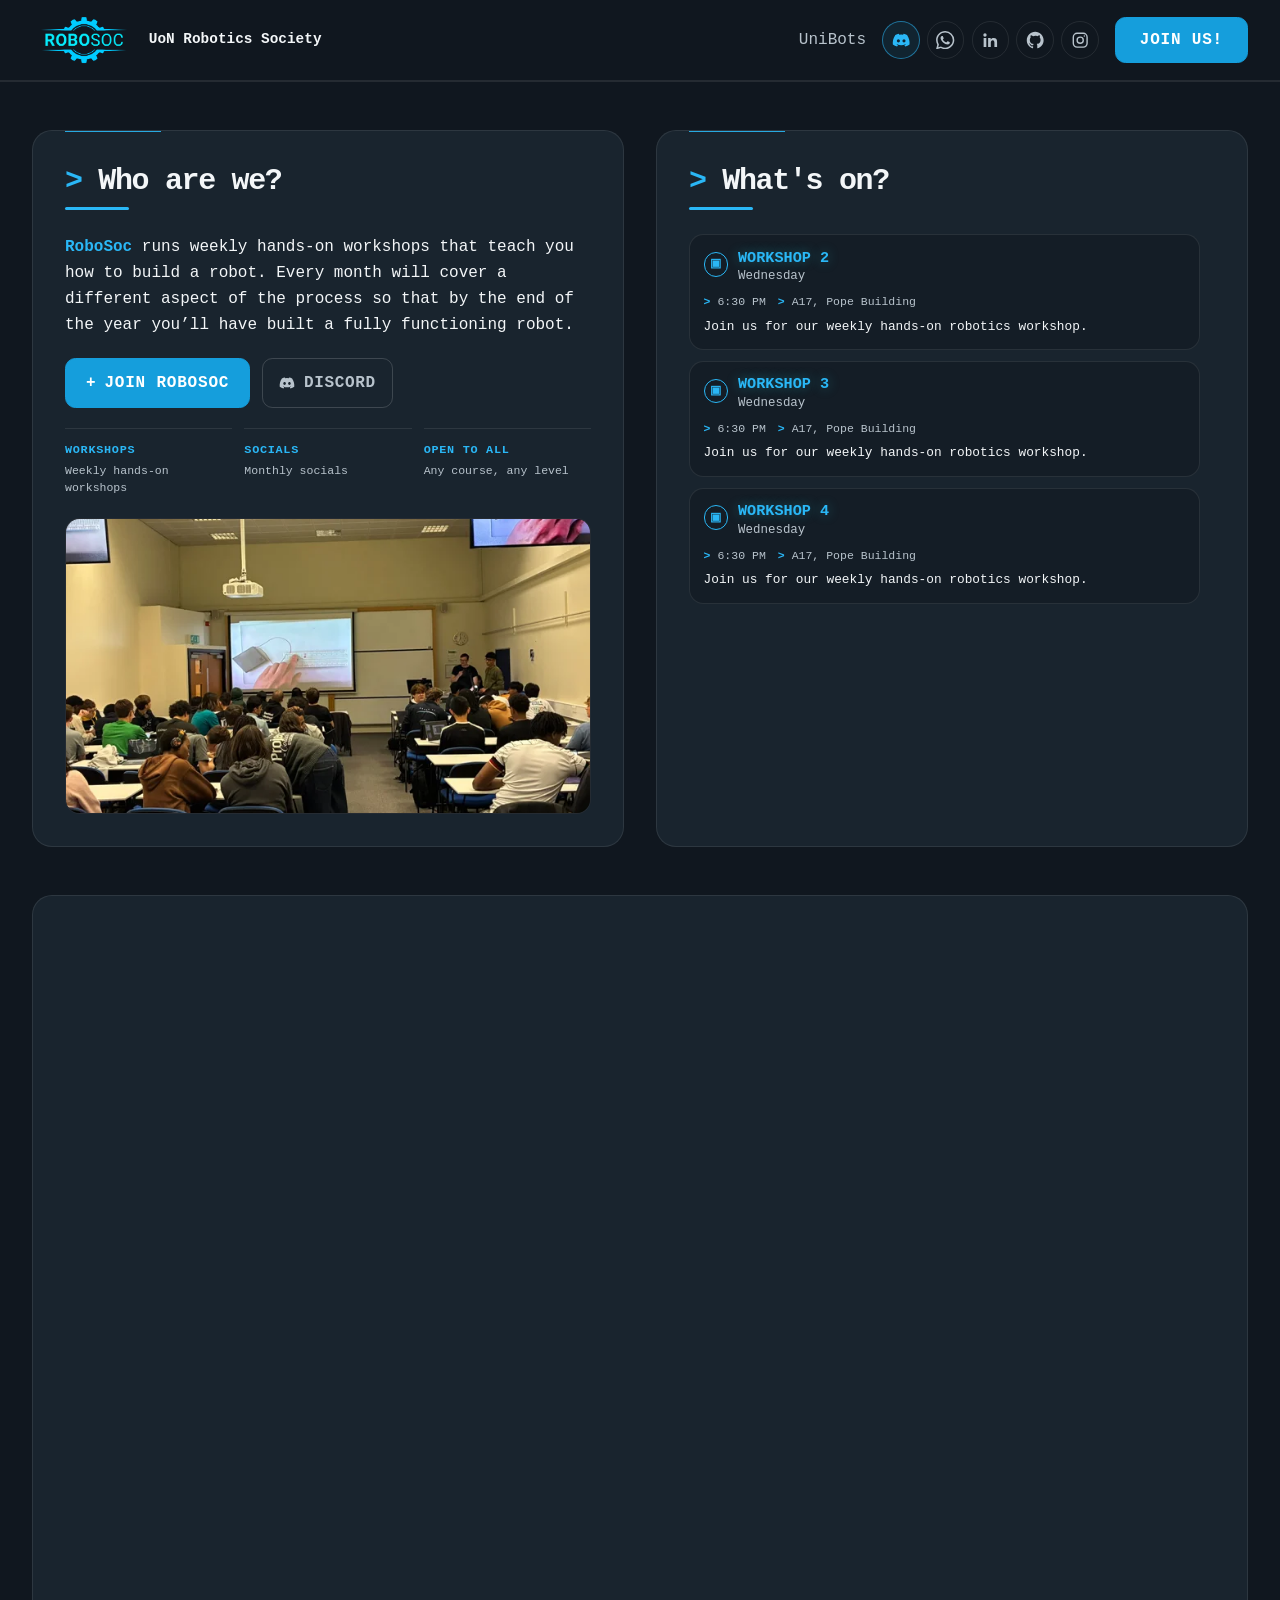
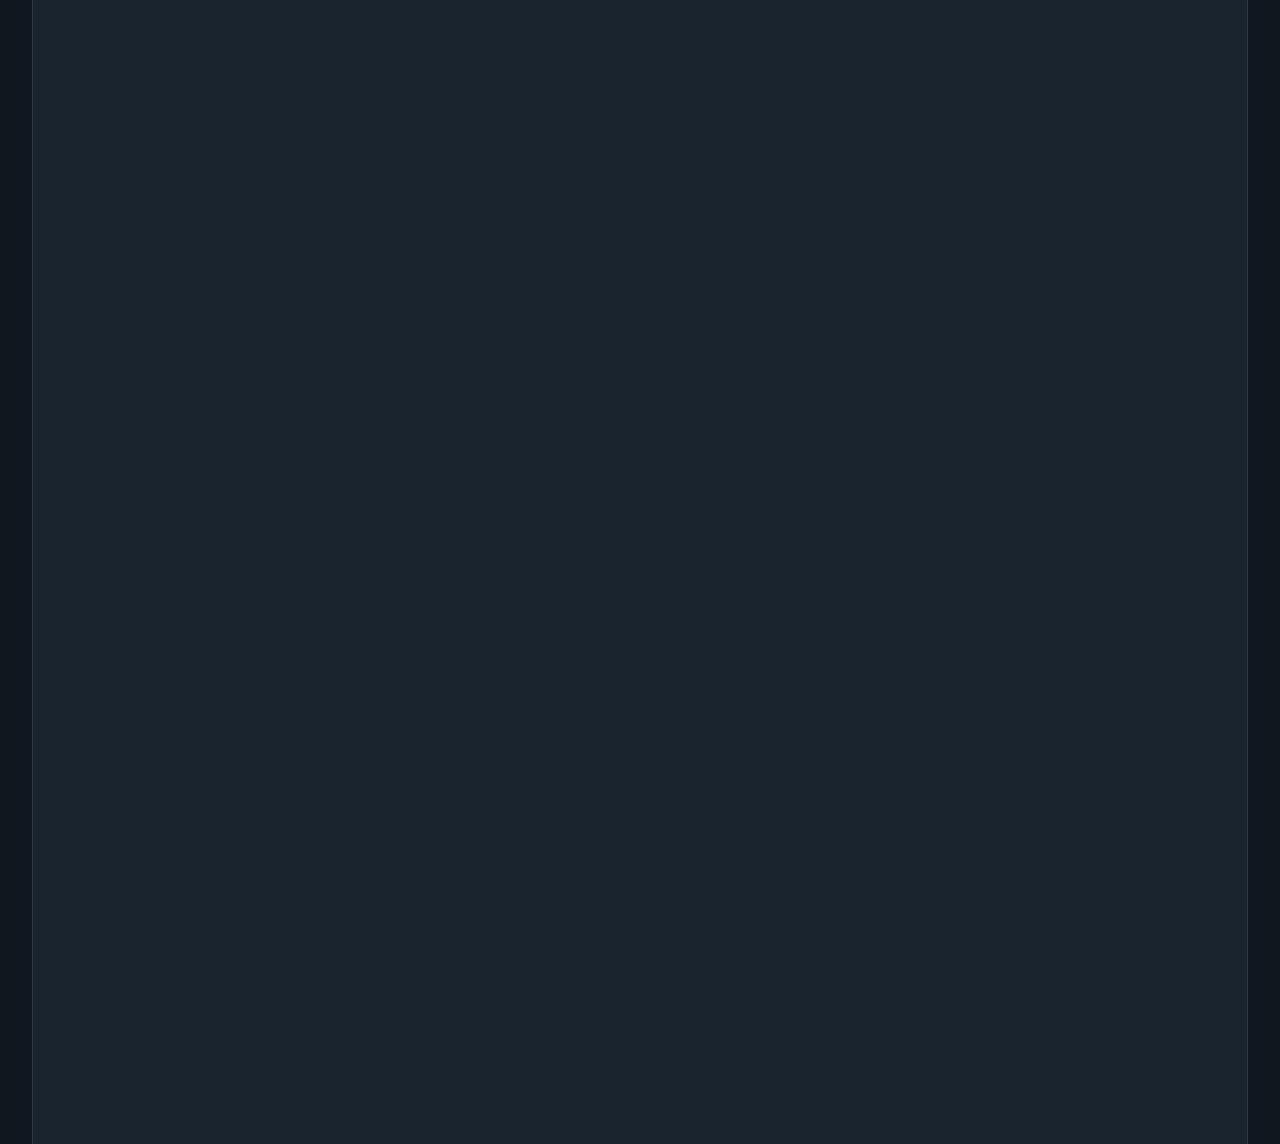
==== commit cf79a11b: "Update workshop listings, WhatsApp link and society photo" ====
--- a/index.html
+++ b/index.html
@@ -1459,7 +1459,7 @@
                 <a href="unibots.html" class="nav-link" data-nav="unibots">UniBots</a>
                 <div class="header-socials" aria-label="RoboSoc social links">
                     <a class="social-icon social-icon--primary" href="https://discord.gg/pT8Kv5G4Uf" target="_blank" rel="noopener" aria-label="Discord (primary community)"><svg viewBox="0 0 24 24" aria-hidden="true"><path d="M19.636 5.066A18 18 0 0 0 15.097 3.67c-.215.383-.409.778-.582 1.182a17 17 0 0 0-5.036 0A12 12 0 0 0 8.897 3.67 18 18 0 0 0 4.355 5.07C1.483 9.32.704 13.464 1.093 17.549a20 20 0 0 0 5.567 2.795c.451-.606.85-1.25 1.192-1.923a12 12 0 0 1-1.877-.896l.46-.346a13 13 0 0 0 11.13 0l.46.346c-.599.354-1.228.655-1.881.898.343.673.742 1.316 1.192 1.921a20 20 0 0 0 5.57-2.793c.457-4.738-.78-8.844-3.27-12.485M8.345 15.037c-1.085 0-1.981-.985-1.981-2.196s.865-2.205 1.978-2.205 2.002.994 1.983 2.205-.874 2.196-1.98 2.196m7.31 0c-1.087 0-1.98-.985-1.98-2.196s.865-2.205 1.98-2.205 1.996.994 1.977 2.205-.872 2.196-1.977 2.196"/></svg></a>
-                    <a class="social-icon" href="https://chat.whatsapp.com/CIVoRgM0yKe0W280iibwoX" target="_blank" rel="noopener" aria-label="WhatsApp"><svg viewBox="0 0 16 16" aria-hidden="true"><path d="M13.601 2.326A7.85 7.85 0 0 0 7.994 0C3.627 0 .068 3.558.064 7.926c0 1.399.366 2.76 1.057 3.965L0 16l4.204-1.102a7.9 7.9 0 0 0 3.79.965h.004c4.368 0 7.926-3.558 7.93-7.93A7.9 7.9 0 0 0 13.6 2.326zM7.994 14.521a6.6 6.6 0 0 1-3.356-.92l-.24-.144-2.494.654.666-2.433-.156-.251a6.56 6.56 0 0 1-1.007-3.505c0-3.626 2.957-6.584 6.591-6.584a6.56 6.56 0 0 1 4.66 1.931 6.56 6.56 0 0 1 1.928 4.66c-.004 3.639-2.961 6.592-6.592 6.592m3.615-4.934c-.197-.099-1.17-.578-1.353-.646-.182-.065-.315-.099-.445.099-.133.197-.513.646-.627.775-.114.133-.232.148-.43.05-.197-.1-.836-.308-1.592-.985-.59-.525-.985-1.175-1.103-1.372-.114-.198-.011-.304.088-.403.087-.088.197-.232.296-.346.1-.114.133-.198.198-.33.065-.134.034-.248-.015-.347-.05-.099-.445-1.076-.612-1.47-.16-.389-.323-.335-.445-.34-.114-.007-.247-.007-.38-.007a.73.73 0 0 0-.529.247c-.182.198-.691.677-.691 1.654s.71 1.916.81 2.049c.098.133 1.394 2.132 3.383 2.992.47.205.84.326 1.129.418.475.152.904.129 1.246.08.38-.058 1.171-.48 1.338-.943.164-.464.164-.86.114-.943-.049-.084-.182-.133-.38-.232"/></svg></a>
+                    <a class="social-icon" href="https://tr.ee/b_qTH4Rl23" target="_blank" rel="noopener" aria-label="WhatsApp"><svg viewBox="0 0 16 16" aria-hidden="true"><path d="M13.601 2.326A7.85 7.85 0 0 0 7.994 0C3.627 0 .068 3.558.064 7.926c0 1.399.366 2.76 1.057 3.965L0 16l4.204-1.102a7.9 7.9 0 0 0 3.79.965h.004c4.368 0 7.926-3.558 7.93-7.93A7.9 7.9 0 0 0 13.6 2.326zM7.994 14.521a6.6 6.6 0 0 1-3.356-.92l-.24-.144-2.494.654.666-2.433-.156-.251a6.56 6.56 0 0 1-1.007-3.505c0-3.626 2.957-6.584 6.591-6.584a6.56 6.56 0 0 1 4.66 1.931 6.56 6.56 0 0 1 1.928 4.66c-.004 3.639-2.961 6.592-6.592 6.592m3.615-4.934c-.197-.099-1.17-.578-1.353-.646-.182-.065-.315-.099-.445.099-.133.197-.513.646-.627.775-.114.133-.232.148-.43.05-.197-.1-.836-.308-1.592-.985-.59-.525-.985-1.175-1.103-1.372-.114-.198-.011-.304.088-.403.087-.088.197-.232.296-.346.1-.114.133-.198.198-.33.065-.134.034-.248-.015-.347-.05-.099-.445-1.076-.612-1.47-.16-.389-.323-.335-.445-.34-.114-.007-.247-.007-.38-.007a.73.73 0 0 0-.529.247c-.182.198-.691.677-.691 1.654s.71 1.916.81 2.049c.098.133 1.394 2.132 3.383 2.992.47.205.84.326 1.129.418.475.152.904.129 1.246.08.38-.058 1.171-.48 1.338-.943.164-.464.164-.86.114-.943-.049-.084-.182-.133-.38-.232"/></svg></a>
                     <a class="social-icon" href="https://www.linkedin.com/company/uon-robotics-society-uk" target="_blank" rel="noopener" aria-label="LinkedIn"><svg viewBox="0 0 24 24" aria-hidden="true"><path d="M9.292 9.292h3.31v1.687h.036c.505-.91 1.995-1.834 3.838-1.834C20.013 9.145 21 11.023 21 14.502V21h-3.512v-5.858c0-1.557-.622-2.923-2.076-2.923-1.766 0-2.608 1.195-2.608 3.157V21H9.292zM3.438 21H6.95V9.292H3.438zM7.39 5.194a2.195 2.195 0 1 1-4.39 0 2.195 2.195 0 0 1 4.39 0"/></svg></a>
                     <a class="social-icon" href="https://github.com/Robotics-Society-UoN" target="_blank" rel="noopener" aria-label="GitHub"><svg viewBox="0 0 24 24" aria-hidden="true"><path d="M12.009 1C5.92 1 1 5.958 1 12.091c0 4.903 3.153 9.053 7.528 10.521.547.11.747-.238.747-.532 0-.257-.018-1.138-.018-2.057-3.063.661-3.7-1.322-3.7-1.322-.492-1.285-1.222-1.616-1.222-1.616-1.002-.679.073-.679.073-.679 1.112.074 1.696 1.139 1.696 1.139.984 1.689 2.57 1.211 3.207.918.091-.717.383-1.212.693-1.488-2.442-.257-5.012-1.212-5.012-5.472 0-1.212.437-2.203 1.13-2.974-.11-.276-.492-1.414.11-2.938 0 0 .929-.294 3.025 1.138A10.5 10.5 0 0 1 12.009 6.36c.93 0 1.877.129 2.752.368 2.096-1.432 3.026-1.138 3.026-1.138.602 1.524.219 2.662.11 2.938.71.77 1.129 1.762 1.129 2.974 0 4.26-2.57 5.197-5.03 5.472.4.349.747 1.01.747 2.057 0 1.487-.018 2.68-.018 3.047 0 .294.2.643.747.533C19.847 21.143 23 16.994 23 12.09 23.018 5.958 18.079 1 12.009 1"/></svg></a>
                     <a class="social-icon" href="https://www.instagram.com/uon_robotics_society/" target="_blank" rel="noopener" aria-label="Instagram"><svg class="social-outline-icon" viewBox="0 0 24 24" aria-hidden="true"><rect x="3" y="3" width="18" height="18" rx="5"/><circle cx="12" cy="12" r="4"/><circle class="icon-fill" cx="17.4" cy="6.6" r="1"/></svg></a>
@@ -1519,7 +1519,7 @@
             </div>
 
             <div class="about-media media-frame aspect-video bg-[#08141A] rounded border border-[#1B3442] flex items-center justify-center overflow-hidden">
-                <img id="about-image" src="assets/unibots-action-640.webp" srcset="assets/unibots-action-640.webp 640w, assets/unibots-action-1200.webp 1200w" sizes="(min-width: 1024px) 560px, calc(100vw - 4rem)" width="1200" height="800" fetchpriority="high" decoding="async" alt="RoboSoc members testing a robot together at UniBots" class="w-full h-full object-cover">
+                <img id="about-image" src="assets/electronics-workshop-640.webp" srcset="assets/electronics-workshop-640.webp 640w, assets/electronics-workshop-1200.webp 1200w" sizes="(min-width: 1024px) 560px, calc(100vw - 4rem)" width="1200" height="900" fetchpriority="high" decoding="async" alt="Students learning breadboard electronics at a RoboSoc workshop" class="w-full h-full object-cover">
             </div>
         </section>
         
@@ -1534,54 +1534,29 @@
             
             <!-- Keep this fallback in sync with data/events.json. -->
             <div id="events-feed" class="events-feed" role="region" aria-label="Upcoming events" tabindex="0">
-                <article id="freshers-stall" class="event-card">
+                <article id="workshop-2" class="event-card">
                     <div class="event-card__header">
                         <i class="fa-regular fa-calendar" aria-hidden="true"></i>
-                        <div><h3 class="event-card__title">Freshers&#x27; Stall</h3><p class="event-card__date">21–22 September</p></div>
+                        <div><h3 class="event-card__title">Workshop 2</h3><p class="event-card__date">Wednesday</p></div>
                     </div>
-                    <div class="event-card__meta"><span>David Ross Sports Centre</span></div>
-                    <p class="event-card__summary">Come and meet us at David Ross Sports Centre. Chat with the committee, discover our projects and find out how to get involved with RoboSoc.</p>
+                    <div class="event-card__meta"><span>6:30 PM</span><span>A17, Pope Building</span></div>
+                    <p class="event-card__summary">Join us for our weekly hands-on robotics workshop.</p>
                 </article>
-                <article id="cad-workshop-slot-1" class="event-card">
+                <article id="workshop-3" class="event-card">
                     <div class="event-card__header">
                         <i class="fa-regular fa-calendar" aria-hidden="true"></i>
-                        <div><h3 class="event-card__title">Taster 3D Printing &amp; CAD Workshop (Slot 1)</h3><p class="event-card__date">Wed 25 Sep</p></div>
+                        <div><h3 class="event-card__title">Workshop 3</h3><p class="event-card__date">Wednesday</p></div>
                     </div>
-                    <div class="event-card__meta"><span>6:30 PM–8:00 PM</span><span>A16 Computer Room, Pope Building, UP</span></div>
-                    <p class="event-card__summary">Try 3D printing and CAD at our first taster workshop.</p>
+                    <div class="event-card__meta"><span>6:30 PM</span><span>A17, Pope Building</span></div>
+                    <p class="event-card__summary">Join us for our weekly hands-on robotics workshop.</p>
                 </article>
-                <article id="cad-workshop-slot-2" class="event-card">
+                <article id="workshop-4" class="event-card">
                     <div class="event-card__header">
                         <i class="fa-regular fa-calendar" aria-hidden="true"></i>
-                        <div><h3 class="event-card__title">Taster 3D Printing &amp; CAD Workshop (Slot 2)</h3><p class="event-card__date">Mon 30 Sep</p></div>
+                        <div><h3 class="event-card__title">Workshop 4</h3><p class="event-card__date">Wednesday</p></div>
                     </div>
-                    <div class="event-card__meta"><span>6:30 PM–8:00 PM</span><span>A16 Computer Room, Pope Building, UP</span></div>
-                    <p class="event-card__summary">Try 3D printing and CAD at our second taster workshop.</p>
-                </article>
-
-                <article id="meet-greet-book-club" class="event-card">
-                    <div class="event-card__header">
-                        <i class="fa-regular fa-calendar" aria-hidden="true"></i>
-                        <div><h3 class="event-card__title">Meet &amp; Greet + Book Club Intro</h3><p class="event-card__date">Thu 26 Sep</p></div>
-                    </div>
-                    <div class="event-card__meta"><span>6:30 PM–7:30 PM</span><span>A17, Pope Building, UP</span></div>
-                    <p class="event-card__summary">Meet the society and discover our book club.</p>
-                </article>
-                <article id="movie-night-wall-e" class="event-card">
-                    <div class="event-card__header">
-                        <i class="fa-regular fa-calendar" aria-hidden="true"></i>
-                        <div><h3 class="event-card__title">Movie Night (Wall-E)</h3><p class="event-card__date">Fri 27 Sep</p></div>
-                    </div>
-                    <div class="event-card__meta"><span>7:00 PM–9:00 PM</span><span>B03, Monica Partridge, UP</span></div>
-                    <p class="event-card__summary">Join us for a screening of Wall-E.</p>
-                </article>
-                <article id="goose-fair-eeesoc" class="event-card">
-                    <div class="event-card__header">
-                        <i class="fa-regular fa-calendar" aria-hidden="true"></i>
-                        <div><h3 class="event-card__title">Goose Fair Trip with EEESoc</h3><p class="event-card__date">Thu 1 Oct</p></div>
-                    </div>
-                    <div class="event-card__meta"><span>6:30 PM–9:00 PM</span><span>Meet outside Mooch entrance</span></div>
-                    <p class="event-card__summary">Visit Goose Fair together with EEESoc.</p>
+                    <div class="event-card__meta"><span>6:30 PM</span><span>A17, Pope Building</span></div>
+                    <p class="event-card__summary">Join us for our weekly hands-on robotics workshop.</p>
                 </article>
             </div>
             
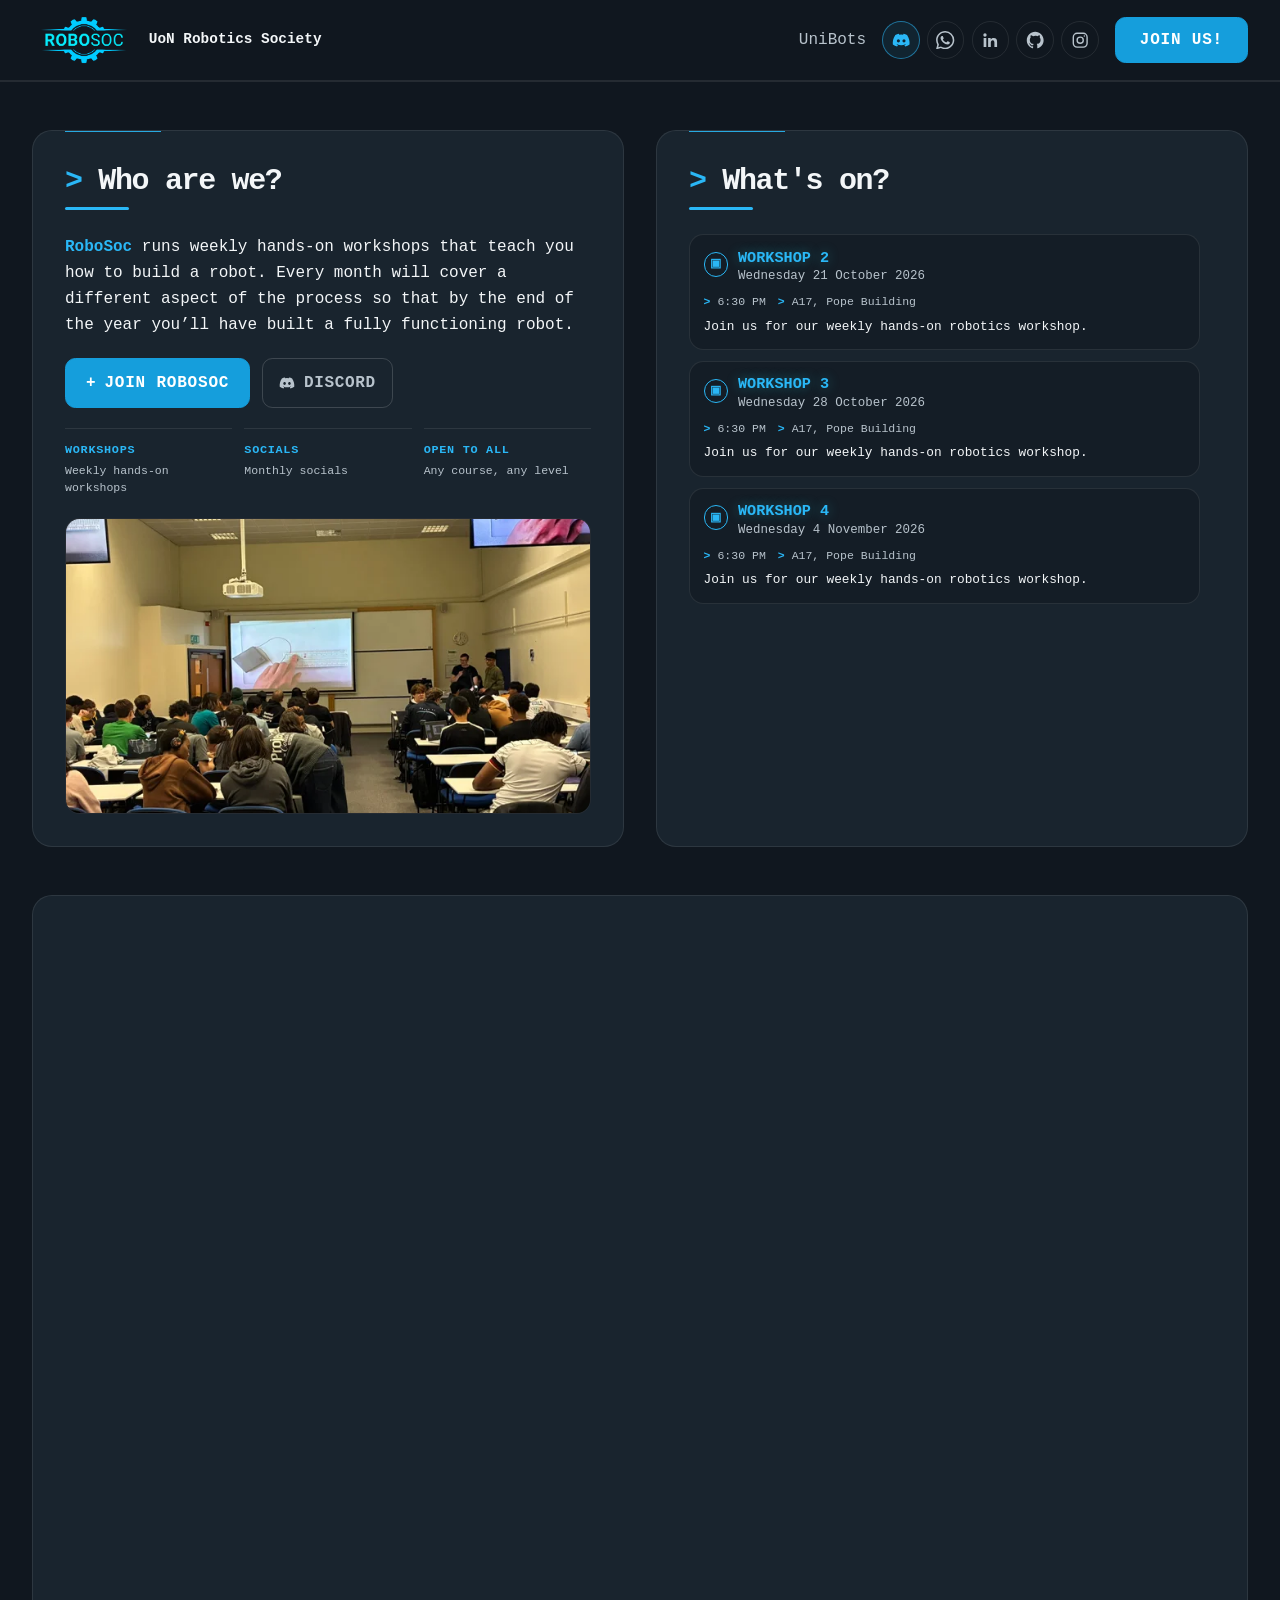
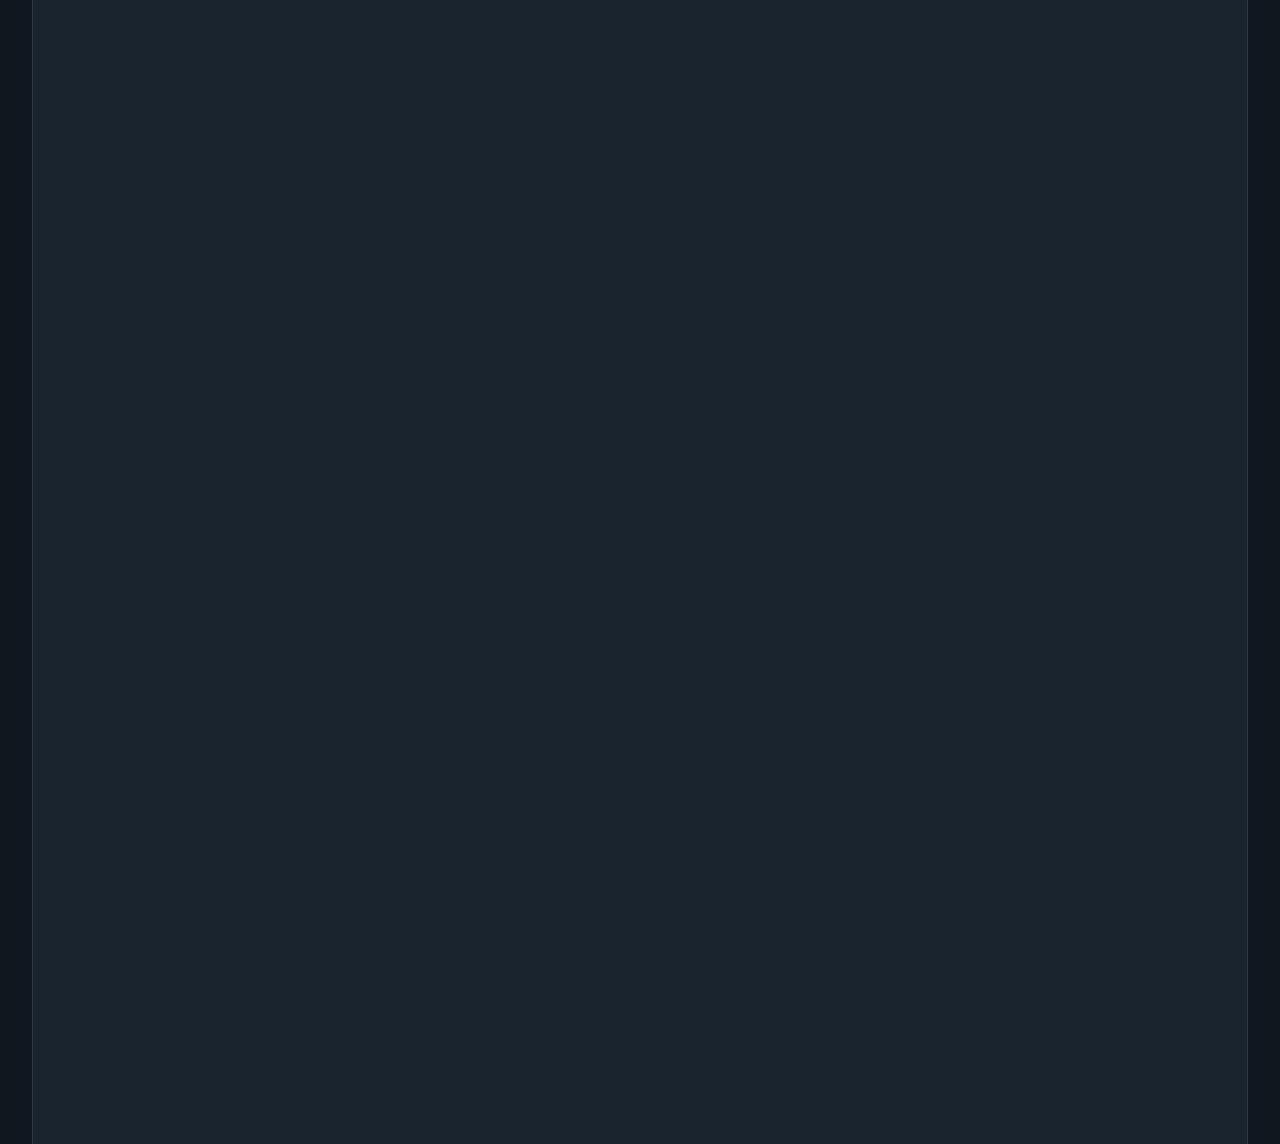
==== commit de669de4: "Add Wednesday dates for workshops 2 to 4" ====
--- a/index.html
+++ b/index.html
@@ -1537,7 +1537,7 @@
                 <article id="workshop-2" class="event-card">
                     <div class="event-card__header">
                         <i class="fa-regular fa-calendar" aria-hidden="true"></i>
-                        <div><h3 class="event-card__title">Workshop 2</h3><p class="event-card__date">Wednesday</p></div>
+                        <div><h3 class="event-card__title">Workshop 2</h3><p class="event-card__date">Wednesday 21 October 2026</p></div>
                     </div>
                     <div class="event-card__meta"><span>6:30 PM</span><span>A17, Pope Building</span></div>
                     <p class="event-card__summary">Join us for our weekly hands-on robotics workshop.</p>
@@ -1545,7 +1545,7 @@
                 <article id="workshop-3" class="event-card">
                     <div class="event-card__header">
                         <i class="fa-regular fa-calendar" aria-hidden="true"></i>
-                        <div><h3 class="event-card__title">Workshop 3</h3><p class="event-card__date">Wednesday</p></div>
+                        <div><h3 class="event-card__title">Workshop 3</h3><p class="event-card__date">Wednesday 28 October 2026</p></div>
                     </div>
                     <div class="event-card__meta"><span>6:30 PM</span><span>A17, Pope Building</span></div>
                     <p class="event-card__summary">Join us for our weekly hands-on robotics workshop.</p>
@@ -1553,7 +1553,7 @@
                 <article id="workshop-4" class="event-card">
                     <div class="event-card__header">
                         <i class="fa-regular fa-calendar" aria-hidden="true"></i>
-                        <div><h3 class="event-card__title">Workshop 4</h3><p class="event-card__date">Wednesday</p></div>
+                        <div><h3 class="event-card__title">Workshop 4</h3><p class="event-card__date">Wednesday 4 November 2026</p></div>
                     </div>
                     <div class="event-card__meta"><span>6:30 PM</span><span>A17, Pope Building</span></div>
                     <p class="event-card__summary">Join us for our weekly hands-on robotics workshop.</p>
